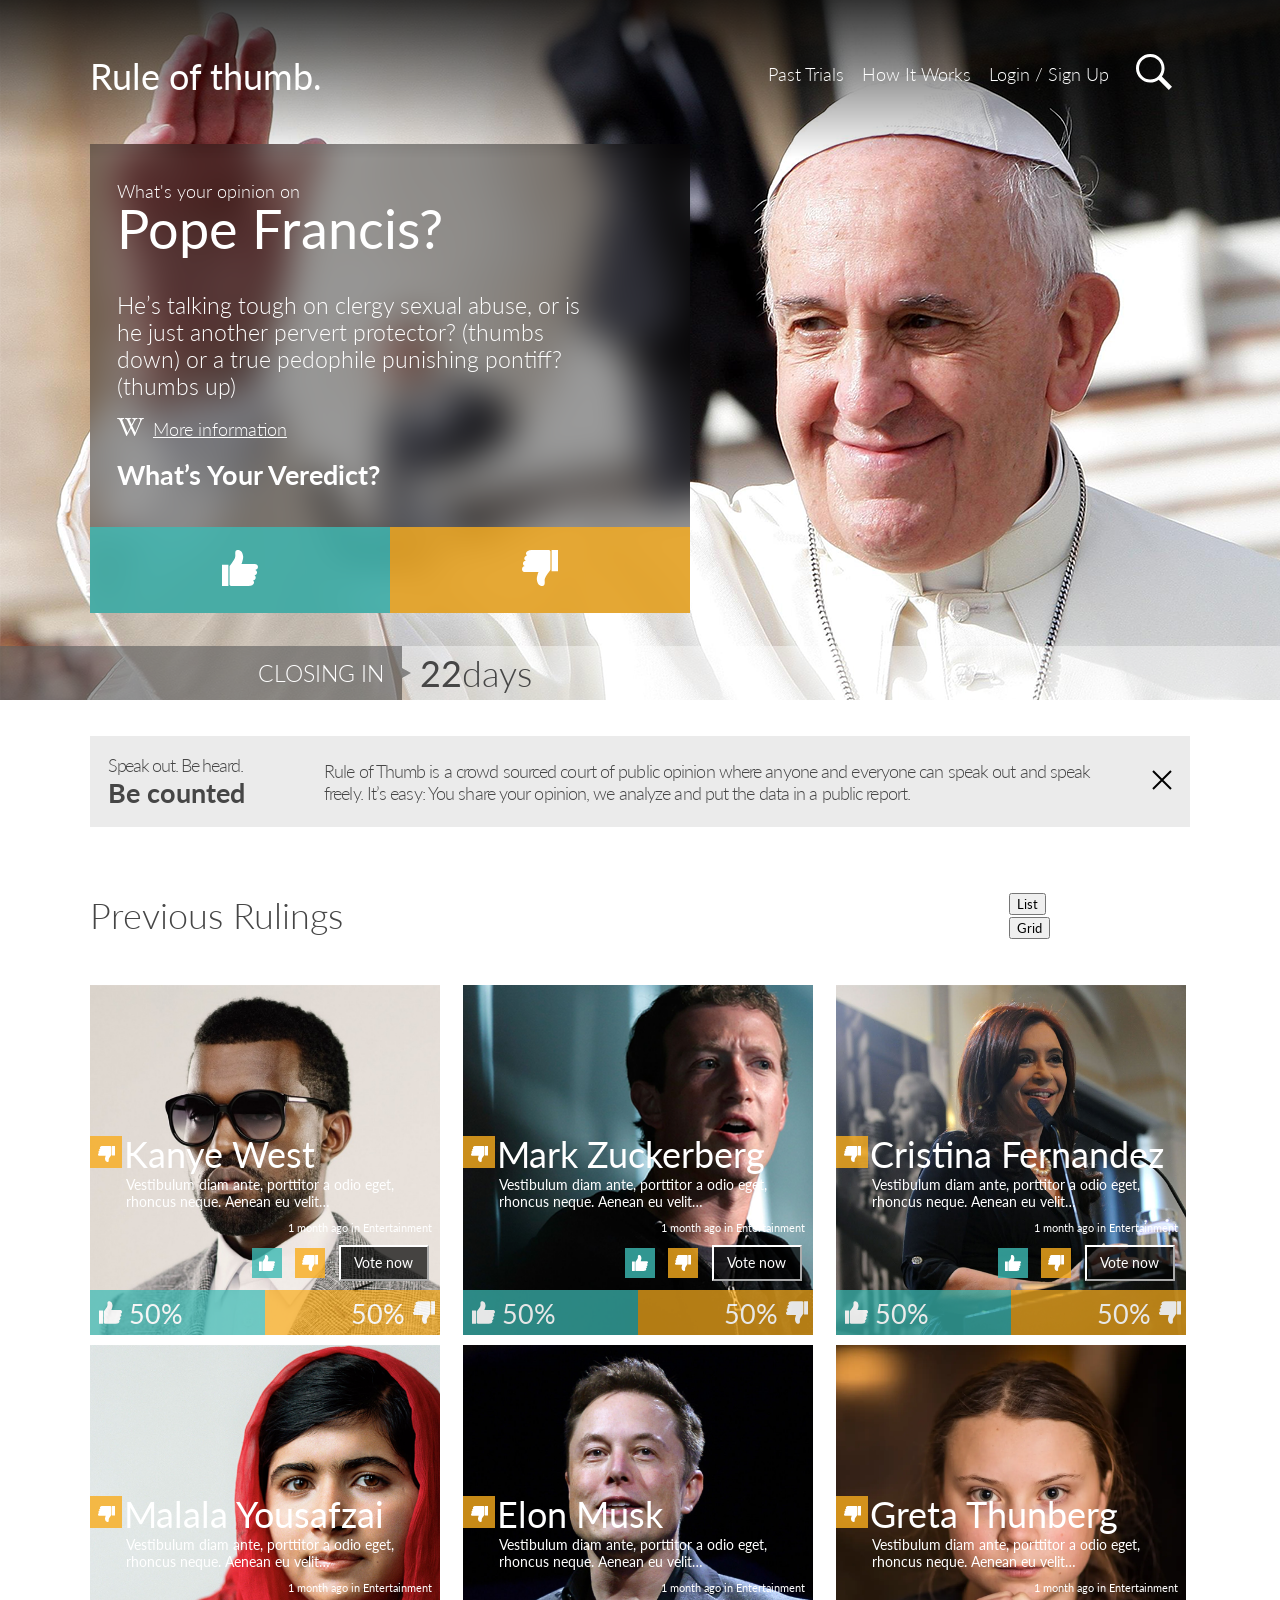
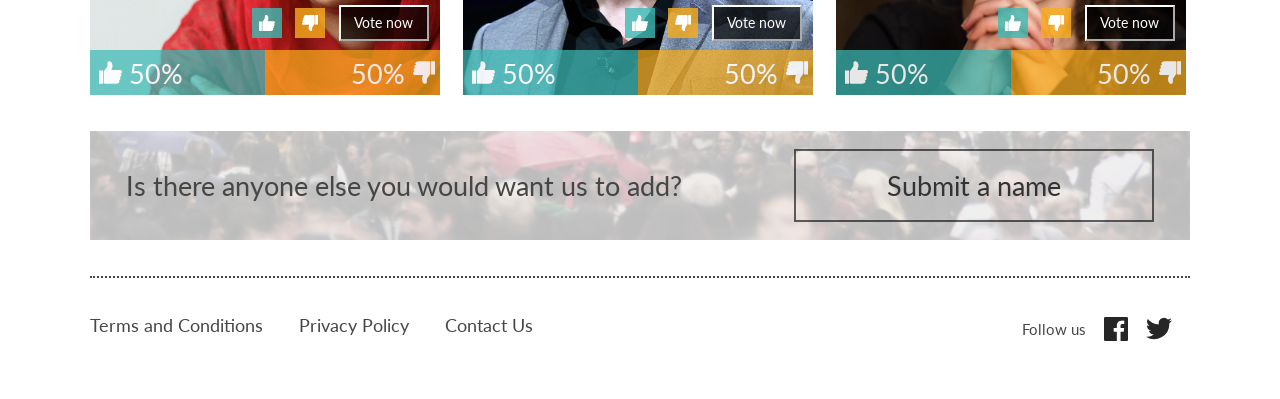
==== index.html @ ed6c1410 "Chore: implemented list and grid view switch with js. Still missing styling in buttons and list view" ====
<!DOCTYPE html>
<html lang="en">
<head>
    <meta charset="UTF-8">
    <meta name="viewport" content="width=device-width, initial-scale=1.0">
    <meta http-equiv="X-UA-Compatible" content="ie=edge">
    <title>Rule of Thumb</title>
    <link href="https://fonts.googleapis.com/css?family=Lato:300,400,700&display=swap" rel="stylesheet">
    <link href="css/main.css" rel="stylesheet">
    <link rel="stylesheet" href="css/mobile.css" media="(max-width: 767px)">
    <link rel="stylesheet" href="css/tablet.css" media="(min-width: 768px)">
    <link rel="stylesheet" href="css/desktop.css" media="(min-width: 1100px)">
    <link rel="stylesheet" href="css/tablet-list-view.css" media="(min-width: 768px)">
    <script src="https://code.jquery.com/jquery-3.2.1.min.js"></script>
</head>
<body>
    <nav class="nav" role="navigation">
        <div class="max-centered">
            <h1 class="nav__logo">Rule of thumb.</h1>
            <button class="nav__hamburger icon-button" alt="Open Menu">
                <svg width="25" height="20" xmlns="http://www.w3.org/2000/svg"><path d="M0 0h25v4H0V0zm0 8h25v4H0V8zm0 8h25v4H0v-4z" fill="#FFF" fill-rule="nonzero"/></svg>
            </button>
            <ul class="nav__links">
                <li>
                    <a href="#">Past Trials</a>
                </li>
                <li>
                    <a href="#">How It Works</a>
                </li>
                <li>
                    <a href="#">Login / Sign Up</a>
                </li>
                <li>
                    <form action="javascript:void(0)">
                        <input class="nav__search-input" aria-label="search" type="text">
                        <button class="nav__search icon-button" alt="Search" type="submit">
                            <img src="assets/img/search.svg" alt="search">
                        </button>
                    </form>
                </li>
            </ul>
        </div>
    </nav>
    <header class="hero">
        <img
        class="hero__background"
        srcset="assets/img/pope-francis.png 750w, assets/img/pope-francis.@2x.png 1440w"
        sizes="(min-width: 750px) 1440px, 100vw"
        src="assets/img/pope-francis.png"
        alt="Pope Francis">
        <div class="max-centered">
            <div class="hero__featured-card">
                <div class="featured-card__glass-background"></div>
                <div class="featured-card__content">
                    <p class="featured-card__hairline">What's your opinion on</p>
                    <h2 class="featured-card__title">Pope Francis?</h2>
                    <p class="featured-card__desc">
                        He’s talking tough on clergy sexual abuse, or is he just another pervert protector? (thumbs down) or a true pedophile punishing pontiff? (thumbs up)
                    </p>
                    <p class="featured-card__more-info">
                        <a href="http://wikipedia.com">
                            <svg class="featured-card__more-info-icon" preserveAspectRatio xmlns="http://www.w3.org/2000/svg" viewBox="0 0 27 18"><path d="M27 .303c0 .1-.032.2-.09.28a.255.255 0 01-.2.125 2.46 2.46 0 00-1.453.602 5.676 5.676 0 00-1.166 1.952l-6.127 14.533c-.04.135-.152.203-.337.203a.374.374 0 01-.337-.203l-3.436-7.564-3.952 7.564a.374.374 0 01-.337.203.34.34 0 01-.349-.203L3.196 3.262a5.052 5.052 0 00-1.19-1.89A3.161 3.161 0 00.267.708.23.23 0 01.086.6.378.378 0 010 .355C0 .118.064 0 .192 0 .73 0 1.29.025 1.876.075c.544.053 1.056.078 1.536.078.49 0 1.067-.026 1.732-.078C5.839.025 6.456 0 6.994 0c.128 0 .192.118.192.355 0 .235-.04.352-.119.352a2.308 2.308 0 00-1.268.43c-.297.22-.47.581-.463.963.015.263.08.521.192.757l4.975 11.826 2.824-5.614-2.631-5.807A7.637 7.637 0 009.53 1.257a2.274 2.274 0 00-1.382-.55A.208.208 0 017.986.6a.4.4 0 01-.078-.245c0-.237.054-.355.168-.355.494-.002.987.023 1.477.075.46.054.92.08 1.382.078.48 0 .988-.026 1.525-.078C13.013.025 13.558 0 14.094 0c.128 0 .192.118.192.355 0 .235-.038.352-.119.352-1.073.078-1.61.399-1.61.963.047.414.174.814.373 1.175l1.74 3.72 1.732-3.403c.209-.37.333-.786.36-1.215 0-.775-.536-1.188-1.61-1.24-.097 0-.144-.117-.144-.352a.44.44 0 01.071-.24c.05-.077.098-.115.145-.115.385 0 .857.025 1.418.075.536.053.978.078 1.322.078a13.6 13.6 0 001.093-.065A16.806 16.806 0 0120.584 0c.095 0 .142.1.142.303 0 .27-.088.405-.263.405-.54.036-1.061.224-1.508.544a6.937 6.937 0 00-1.423 2.01l-2.308 4.492 3.125 6.702 4.614-11.294c.149-.36.23-.745.24-1.137 0-.828-.537-1.267-1.61-1.317-.097 0-.145-.118-.145-.353 0-.237.071-.355.216-.355.392 0 .857.025 1.394.075.496.053.914.078 1.25.078.409-.003.818-.03 1.224-.078.483-.05.915-.075 1.3-.075.111 0 .168.1.168.303z" fill="#FFF" fill-rule="nonzero"/></svg>More information
                        </a>
                    </p>
                    <p class="featured-card__cta">
                        What’s Your Veredict?
                    </p>
                    <div class="featured-card__buttons">
                        <button class="icon-button" aria-label="thumbs up">
                            <img src="assets/img/thumbs-up.svg" alt="thumbs up" />
                        </button>
                        <button class="icon-button" aria-label="thumbs down">
                            <img src="assets/img/thumbs-down.svg" alt="thumbs down" />
                        </button>
                    </div>
                </div>
            </div>
        </div>
        <div class="hero__closing-gauge">
            <div class="closing-gauge__left">
                <span class="closing-gauge__title">closing in</span>
            </div>
            <div class="closing-gauge__right">
                <span class="closing-gauge__number">22</span>
                <span class="closing-gauge__desc">days</span>
            </div>
        </div>
    </header>
    <div class="max-centered">
        <aside class="banner banner-top" role="doc-tip" aria-label="Speak Out">
            <div class="banner__left">
                <span class="banner__hairline">Speak out. Be heard.</span>
                <span class="banner__title">Be counted</span>
            </div>
            <div class="banner__right">
                <p class="banner__text">
                    Rule of Thumb is a crowd sourced court of public opinion where anyone and everyone can speak out and speak freely. It’s easy: You share your opinion, we analyze and put the data in a public report.
                </p>
            </div>
            <button class="icon-button" aria-label="close">
                <svg width="20" height="20" xmlns="http://www.w3.org/2000/svg"><g stroke="#000" stroke-width="2" fill="none" fill-rule="evenodd"><path d="M1 19L19 1M1 1l18 18"/></g></svg>
            </button>
        </aside>

        <main role="main">
            <!-- Start: Implementation -->
            <section class="previous-rulings">
                <!-- Title and custom select menu-->
                <div class="previous-rulings__header">
                    <h2 class="previous-rulings--title">Previous Rulings</h2>
                    <div class="custom-select">
                        <ul>
                            <li >
                                <button class="list-button" onclick="listView()">List</button>
                            </li>
                            <li>
                                <button class="grid-button" onclick="gridView()">Grid</button>
                            </li>
                        </ul>
                    </div>
                </div>
                <!-- Cards container -->
                <div class="grid-view">
                    <section class="previous-rulings-main-container">
                        <!-- Cards -->
                        <!-- Kanye West -->
                        <div id="Kanye" class="previous-rulings__voting-card">
                            <div class="voting-card__background"></div>
                            <!-- text and buttons content -->
                            <div class="voting-card__content">
                                <div class="voting-card__title">
                                    <div class="icon-button" aria-label="thumbs down">
                                        <img src="assets/img/thumbs-down.svg" alt="thumbs down" />
                                    </div>
                                    <div>
                                        <h3>Kanye West</h3>
                                    </div>
                                </div>
                                <p class="voting-card__desc">
                                    Vestibulum diam ante, porttitor a odio eget, rhoncus neque. Aenean eu velit…
                                </p>
                                <p class="voting-card__time-info">
                                    1 month ago in Entertainment
                                </p>
                                <!-- Voting buttons -->
                                <div class="voting-card__buttons">
                                    <button class="icon-button" aria-label="thumbs up">
                                        <img src="assets/img/thumbs-up.svg" alt="thumbs up" />
                                    </button>
                                    <button class="icon-button" aria-label="thumbs down">
                                        <img src="assets/img/thumbs-down.svg" alt="thumbs down" />
                                    </button>
                                    <button class="vote-button" aria-label="Vote now">
                                        Vote now
                                    </button>
                                </div>
                            </div>
                            <!-- Gauge bar -->
                            <div class="gauge-bar">
                                <div class="gauge-bar-left" aria-label="thumbs up">
                                    <img src="assets/img/thumbs-up.svg" alt="thumbs up" />
                                    <h4>50%</h4>
                                </div>
                                <div class="gauge-bar-right" aria-label="thumbs down">
                                    <h4>50%</h4>
                                    <img src="assets/img/thumbs-down.svg" alt="thumbs down" />
                                </div>
                            </div>
                        </div>
                        <!-- Mark Zuckerberg -->
                        <div id="Mark" class="previous-rulings__voting-card">
                        <div class="voting-card__background"></div>
                        <!-- text and buttons content -->
                        <div class="voting-card__content">
                            <div class="voting-card__title">
                                <div class="icon-button" aria-label="thumbs down">
                                    <img src="assets/img/thumbs-down.svg" alt="thumbs down" />
                                    </div>
                                    <div>
                                        <h3>Mark Zuckerberg</h3>
                                    </div>
                                </div>
                                <p class="voting-card__desc">
                                    Vestibulum diam ante, porttitor a odio eget, rhoncus neque. Aenean eu velit…
                                </p>
                                <p class="voting-card__time-info">
                                    1 month ago in Entertainment
                                </p>
                                <!-- Voting buttons -->
                                <div class="voting-card__buttons">
                                    <button class="icon-button" aria-label="thumbs up">
                                        <img src="assets/img/thumbs-up.svg" alt="thumbs up" />
                                    </button>
                                    <button class="icon-button" aria-label="thumbs down">
                                        <img src="assets/img/thumbs-down.svg" alt="thumbs down" />
                                    </button>
                                    <button class="vote-button" aria-label="Vote now">
                                        Vote now
                                    </button>
                                </div>
                            </div>
                            <!-- Gauge bar -->
                            <div class="gauge-bar">
                                <div class="gauge-bar-left" aria-label="thumbs up">
                                    <img src="assets/img/thumbs-up.svg" alt="thumbs up" />
                                    <h4>50%</h4>
                                </div>
                                <div class="gauge-bar-right" aria-label="thumbs down">
                                    <h4>50%</h4>
                                    <img src="assets/img/thumbs-down.svg" alt="thumbs down" />
                                </div>
                            </div>
                        </div>
                        <!-- Cristina Fernandez -->
                        <div id="Cristina" class="previous-rulings__voting-card">
                            <div class="voting-card__background"></div>
                            <!-- text and buttons content -->
                            <div class="voting-card__content">
                                <div class="voting-card__title">
                                    <div class="icon-button" aria-label="thumbs down">
                                        <img src="assets/img/thumbs-down.svg" alt="thumbs down" />
                                    </div>
                                    <div>
                                        <h3>Cristina Fernandez</h3>
                                    </div>
                                </div>
                                <p class="voting-card__desc">
                                    Vestibulum diam ante, porttitor a odio eget, rhoncus neque. Aenean eu velit…
                                </p>
                                <p class="voting-card__time-info">
                                    1 month ago in Entertainment
                                </p>
                                <!-- Voting buttons -->
                                <div class="voting-card__buttons">
                                    <button class="icon-button" aria-label="thumbs up">
                                        <img src="assets/img/thumbs-up.svg" alt="thumbs up" />
                                    </button>
                                    <button class="icon-button" aria-label="thumbs down">
                                        <img src="assets/img/thumbs-down.svg" alt="thumbs down" />
                                    </button>
                                    <button class="vote-button" aria-label="Vote now">
                                        Vote now
                                    </button>
                                </div>
                            </div>
                            <!-- Gauge bar -->
                            <div class="gauge-bar">
                                <div class="gauge-bar-left" aria-label="thumbs up">
                                    <img src="assets/img/thumbs-up.svg" alt="thumbs up" />
                                    <h4>50%</h4>
                                </div>
                                <div class="gauge-bar-right" aria-label="thumbs down">
                                    <h4>50%</h4>
                                    <img src="assets/img/thumbs-down.svg" alt="thumbs down" />
                                </div>
                            </div>
                        </div>
                        <!-- Malala Yousafzai -->
                        <div id="Malala" class="previous-rulings__voting-card">
                            <div class="voting-card__background"></div>
                            <!-- text and buttons content -->
                            <div class="voting-card__content">
                                <div class="voting-card__title">
                                    <div class="icon-button" aria-label="thumbs down">
                                        <img src="assets/img/thumbs-down.svg" alt="thumbs down" />
                                    </div>
                                    <div>
                                        <h3>Malala Yousafzai</h3>
                                    </div>
                                </div>
                                <p class="voting-card__desc">
                                    Vestibulum diam ante, porttitor a odio eget, rhoncus neque. Aenean eu velit…
                                </p>
                                <p class="voting-card__time-info">
                                    1 month ago in Entertainment
                                </p>
                                <!-- Voting buttons -->
                                <div class="voting-card__buttons">
                                    <button class="icon-button" aria-label="thumbs up">
                                        <img src="assets/img/thumbs-up.svg" alt="thumbs up" />
                                    </button>
                                    <button class="icon-button" aria-label="thumbs down">
                                        <img src="assets/img/thumbs-down.svg" alt="thumbs down" />
                                    </button>
                                    <button class="vote-button" aria-label="Vote now">
                                        Vote now
                                    </button>
                                </div>
                            </div>
                            <!-- Gauge bar -->
                            <div class="gauge-bar">
                                <div class="gauge-bar-left" aria-label="thumbs up">
                                    <img src="assets/img/thumbs-up.svg" alt="thumbs up" />
                                    <h4>50%</h4>
                                </div>
                                <div class="gauge-bar-right" aria-label="thumbs down">
                                    <h4>50%</h4>
                                    <img src="assets/img/thumbs-down.svg" alt="thumbs down" />
                                </div>
                            </div>
                        </div>
                        <!-- Elon Musk -->
                        <div id="Elon" class="previous-rulings__voting-card">
                            <div class="voting-card__background"></div>
                            <!-- text and buttons content -->
                            <div class="voting-card__content">
                                <div class="voting-card__title">
                                    <div class="icon-button" aria-label="thumbs down">
                                        <img src="assets/img/thumbs-down.svg" alt="thumbs down" />
                                    </div>
                                    <div>
                                        <h3>Elon Musk</h3>
                                    </div>
                                </div>
                                <p class="voting-card__desc">
                                    Vestibulum diam ante, porttitor a odio eget, rhoncus neque. Aenean eu velit…
                                </p>
                                <p class="voting-card__time-info">
                                    1 month ago in Entertainment
                                </p>
                                <!-- Voting buttons -->
                                <div class="voting-card__buttons">
                                    <button class="icon-button" aria-label="thumbs up">
                                        <img src="assets/img/thumbs-up.svg" alt="thumbs up" />
                                    </button>
                                    <button class="icon-button" aria-label="thumbs down">
                                        <img src="assets/img/thumbs-down.svg" alt="thumbs down" />
                                    </button>
                                    <button class="vote-button" aria-label="Vote now">
                                        Vote now
                                    </button>
                                </div>
                            </div>
                            <!-- Gauge bar -->
                            <div class="gauge-bar">
                                <div class="gauge-bar-left" aria-label="thumbs up">
                                    <img src="assets/img/thumbs-up.svg" alt="thumbs up" />
                                    <h4>50%</h4>
                                </div>
                                <div class="gauge-bar-right" aria-label="thumbs down">
                                    <h4>50%</h4>
                                    <img src="assets/img/thumbs-down.svg" alt="thumbs down" />
                            </div>
                        </div>
                        </div>
                        <!-- Greta Thunberg -->
                        <div id="Greta" class="previous-rulings__voting-card">
                        <div class="voting-card__background"></div>
                            <!-- text and buttons content -->
                            <div class="voting-card__content">
                                <div class="voting-card__title">
                                    <div class="icon-button" aria-label="thumbs down">
                                        <img src="assets/img/thumbs-down.svg" alt="thumbs down" />
                                    </div>
                                    <div>
                                        <h3>Greta Thunberg</h3>
                                    </div>
                                </div>
                                <p class="voting-card__desc">
                                    Vestibulum diam ante, porttitor a odio eget, rhoncus neque. Aenean eu velit…
                                </p>
                                <p class="voting-card__time-info">
                                    1 month ago in Entertainment
                                </p>
                                <!-- Voting buttons -->
                                <div class="voting-card__buttons">
                                    <button class="icon-button" aria-label="thumbs up">
                                        <img src="assets/img/thumbs-up.svg" alt="thumbs up" />
                                    </button>
                                    <button class="icon-button" aria-label="thumbs down">
                                        <img src="assets/img/thumbs-down.svg" alt="thumbs down" />
                                    </button>
                                    <button class="vote-button" aria-label="Vote now">
                                        Vote now
                                    </button>
                                </div>
                            </div>
                            <!-- Gauge bar -->
                            <div class="gauge-bar">
                                <div class="gauge-bar-left" aria-label="thumbs up">
                                    <img src="assets/img/thumbs-up.svg" alt="thumbs up" />
                                    <h4>50%</h4>
                                </div>
                                <div class="gauge-bar-right" aria-label="thumbs down">
                                    <h4>50%</h4>
                                    <img src="assets/img/thumbs-down.svg" alt="thumbs down" />
                                </div>
                            </div>
                        </div>
                    </section>
                </div>
                <div class="list-view">
                    <section class="previous-rulings-main-container">
                        <!-- Cards -->
                        <!-- Kanye West -->
                        <div id="Kanye_list" class="previous-rulings__voting-card">
                            <div class="voting-card__background"></div>
                            <!-- text and buttons content -->
                            <div class="voting-card__content">
                                <div class="icon-button" aria-label="thumbs down">
                                    <img src="assets/img/thumbs-down.svg" alt="thumbs down" />
                                </div>
                                <div class="voting-card__title">
                                    <h3>Kanye West</h3>
                                    <p class="voting-card__desc">
                                        Vestibulum diam ante, porttitor a odio eget, rhoncus neque. Aenean eu velit…
                                    </p>
                                </div>
                                <!-- Voting buttons -->
                                <div class="voting-card__buttons">
                                    <p class="voting-card__time-info">
                                        1 month ago in Entertainment
                                    </p>
                                    <button class="icon-button" aria-label="thumbs up">
                                        <img src="assets/img/thumbs-up.svg" alt="thumbs up" />
                                    </button>
                                    <button class="icon-button" aria-label="thumbs down">
                                        <img src="assets/img/thumbs-down.svg" alt="thumbs down" />
                                    </button>
                                    <button class="vote-button" aria-label="Vote now">
                                        Vote now
                                    </button>
                                </div>
                            </div>
                            <!-- Gauge bar -->
                            <div class="gauge-bar">
                                <div class="gauge-bar-left" aria-label="thumbs up">
                                    <img src="assets/img/thumbs-up.svg" alt="thumbs up" />
                                    <h4>50%</h4>
                                </div>
                                <div class="gauge-bar-right" aria-label="thumbs down">
                                    <h4>50%</h4>
                                    <img src="assets/img/thumbs-down.svg" alt="thumbs down" />
                                </div>
                            </div>
                        </div>
                        <!-- Mark Zuckerberg -->
                        <div id="Mark_list" class="previous-rulings__voting-card">
                            <div class="voting-card__background"></div>
                            <!-- text and buttons content -->
                            <div class="voting-card__content">
                                <div class="icon-button" aria-label="thumbs down">
                                    <img src="assets/img/thumbs-down.svg" alt="thumbs down" />
                                </div>
                                <div class="voting-card__title">
                                    <div>
                                        <h3>Mark Zuckerberg</h3>
                                    </div>
                                </div>
                                <p class="voting-card__desc">
                                    Vestibulum diam ante, porttitor a odio eget, rhoncus neque. Aenean eu velit…
                                </p>
                                <p class="voting-card__time-info">
                                    1 month ago in Entertainment
                                </p>
                                <!-- Voting buttons -->
                                <div class="voting-card__buttons">
                                    <button class="icon-button" aria-label="thumbs up">
                                        <img src="assets/img/thumbs-up.svg" alt="thumbs up" />
                                    </button>
                                    <button class="icon-button" aria-label="thumbs down">
                                        <img src="assets/img/thumbs-down.svg" alt="thumbs down" />
                                    </button>
                                    <button class="vote-button" aria-label="Vote now">
                                        Vote now
                                    </button>
                                </div>
                            </div>
                            <!-- Gauge bar -->
                            <div class="gauge-bar">
                                <div class="gauge-bar-left" aria-label="thumbs up">
                                    <img src="assets/img/thumbs-up.svg" alt="thumbs up" />
                                    <h4>50%</h4>
                                </div>
                                <div class="gauge-bar-right" aria-label="thumbs down">
                                    <h4>50%</h4>
                                    <img src="assets/img/thumbs-down.svg" alt="thumbs down" />
                                </div>
                            </div>
                        </div>
                        <!-- Cristina Fernandez -->
                        <div id="Cristina_list" class="previous-rulings__voting-card">
                            <div class="voting-card__background"></div>
                            <!-- text and buttons content -->
                            <div class="voting-card__content">
                                <div class="icon-button" aria-label="thumbs down">
                                    <img src="assets/img/thumbs-down.svg" alt="thumbs down" />
                                </div>
                                <div class="voting-card__title">
                                    <div>
                                        <h3>Cristina Fernandez</h3>
                                    </div>
                                </div>
                                <p class="voting-card__desc">
                                    Vestibulum diam ante, porttitor a odio eget, rhoncus neque. Aenean eu velit…
                                </p>
                                <p class="voting-card__time-info">
                                    1 month ago in Entertainment
                                </p>
                                <!-- Voting buttons -->
                                <div class="voting-card__buttons">
                                    <button class="icon-button" aria-label="thumbs up">
                                        <img src="assets/img/thumbs-up.svg" alt="thumbs up" />
                                    </button>
                                    <button class="icon-button" aria-label="thumbs down">
                                        <img src="assets/img/thumbs-down.svg" alt="thumbs down" />
                                    </button>
                                    <button class="vote-button" aria-label="Vote now">
                                        Vote now
                                    </button>
                                </div>
                            </div>
                            <!-- Gauge bar -->
                            <div class="gauge-bar">
                                <div class="gauge-bar-left" aria-label="thumbs up">
                                    <img src="assets/img/thumbs-up.svg" alt="thumbs up" />
                                    <h4>50%</h4>
                                </div>
                                <div class="gauge-bar-right" aria-label="thumbs down">
                                    <h4>50%</h4>
                                    <img src="assets/img/thumbs-down.svg" alt="thumbs down" />
                                </div>
                            </div>
                        </div>
                        <!-- Malala Yousafzai -->
                        <div id="Malala_list" class="previous-rulings__voting-card">
                            <div class="voting-card__background"></div>
                            <!-- text and buttons content -->
                            <div class="voting-card__content">
                                <div class="icon-button" aria-label="thumbs down">
                                    <img src="assets/img/thumbs-down.svg" alt="thumbs down" />
                                </div>
                                <div class="voting-card__title">
                                    <div>
                                        <h3>Malala Yousafzai</h3>
                                    </div>
                                </div>
                                <p class="voting-card__desc">
                                    Vestibulum diam ante, porttitor a odio eget, rhoncus neque. Aenean eu velit…
                                </p>
                                <p class="voting-card__time-info">
                                    1 month ago in Entertainment
                                </p>
                                <!-- Voting buttons -->
                                <div class="voting-card__buttons">
                                    <button class="icon-button" aria-label="thumbs up">
                                        <img src="assets/img/thumbs-up.svg" alt="thumbs up" />
                                    </button>
                                    <button class="icon-button" aria-label="thumbs down">
                                        <img src="assets/img/thumbs-down.svg" alt="thumbs down" />
                                    </button>
                                    <button class="vote-button" aria-label="Vote now">
                                        Vote now
                                    </button>
                                </div>
                            </div>
                            <!-- Gauge bar -->
                            <div class="gauge-bar">
                                <div class="gauge-bar-left" aria-label="thumbs up">
                                    <img src="assets/img/thumbs-up.svg" alt="thumbs up" />
                                    <h4>50%</h4>
                                </div>
                                <div class="gauge-bar-right" aria-label="thumbs down">
                                    <h4>50%</h4>
                                    <img src="assets/img/thumbs-down.svg" alt="thumbs down" />
                                </div>
                            </div>
                        </div>
                        <!-- Elon Musk -->
                        <div id="Elon_list" class="previous-rulings__voting-card">
                            <div class="voting-card__background"></div>
                            <!-- text and buttons content -->
                            <div class="voting-card__content">
                                <div class="icon-button" aria-label="thumbs down">
                                    <img src="assets/img/thumbs-down.svg" alt="thumbs down" />
                                </div>
                                <div class="voting-card__title">
                                    <div>
                                        <h3>Elon Musk</h3>
                                    </div>
                                </div>
                                <p class="voting-card__desc">
                                    Vestibulum diam ante, porttitor a odio eget, rhoncus neque. Aenean eu velit…
                                </p>
                                <p class="voting-card__time-info">
                                    1 month ago in Entertainment
                                </p>
                                <!-- Voting buttons -->
                                <div class="voting-card__buttons">
                                    <button class="icon-button" aria-label="thumbs up">
                                        <img src="assets/img/thumbs-up.svg" alt="thumbs up" />
                                    </button>
                                    <button class="icon-button" aria-label="thumbs down">
                                        <img src="assets/img/thumbs-down.svg" alt="thumbs down" />
                                    </button>
                                    <button class="vote-button" aria-label="Vote now">
                                        Vote now
                                    </button>
                                </div>
                            </div>
                            <!-- Gauge bar -->
                            <div class="gauge-bar">
                                <div class="gauge-bar-left" aria-label="thumbs up">
                                    <img src="assets/img/thumbs-up.svg" alt="thumbs up" />
                                    <h4>50%</h4>
                                </div>
                                <div class="gauge-bar-right" aria-label="thumbs down">
                                    <h4>50%</h4>
                                    <img src="assets/img/thumbs-down.svg" alt="thumbs down" />
                                </div>
                            </div>
                        </div>
                        <!-- Greta Thunberg -->
                        <div id="Greta_list" class="previous-rulings__voting-card">
                            <div class="voting-card__background"></div>
                            <!-- text and buttons content -->
                            <div class="voting-card__content">
                                <div class="icon-button" aria-label="thumbs down">
                                    <img src="assets/img/thumbs-down.svg" alt="thumbs down" />
                                </div>
                                <div class="voting-card__title">
                                    <div>
                                        <h3>Greta Thunberg</h3>
                                    </div>
                                </div>
                                <p class="voting-card__desc">
                                    Vestibulum diam ante, porttitor a odio eget, rhoncus neque. Aenean eu velit…
                                </p>
                                <p class="voting-card__time-info">
                                    1 month ago in Entertainment
                                </p>
                                <!-- Voting buttons -->
                                <div class="voting-card__buttons">
                                    <button class="icon-button" aria-label="thumbs up">
                                        <img src="assets/img/thumbs-up.svg" alt="thumbs up" />
                                    </button>
                                    <button class="icon-button" aria-label="thumbs down">
                                        <img src="assets/img/thumbs-down.svg" alt="thumbs down" />
                                    </button>
                                    <button class="vote-button" aria-label="Vote now">
                                        Vote now
                                    </button>
                                </div>
                            </div>
                            <!-- Gauge bar -->
                            <div class="gauge-bar">
                                <div class="gauge-bar-left" aria-label="thumbs up">
                                    <img src="assets/img/thumbs-up.svg" alt="thumbs up" />
                                    <h4>50%</h4>
                                </div>
                                <div class="gauge-bar-right" aria-label="thumbs down">
                                    <h4>50%</h4>
                                    <img src="assets/img/thumbs-down.svg" alt="thumbs down" />
                                </div>
                            </div>
                        </div>
                    </section>
                </div>
            </section>
            <!-- End: Implementation -->
        </main>
        <aside class="banner banner-bottom" role="doc-tip" aria-label="Submit a name">
            <img
            srcset="assets/img/bg-people.png 750w, assets/img/bg-people.@2x.png 1440w"
            sizes="(min-width: 750px) 1440px, 100vw"
                class="banner__background" src="assets/img/bg-people.png"
                alt=""
                role="none">
                <div class="banner__left">
                    <h2 class="banner__heading">Is there anyone else you would want us to add?</h2>
                </div>
                <div class="banner__right">
                    <button class="banner__cta">
                        Submit a name
                    </button>
                </div>
            </aside>
            <hr role="separator">
            <footer class="footer">
                <div class="footer__links">
                    <ul>
                        <li>
                            <a href="#">Terms and Conditions</a>
                        </li>
                        <li>
                            <a href="#">Privacy Policy</a>
                        </li>
                        <li>
                            <a href="#">Contact Us</a>
                        </li>
                    </ul>
                </div>
                <div class="footer__social">
                    <span>Follow us</span>
                    <ul>
                        <li>
                            <a href="#">
                                <svg width="24" height="24" xmlns="http://www.w3.org/2000/svg"><path d="M24 1.325v21.35c0 .732-.593 1.325-1.325 1.325H16.56v-9.294h3.12l.467-3.622H16.56V8.771c0-1.048.292-1.763 1.796-1.763h1.918v-3.24a25.663 25.663 0 00-2.795-.143c-2.766 0-4.659 1.688-4.659 4.788v2.671H9.691v3.622h3.128V24H1.325A1.325 1.325 0 010 22.676V1.325A1.325 1.325 0 011.325 0h21.35A1.325 1.325 0 0124 1.325z" fill="#262626" fill-rule="nonzero"/></svg>
                            </a>
                        </li>
                        <li>
                            <a href="#">
                                <svg width="26" height="23" xmlns="http://www.w3.org/2000/svg"><path d="M23.329 6.204c.01.23.01.458.01.687A15.182 15.182 0 01-.008 19.688c.421.05.845.075 1.27.073a10.7 10.7 0 006.627-2.289 5.335 5.335 0 01-4.984-3.704c.798.151 1.62.12 2.404-.094a5.346 5.346 0 01-4.276-5.233v-.073a5.396 5.396 0 002.413.666 5.357 5.357 0 01-1.654-7.127A15.15 15.15 0 0012.79 7.484a5.898 5.898 0 01-.135-1.217 5.336 5.336 0 019.228-3.652 10.612 10.612 0 003.392-1.29 5.368 5.368 0 01-2.351 2.955 10.811 10.811 0 003.07-.843 10.868 10.868 0 01-2.664 2.767z" fill="#262626" fill-rule="nonzero"/></svg>
                            </a>
                        </li>
                    </ul>
                </div>
            </footer>
        </div>
        <script type="text/javascript" src="/js/main.js"></script>
    </body>
</html>
---- css/main.css ----
:root {
    --color-green-positive: 60, 187, 180;
    --color-yellow-negative: 249, 173, 29;
    --color-dark-background: rgba(0, 0, 0, .4);
    --color-darker-background: rgba(0, 0, 0, .6);
    --color-darker-gray: rgba(51, 51, 51, 1);
    --color-dark-gray: rgba(70, 70, 70, 1);
    --color-light-gray: rgba(235, 235, 235, 1);
    --color-light-background: rgba(255, 255, 255, .4);
    --color-lighter-background: rgba(255, 255, 255, .8);
    --color-white: rgba(255, 255, 255, 1);
}

html, body {
    width: 100%;
    margin: 0;
    background-color: var(--color-white);
    font-family: 'Lato', sans-serif;
    font-size: 12px;
    font-weight: 400;
}

body {
    position: relative;
}

a, a:visited {
    color: var(--color-white);
}

button {
    font-family: 'Lato', sans-serif;
}

ul {
    padding: 0;
    margin: 0;
    list-style: none;
}

hr[role="separator"] {
    border: 0 none;
    border-bottom: 2px dotted var(--color-dark-gray);
    margin: 1.5rem 1rem;
}

.nav {
    position: fixed;
    z-index: 2;
    top: 0;
    display: flex;
    width: calc(100vw - 2rem);
    min-height: 10rem;
    justify-content: space-between;
    padding: 0 1rem;
    background: linear-gradient(
        to bottom,
        rgba(0, 0, 0, .8) 0%,
        rgba(0, 0, 0, 0) 80%
    );
}

.icon-button {
    padding: 0;
    border: 0;
    background-color: transparent;
}

.icon-button[aria-label="thumbs up"] {
    background-color: rgba(var(--color-green-positive), .8);
}

.icon-button[aria-label="thumbs up"]:hover {
    background-color: rgba(var(--color-green-positive), 1);
}

.icon-button[aria-label="thumbs down"] {
    background-color: rgba(var(--color-yellow-negative), .8);
}

.icon-button[aria-label="thumbs down"]:hover {
    background-color: rgba(var(--color-yellow-negative), 1);
}

.icon-button > img {
    width: 100%;
    height: 100%;
}

.nav__logo {
    margin: 2.5rem 0 0;
    color: var(--color-white);
    font-size: 2rem;
    font-weight: 400;
    line-height: 2.5rem;
}

.nav__hamburger {
    position: relative;
    top: 2rem;
    right: 1rem;
    width: 25px;
    height: 20px;
}

.nav__links {
    position: fixed;
    top: 0;
    right: 0;
    left: 0;
    display: flex;
    width: 100vw;
    height: calc(100vh - 4rem);
    flex-direction: column;
    padding: 4rem 0 2rem;
    background-color: var(--color-darker-background);
    transform: translateX(100vw);
}

.nav__links li {
    width: 100%;
    margin: 3rem 0;
    font-size: 2rem;
    text-align: center;
}

.nav__links a {
    color: var(--color-white);
    text-decoration: none;
}

.nav__hamburger:focus + .nav__links,
.nav__links:focus-within {
    transform: translateX(0);
}

.nav__links li:last-child {
    order: -1;
}

.nav__search {
    width: 24px;
    height: 24px;
    margin-left: .5rem;
}

.nav__search-input {
    width: 25vw;
    border: 0;
    border-bottom: 2px solid var(--color-white);
    background-color: transparent;
    border-radius: 0;
    color: var(--color-white);
    font-family: 'Lato', sans-serif;
    font-size: 1.5rem;
    transition: width .2s ease-in;
}

.nav__search-input:focus {
    width: 60vw;
    outline: 0 none;
}

.hero {
    position: relative;
    overflow: hidden;
    height: 80vw;
    min-height: 35rem;
    max-height: 38rem;
    margin-bottom: 2rem;
}

.hero__background {
    position: absolute;
    left: -35vw;
    width: 160vw;
    height: 100%;
    object-fit: cover;
}

.hero__featured-card {
    position: relative;
    top: 5.5rem;
    left: 1rem;
    overflow: hidden;
    width: 55vw;
    max-height: 25rem;
}

.hero__closing-gauge {
    position: absolute;
    bottom: 0;
    display: flex;
    width: 100%;
    height: 3rem;
    background-color: var(--color-light-background);
}

.featured-card__glass-background {
    position: absolute;
    top: -20%;
    left: -20%;
    width: 140%;
    height: 140%;
    background:
        center no-repeat linear-gradient(
            var(--color-dark-background),
            var(--color-dark-background)
        ),
        -25vw 0/160vw no-repeat url('../assets/img/pope-francis.png');
    filter: blur(1rem);
}

.featured-card__content {
    position: relative;
    padding: 1rem;
    color: var(--color-white);
}

.featured-card__hairline {
    margin: 0;
    font-weight: 300;
    white-space: nowrap;
}

.featured-card__title {
    margin: 0;
    font-size: 3rem;
    font-weight: 400;
    line-height: 1;
}

.featured-card__desc {
    display: -webkit-box;
    overflow: hidden;
    max-height: 10.5rem;
    margin: 1rem 0;
    -webkit-box-orient: vertical;
    font-size: 1.25rem;
    font-weight: 300;
    -webkit-line-clamp: 6;
    text-overflow: ellipsis;
}

.featured-card__cta {
    font-weight: 700;
}

.featured-card__buttons {
    display: flex;
    justify-content: space-between;
    margin: 0 -1rem -1rem;
}

.featured-card__buttons > .icon-button {
    width: 50%;
    height: 2.75rem;
}

.featured-card__buttons > .icon-button > img {
    max-width: 1.25rem;
}

.closing-gauge__left {
    position: relative;
    display: flex;
    width: 30%;
    align-items: center;
    justify-content: flex-end;
    padding: 0 .25rem 0 0;
    background-color: var(--color-dark-background);
    color: var(--color-white);
    font-weight: 300;
    text-transform: uppercase;
}

.closing-gauge__left:after {
    position: absolute;
    right: -.5rem;
    display: block;
    width: 0;
    height: 0;
    border-top: 0.25rem solid transparent;
    border-bottom: 0.25rem solid transparent;
    border-left: 0.5rem solid var(--color-dark-background);
    content: ' ';
}

.closing-gauge__right {
    display: flex;
    align-items: center;
    justify-content: flex-end;
    padding: 0 0 0 .75rem;
}

.closing-gauge__number {
    color: var(--color-dark-gray);
    font-size: 1.5rem;
    font-weight: 400;
}

.closing-gauge__desc {
    color: var(--color-dark-gray);
    font-size: 1.5rem;
    font-weight: 300;
}

.banner {
    position: relative;
    display: flex;
    overflow: hidden;
    align-items: center;
    justify-content: space-between;
    padding: 1rem;
    margin: 1rem;
    background-color: var(--color-light-gray);
}

.banner__background {
    position: absolute;
    top: 0;
    left: 0;
    width: 100%;
    object-fit: cover;
    opacity: .2;
    pointer-events: none;
}

.banner-top .banner__left {
    flex-basis: 40%;
    padding-right: 1rem;
}

.banner-top .banner__left > .banner__hairline {
    color: var(--color-dark-gray);
    font-size: 1.25rem;
    font-weight: 300;
    letter-spacing: -.07rem;
}

.banner-top .banner__left > .banner__title {
    display: block;
    color: var(--color-dark-gray);
    font-size: 2rem;
    font-weight: 700;
    letter-spacing: -.05rem;
}

.banner-top .banner__right {
    flex-basis: 60%;
}

.banner-top .banner__text {
    margin: 0;
    color: var(--color-dark-gray);
    font-size: 1.25rem;
    font-weight: 300;
    letter-spacing: -.05rem;
}

.banner-bottom {
    flex-direction: column;
    padding: 1rem 3rem;
    margin-top: 2rem;
}

.banner-bottom .banner__heading {
    position: relative;
    margin: 0 0 1rem;
    color: var(--color-dark-gray);
    font-size: 2rem;
    font-weight: 400;
    text-align: center;
}

.banner-bottom .banner__right {
    width: 100%;
}

.banner-bottom .banner__cta {
    position: relative;
    display: block;
    width: 100%;
    padding: 1rem 0;
    border: 2px solid var(--color-darker-background);
    background: transparent;
    color: var(--color-darker-gray);
    font-size: 1.5rem;
}

.footer {
    display: flex;
    align-items: flex-end;
    justify-content: space-between;
    margin: 0 1rem 3rem;
}

.footer__links li {
    padding: .5rem 0;
    font-size: 1.25rem;
}

.footer__links li a {
    color: var(--color-dark-gray);
    text-decoration: none;
}

.footer__links li a:hover {
    color: var(--color-darker-gray);
    text-decoration: underline;
}

.footer__social > span {
    color: var(--color-darker-gray);
    font-size: 1.25rem;
    text-align: right;
}

.footer__social > ul {
    display: flex;
    margin-top: 1rem;
}

.footer__social > ul > li {
    margin-right: 1rem;
}

.featured-card__more-info {
    display: none;
}

.featured-card__more-info-icon {
    width: 1.5rem;
    height: 1rem;
    margin-right: .5rem;
}

.banner-top .icon-button {
    display: none;
}

.max-centered {
    display: contents;
}

@media all and (min-width: 500px) {
    .banner-top .banner__left {
        flex-basis: 30%;
    }

    .banner-top .banner__right {
        flex-basis: 70%;
    }
}

@media all and (min-width: 768px) {
    html, body {
        font-size: 14px;
    }


    .hero {
        max-height: 38rem;
    }

    .hero__background {
        top: -6.5rem;
        left: 0;
        width: 110vw;
        height: auto;
    }

    .featured-card__glass-background {
        background:
            center no-repeat linear-gradient(var(--color-dark-background), var(--color-dark-background)),
            7vw -6.5rem/115vw auto no-repeat url(../assets/img/pope-francis.png);
    }

    .featured-card__content {
        padding: 2rem 1.5rem;
    }

    .featured-card__more-info {
        display: inline-block;
        margin: 0;
        font-weight: 300;
    }

    .featured-card__buttons {
        margin: 0 -1.5rem -2rem;
    }

    .banner-top .banner__left {
        flex-basis: 20%;
    }

    .banner-top .banner__right {
        flex-basis: 80%;
    }

    .banner-bottom {
        flex-direction: row;
        justify-content: space-between;
        padding: 1rem 2rem;
    }

    .banner-bottom .banner__background {
        top: -230%;
    }

    .banner-bottom .banner__right {
        width: auto;
    }

    .banner-bottom .banner__heading {
        margin-bottom: 0;
        font-size: 1.5rem;
    }

    .banner-bottom .banner__cta {
        width: 16rem;
    }

    .footer {
        align-items: flex-start;
    }

    .footer__links ul,
    .footer__social {
        display: flex;
    }

    .footer__links ul li {
        padding: 0;
        margin-right: 2rem;
        font-size: 1rem;
    }

    .footer__social {
        align-items: center;
    }

    .footer__social span {
        margin-right: 1rem;
        color: var(--color-dark-gray);
        font-size: 0.833rem;
    }

    .footer__social > ul {
        margin-top: 3px;
    }
}

@media all and (min-width: 1100px) {
    html, body {
        font-size: 18px;
    }

    .max-centered {
        position: relative;
        display: block;
        width: 100vw;
        max-width: 1100px;
        margin-right: auto;
        margin-left: auto;
    }

    .max-centered > *,
    .max-centered > hr[role="separator"] {
        margin-right: 0;
        margin-left: 0;
    }

    .max-centered main {
        padding: 0;
    }

    .nav {
        min-height: 22vh;
    }

    .nav__logo {
        margin-top: 3rem;
    }

    .nav__hamburger {
        display: none;
    }

    .nav__links {
        position: absolute;
        top: 3rem;
        right: 0;
        left: auto;
        width: 40vw;
        height: auto;
        flex-direction: row;
        align-items: center;
        justify-content: flex-end;
        padding: 0;
        background-color: transparent;
        transform: translateX(0);
    }

    .nav__links li {
        width: fit-content;
        margin: 0 1rem 0 0;
        font-size: 1rem;
        font-weight: 300;
        text-align: right;
    }

    .nav__links li:last-child {
        order: 0;
    }

    .nav__search {
        width: 2rem;
        height: 2rem;
    }

    .nav__search-input {
        display: none;
    }

    .hero {
        min-height: 700px;
    }

    .hero__background {
        top: -2.5rem;
        left: 0;
        width: 100vw;
        height: auto;
    }

    .hero__featured-card {
        left: 0;
        width: 50%;
        min-width: 600px;
        max-height: unset;
        margin-top: 2.5rem;
    }

    .featured-card__glass-background {
        background:
            center no-repeat linear-gradient(var(--color-dark-background), var(--color-dark-background)),
            calc(-50vw + 650px) -6rem/105vw auto no-repeat url(../assets/img/pope-francis.png);
    }

    .featured-card__content {
        padding: 2rem 1.5rem;
    }

    .featured-card__desc {
        max-width: 85%;
        margin: 2rem 0 1rem;
    }

    .featured-card__cta {
        margin: 1rem 0 2rem;
        font-size: 1.5rem;
    }

    .featured-card__buttons {
        margin: 0 -1.5rem -2rem;
        display: flex;
    }

    .featured-card__buttons > .icon-button {
        height: auto;
    }

    .featured-card__buttons > .icon-button > img {
        max-width: 2rem;
        height: 2rem;
        margin: 1.3rem 0;
    }

    .closing-gauge__left {
        padding-right: 1rem;
    }

    .closing-gauge__right {
        padding-left: 1rem;
    }

    .closing-gauge__title {
        font-size: 1.25rem;
    }

    .closing-gauge__number,
    .closing-gauge__desc {
        font-size: 2rem;
    }

    .closing-gauge__left:after {
        border-top-width: 0.33rem;
        border-bottom-width: 0.33rem;
    }

    .banner-top .banner__text,
    .banner-top .banner__left > .banner__hairline {
        font-size: 1rem;
    }

    .banner-top .banner__left > .banner__title {
        font-size: 1.5rem;
        letter-spacing: 0;
    }

    .banner-top .icon-button {
        display: block;
        margin-left: 2rem;
    }

    .banner-bottom .banner__cta {
        width: 20rem;
    }

    main h2 {
        font-size: 2.5rem;
    }

    hr[role="separator"] {
        margin: 2rem 0;
    }
}
---- css/mobile.css ----
/* VOTING CARDS SECTION */

main[role="main"] {
    padding: 0 0rem;
    margin-top: 2rem;
    margin-bottom: 2rem;
}

main h2,
main h3,
main h4 {
    color: var(--color-dark-gray);
    font-weight: 300;
}

main h2 {
    padding-left: 1rem;
    font-size: 2rem;
}

main h3 {
    margin: 0;
    font-size: 2.75rem;
    font-weight: 400;
    color: var(--color-white);
}

.custom-select {
    display: none;
}

.previous-rulings-main-container {
    width: 100%;
    min-width: 320px;
    margin-top: 1rem;
    display: flex;
    padding-left: 1rem;
    gap: 10px;
    overflow-x: scroll;
    overscroll-behavior-x: contain;
    scroll-snap-type: x proximity;
}

#Kanye {
    position: relative;
    scroll-snap-align: center;
    width: 70%;
    min-width: 320px;
    max-width: 100px;
    height: 300px;
    padding: 0;
    background:
        1vw 0/85vw no-repeat url('../assets/img/kanye@2x.png');
    background-position: center;
    background-position-y: 0%;
}

#Mark {
    position: relative;
    scroll-snap-align: center;
    width: 70%;
    min-width: 320px;
    max-width: 100px;
    height: 300px;
    padding: 0;
    background:
        1vw 0/85vw no-repeat url('../assets/img/mark@2x.png');
    background-position: center;
    background-position-y: 0%;
}

#Cristina {
    position: relative;
    scroll-snap-align: center;
    width: 70%;
    min-width: 320px;
    max-width: 100px;
    height: 300px;
    padding: 0;
    background:
        1vw 0/85vw no-repeat url('../assets/img/cristina@2x.png');
    background-position: center;
    background-position-y: 0%;
}

#Malala {
    position: relative;
    scroll-snap-align: center;
    width: 70%;
    min-width: 320px;
    max-width: 100px;
    height: 300px;
    padding: 0;
    background:
        1vw 0/85vw no-repeat url('../assets/img/malala@2x.png');
    background-position: center;
    background-position-y: 0%;
}

#Elon {
    position: relative;
    scroll-snap-align: center;
    width: 70%;
    min-width: 320px;
    max-width: 100px;
    height: 300px;
    padding: 0;
    background:
        1vw 0/85vw no-repeat url('../assets/img/elon@2x.png');
    background-position: center;
    background-position-y: 0%;
}

#Greta {
    position: relative;
    scroll-snap-align: center;
    width: 70%;
    min-width: 320px;
    max-width: 100px;
    height: 300px;
    padding: 0;
    background:
        1vw 0/85vw no-repeat url('../assets/img/greta@2x.png');
    background-position: center;
    background-position-y: 0%;
}

.voting-card__content {
    padding-top: 8.2rem;
}
.voting-card__title {
    display: flex;|
}

.voting-card__title > .icon-button {
    width: 10%;
    height: 2.75rem;
    margin-top: 0.2rem;
    margin-left: 0.05rem;
}

.voting-card__title > .icon-button > img {
    width: 1.5rem;
    margin-top: 0.1rem;
    margin-left: 0.5rem;
    margin-right: 0.5rem;
}

.voting-card__desc {
    display: -webkit-box;
    overflow: hidden;
    max-height: 10.5rem;
    margin: 1rem 0;
    -webkit-box-orient: vertical;
    font-size: 1.11rem;
    font-weight: 400;
    -webkit-line-clamp: 6;
    text-overflow: ellipsis;
    color: var(--color-white);
    margin-left: 3rem;
}

.voting-card__time-info {
    margin-left: 11rem;
    color: var(--color-white);
    font-weight: 400;
}

.voting-card__buttons {
    display: flex;
    margin: 0.5rem -8rem 0.5rem;
    padding-left: 17rem;
    align-items: center;
}

.voting-card__buttons > .icon-button {
    width: 11%;
    height: 2.75rem;
    margin-right: 0.75rem;
}

.voting-card__buttons > .icon-button > img {
    max-width: 1.5rem;
}

.vote-button {
    background-color: rgba(0,0,0,0.7);
    color: var(--color-white);
    border-color: var(--color-white);
    width: 8rem;
    height: 3.5rem;
    font-size: 1.3rem;
    text-align: center;
    vertical-align: middle;
    padding: 0;
}

.gauge-bar {
    display: flex;
    margin: auto;
    margin-left: 0.10rem;
    opacity: 0.9;
}

.gauge-bar-left {
    width: 50%;
    height: 2.6rem;
    display: flex;
}

.gauge-bar-left img {
    max-width: 1.25rem;
    margin: 0.5rem 0rem 0.5rem 0.5rem;
}

.gauge-bar-left h4 {
    margin: 0.4rem;
    color: var(--color-white);
    font-size: 1.5rem;
    text-align: center;
    vertical-align: middle;
    padding: 0px;
    font-weight: 400;

}

.gauge-bar-right {
    width: 50%;
    height: 2.6rem;
    display: flex;
}

.gauge-bar-right h4 {
    margin: 0.4rem;
    color: var(--color-white);
    font-size: 1.5rem;
    padding: 0px;
    font-weight: 400;
    margin-left: 7.9rem;
}

.gauge-bar-right img {
    max-width: 1.25rem;
    margin: 0.5rem 0.5rem 0.5rem 0rem;
}

.gauge-bar-left[aria-label="thumbs up"] {
    background-color: rgba(var(--color-green-positive), .8);
}

.gauge-bar-right[aria-label="thumbs down"] {
    background-color: rgba(var(--color-yellow-negative), .8);
}
---- css/tablet.css ----
/* VOTING CARDS SECTION */

main[role="main"] {
    padding: 1rem 1rem 1rem 1rem;
    margin-top: 1rem;
    margin-bottom: 2rem;
}

main h2,
main h3,
main h4 {
    color: var(--color-dark-gray);
    font-weight: 300;
}

main h2 {
    font-size: 2rem;
}

main h3 {
    margin: 0;
    font-size: 2.1rem;
    font-weight: 400;
    color: var(--color-white);
}

.previous-rulings__header {
    display: flex;
    gap: 28.5rem;
    align-items: center;
}

main p {
    font-size: 0.9rem;
}


/* Dropdown */

select {
    border: 2px solid black;
    height: 2rem;
    width: 10rem;
    padding: 0em 0em 0em 4em;
}


/* Dropdown */



.previous-rulings-main-container {
    width: auto;
    min-width: 350px;
    margin-top: 0rem;
    display: grid;
    grid-template-columns: 50% 50%;
    padding-left: 0rem;
    gap: 1.1rem;
}

#Kanye {
    position: relative;
    width: 70%;
    min-width: 350px;
    max-width: 100px;
    height: 350px;
    padding: 0;
    background:
        1vw 0/30vw no-repeat url('../assets/img/kanye@2x.png');
    background-position: center;
    background-size: 25em;
    background-position-y: 0%;
}

#Mark {
    position: relative;
    width: 70%;
    min-width: 350px;
    max-width: 100px;
    height: 350px;
    padding: 0;
    background:
        1vw 0/30vw no-repeat url('../assets/img/mark@2x.png');
    background-position: center;
    background-size: 25em;
    background-position-y: 50%;
}

#Cristina {
    position: relative;
    width: 70%;
    min-width: 350px;
    max-width: 100px;
    height: 350px;
    padding: 0;
    background:
        1vw 0/30vw no-repeat url('../assets/img/cristina@2x.png');
    background-position: center;
    background-size: 25em;
    background-position-y: 0%;
}

#Malala {
    position: relative;
    width: 70%;
    min-width: 350px;
    max-width: 100px;
    height: 350px;
    padding: 0;
    background:
        0vw 0/30vw no-repeat url('../assets/img/malala@2x.png');
    background-position: center;
    background-size: 25em;
    background-position-y: 0%;
}

#Elon {
    position: relative;
    width: 70%;
    min-width: 350px;
    max-width: 100px;
    height: 350px;
    padding: 0;
    background:
        1vw 0/30vw no-repeat url('../assets/img/elon@2x.png');
    background-position: center;
    background-size: 25em;
    background-position-y: 0%;
}

#Greta {
    position: relative;
    width: 70%;
    min-width: 350px;
    max-width: 100px;
    height: 350px;
    padding: 0;
    background:
        1vw 0/30vw no-repeat url('../assets/img/greta@2x.png');
    background-position: center;
    background-size: 25em;
    background-position-y: 0%;
}

.voting-card__content {
    padding-top: 11.8rem;
}
.voting-card__title {
    display: flex;|
}

.voting-card__title > .icon-button {
    width: 8%;
    height: 1.9rem;
    margin-top: 0.2rem;
    margin-left: 0.02rem;
    margin-right: 0.3rem;
}

.voting-card__title > .icon-button > img {
    width: 1rem;
    margin-top: 0.1rem;
    margin-left: 0.45rem;
}

.voting-card__desc {
    display: -webkit-box;
    overflow: hidden;
    max-height: 10.5rem;
    margin: 0rem 0;
    -webkit-box-orient: vertical;
    font-size: 0.9rem;
    font-weight: 400;
    -webkit-line-clamp: 6;
    text-overflow: ellipsis;
    color: var(--color-white);
    margin-left: 2.4rem;
}

.voting-card__time-info {
    margin-left: 11rem;
    color: var(--color-white);
    font-weight: 400;
}

.voting-card__buttons {
    display: flex;
    margin: 0.5rem -8rem 0.5rem;
    padding-left: 19rem;
    align-items: center;
}

.voting-card__buttons > .icon-button {
    width: 10%;
    height: 1.9rem;
    margin-right: 0.75rem;
}

.voting-card__buttons > .icon-button > img {
    max-width: 1rem;
}

.vote-button {
    background-color: rgba(0,0,0,0.7);
    color: var(--color-white);
    border-color: var(--color-white);
    width: 6rem;
    height: 2.5rem;
    font-size: 1rem;
    text-align: center;
    vertical-align: middle;
    padding: 0;
}

.gauge-bar {
    display: flex;
    margin: auto;
    opacity: 0.9;
    margin-top: 0.7rem;
}

.gauge-bar-left {
    width: 50%;
    height: 2.5rem;
    display: flex;
}

.gauge-bar-left img {
    max-width: 1.25rem;
    margin: 0.5rem 0rem 0.5rem 0.5rem;
}

.gauge-bar-left h4 {
    margin: 0.4rem;
    color: var(--color-white);
    font-size: 1.5rem;
    text-align: center;
    vertical-align: middle;
    padding: 0px;
    font-weight: 400;

}

.gauge-bar-right {
    width: 50%;
    height: 2.5rem;
    display: flex;
}

.gauge-bar-right h4 {
    margin: 0.4rem;
    color: var(--color-white);
    font-size: 1.5rem;
    padding: 0px;
    font-weight: 400;
    margin-left: 4.8rem;
}

.gauge-bar-right img {
    max-width: 1.25rem;
    margin: 0.5rem 0rem 0.5rem 0rem;
}

.gauge-bar-left[aria-label="thumbs up"] {
    background-color: rgba(var(--color-green-positive), .8);
}

.gauge-bar-right[aria-label="thumbs down"] {
    background-color: rgba(var(--color-yellow-negative), .8);
}
---- css/desktop.css ----
/* VOTING CARDS SECTION */

main[role="main"] {
    padding: 0 0rem;
    margin-top: 2rem;
    margin-bottom: 2rem;
}

main h2,
main h3,
main h4 {
    color: var(--color-dark-gray);
    font-weight: 300;
}

main h2 {
    font-size: 2rem;
}

main h3 {
    margin: 0;
    font-size: 2rem;
    font-weight: 400;
    color: var(--color-white);
}

.previous-rulings__header {
    display: flex;
    gap: 37rem;
    align-items: center;
}

main p {
    font-size: 0.6rem;
}


/* Dropdown */

select {
    border: 2px solid black;
    height: 2rem;
    width: 10rem;
    padding: 0em 0em 0em 4em;
    background: white;
}


/* Dropdown */



.previous-rulings-main-container {
    width: auto;
    min-width: 350px;
    margin-top: 1rem;
    display: grid;
    grid-template-columns: 33% 33% 33%;
    padding-left: rem;
    gap: 10px;
}

#Kanye {
    position: relative;
    width: 70%;
    min-width: 350px;
    max-width: 100px;
    height: 350px;
    padding: 0;
    background:
        1vw 0/30vw no-repeat url('../assets/img/kanye@2x.png');
    background-position: center;
    background-size: 20em;
    background-position-y: 0%;
}

#Mark {
    position: relative;
    width: 70%;
    min-width: 350px;
    max-width: 100px;
    height: 350px;
    padding: 0;
    background:
        1vw 0/30vw no-repeat url('../assets/img/mark@2x.png');
    background-position: center;
    background-size: 20em;
    background-position-y: 0%;
}

#Cristina {
    position: relative;
    width: 70%;
    min-width: 350px;
    max-width: 100px;
    height: 350px;
    padding: 0;
    background:
        1vw 0/30vw no-repeat url('../assets/img/cristina@2x.png');
    background-position: center;
    background-size: 20em;
    background-position-y: 0%;
}

#Malala {
    position: relative;
    width: 70%;
    min-width: 350px;
    max-width: 100px;
    height: 350px;
    padding: 0;
    background:
        0vw 0/30vw no-repeat url('../assets/img/malala@2x.png');
    background-position: center;
    background-size: 20em;
    background-position-y: 0%;
}

#Elon {
    position: relative;
    width: 70%;
    min-width: 350px;
    max-width: 100px;
    height: 350px;
    padding: 0;
    background:
        1vw 0/30vw no-repeat url('../assets/img/elon@2x.png');
    background-position: center;
    background-size: 20em;
    background-position-y: 0%;
}

#Greta {
    position: relative;
    width: 70%;
    min-width: 350px;
    max-width: 100px;
    height: 350px;
    padding: 0;
    background:
        1vw 0/30vw no-repeat url('../assets/img/greta@2x.png');
    background-position: center;
    background-size: 20em;
    background-position-y: 0%;
}

.voting-card__content {
    padding-top: 8.2rem;
}
.voting-card__title {
    display: flex;|
}

.voting-card__title > .icon-button {
    width: 9%;
    height: 1.8rem;
    margin-top: 0.2rem;
    margin-left: 0.02rem;
    margin-right: 0.1rem;
}

.voting-card__title > .icon-button > img {
    width: 0.9rem;
    margin-top: 0.1rem;
    margin-left: 0.45rem;
}

.voting-card__desc {
    display: -webkit-box;
    overflow: hidden;
    max-height: 10.5rem;
    margin: 0rem 0;
    -webkit-box-orient: vertical;
    font-size: 0.8rem;
    font-weight: 400;
    -webkit-line-clamp: 6;
    text-overflow: ellipsis;
    color: var(--color-white);
    margin-left: 2rem;
}

.voting-card__time-info {
    margin-left: 11rem;
    color: var(--color-white);
    font-weight: 400;
}

.voting-card__buttons {
    display: flex;
    margin: 0.5rem -8rem 0.5rem;
    padding-left: 17rem;
    align-items: center;
}

.voting-card__buttons > .icon-button {
    width: 9%;
    height: 1.7rem;
    margin-right: 0.75rem;
}

.voting-card__buttons > .icon-button > img {
    max-width: 0.9rem;
}

.vote-button {
    background-color: rgba(0,0,0,0.7);
    color: var(--color-white);
    border-color: var(--color-white);
    width: 5rem;
    height: 2rem;
    font-size: 0.8rem;
    text-align: center;
    vertical-align: middle;
    padding: 0;
}

.gauge-bar {
    display: flex;
    margin: auto;
    opacity: 0.9;
}

.gauge-bar-left {
    width: 50%;
    height: 2.5rem;
    display: flex;
}

.gauge-bar-left img {
    max-width: 1.25rem;
    margin: 0.5rem 0rem 0.5rem 0.5rem;
}

.gauge-bar-left h4 {
    margin: 0.4rem;
    color: var(--color-white);
    font-size: 1.5rem;
    text-align: center;
    vertical-align: middle;
    padding: 0px;
    font-weight: 400;

}

.gauge-bar-right {
    width: 50%;
    height: 2.5rem;
    display: flex;
}

.gauge-bar-right h4 {
    margin: 0.4rem;
    color: var(--color-white);
    font-size: 1.5rem;
    padding: 0px;
    font-weight: 400;
    margin-left: 4.8rem;
}

.gauge-bar-right img {
    max-width: 1.25rem;
    margin: 0.5rem 0rem 0.5rem 0rem;
}

.gauge-bar-left[aria-label="thumbs up"] {
    background-color: rgba(var(--color-green-positive), .8);
}

.gauge-bar-right[aria-label="thumbs down"] {
    background-color: rgba(var(--color-yellow-negative), .8);
}
---- css/tablet-list-view.css ----
.list-view {
    display: none;
}

.list-view .previous-rulings-main-container {
    width: auto;
    margin-top: 0rem;
    display: block;
    padding-left: 0rem;
}

.list-view .previous-rulings__voting-card {
    margin-bottom: 1rem;
}

#Kanye_list {
    position: relative;
    width: auto;
    min-width: 350px;
    max-width: auto;
    height: 180px;
    padding: 0;
    background:
        1vw 0/30vw no-repeat url('../assets/img/kanye@2x.png');
    background-position: left;
    background-size: 12em;
    background-position-y: 40%;
    border: 1px solid red;
}

#Mark_list {
    position: relative;
    width: auto;
    min-width: 350px;
    max-width: auto;
    height: 180px;
    padding: 0;
    background:
        1vw 0/30vw no-repeat url('../assets/img/mark@2x.png');
    background-position: left;
    background-size: 12em;
    background-position-y: 40%;
    border: 1px solid red;
}

#Cristina_list {
    position: relative;
    width: auto;
    min-width: 350px;
    max-width: auto;
    height: 180px;
    padding: 0;
    background:
        1vw 0/30vw no-repeat url('../assets/img/cristina@2x.png');
    background-position: left;
    background-size: 12em;
    background-position-y: 40%;
    border: 1px solid red;
}

#Malala_list {
    position: relative;
    width: auto;
    min-width: 350px;
    max-width: auto;
    height: 180px;
    padding: 0;
    background:
        0vw 0/30vw no-repeat url('../assets/img/malala@2x.png');
    background-position: left;
    background-size: 12em;
    background-position-y: 40%;
    border: 1px solid red;
}

#Elon_list {
    position: relative;
    width: auto;
    min-width: 350px;
    max-width: auto;
    height: 180px;
    padding: 0;
    background:
        1vw 0/30vw no-repeat url('../assets/img/elon@2x.png');
    background-position: left;
    background-size: 12em;
    background-position-y: 40%;
    border: 1px solid red;
}

#Greta_list {
    position: relative;
    width: auto;
    min-width: 350px;
    max-width: auto;
    height: 180px;
    padding: 0;
    background:
        1vw 0/30vw no-repeat url('../assets/img/greta@2x.png');
    background-position: left;
    background-size: 12em;
    background-position-y: 40%;
    border: 1px solid red;
}

.list-view .voting-card__content {
    padding-top: 0rem;
    display: flex;
}


.voting-card__content > .icon-button {
    width: 8%;
    height: 1.9rem;
    margin-top: 0rem;
    margin-left: 0.02rem;
    margin-right: 0.3rem;
}

.voting-card__content > .icon-button > img {
    width: 1rem;
    margin-top: 0.1rem;
    margin-left: 0.45rem;
}

.list-view .voting-card__title {
    display: box;
}

.list-view .voting-card__desc {
    display: -webkit-box;
    overflow: hidden;
    max-height: 10.5rem;
    margin: 0rem 0;
    -webkit-box-orient: vertical;
    font-size: 0.9rem;
    font-weight: 400;
    -webkit-line-clamp: 6;
    text-overflow: ellipsis;
    color: var(--color-white);
    margin-left: 2.4rem;
}

.list-view .voting-card__time-info {
    margin-left: 11rem;
    color: var(--color-white);
    font-weight: 400;
}

.list-view .voting-card__buttons {
    display: flex;
    margin: 0.5rem -8rem 0.5rem;
    padding-left: 19rem;
    align-items: center;
}

.list-view .voting-card__buttons > .icon-button {
    width: 10%;
    height: 1.9rem;
    margin-right: 0.75rem;
}

.list-view .voting-card__buttons > .icon-button > img {
    max-width: 1rem;
}

.list-view .vote-button {
    background-color: rgba(0,0,0,0.7);
    color: var(--color-white);
    border-color: var(--color-white);
    width: 6rem;
    height: 2.5rem;
    font-size: 1rem;
    text-align: center;
    vertical-align: middle;
    padding: 0;
}

.list-view .gauge-bar {
    margin-top: 2.7rem;
    display: flex;
    opacity: 0.9;
}

.list-view .gauge-bar-left {
    width: 50%;
    height: 2.5rem;
    display: flex;
}

.list-view .gauge-bar-left img {
    max-width: 1.25rem;
    margin: 0.5rem 0rem 0.5rem 0.5rem;
}

.list-view .gauge-bar-left h4 {
    margin: 0.4rem;
    color: var(--color-white);
    font-size: 1.5rem;
    text-align: center;
    vertical-align: middle;
    padding: 0px;
    font-weight: 400;

}

.list-view .gauge-bar-right {
    width: 50%;
    height: 2.5rem;
    display: flex;
    gap: 2
}

.list-view .gauge-bar-right h4 {
    margin: 0.4rem;
    color: var(--color-white);
    font-size: 1.5rem;
    padding: 0px;
    font-weight: 400;
    margin-left: 7.2rem;
}

.list-view .gauge-bar-right img {
    max-width: 1.25rem;
    margin: 0rem 0rem 0rem 0rem;
}

.list-view .gauge-bar-left[aria-label="thumbs up"] {
    background-color: rgba(var(--color-green-positive), .8);
}

.list-view .gauge-bar-right[aria-label="thumbs down"] {
    background-color: rgba(var(--color-yellow-negative), .8);
}
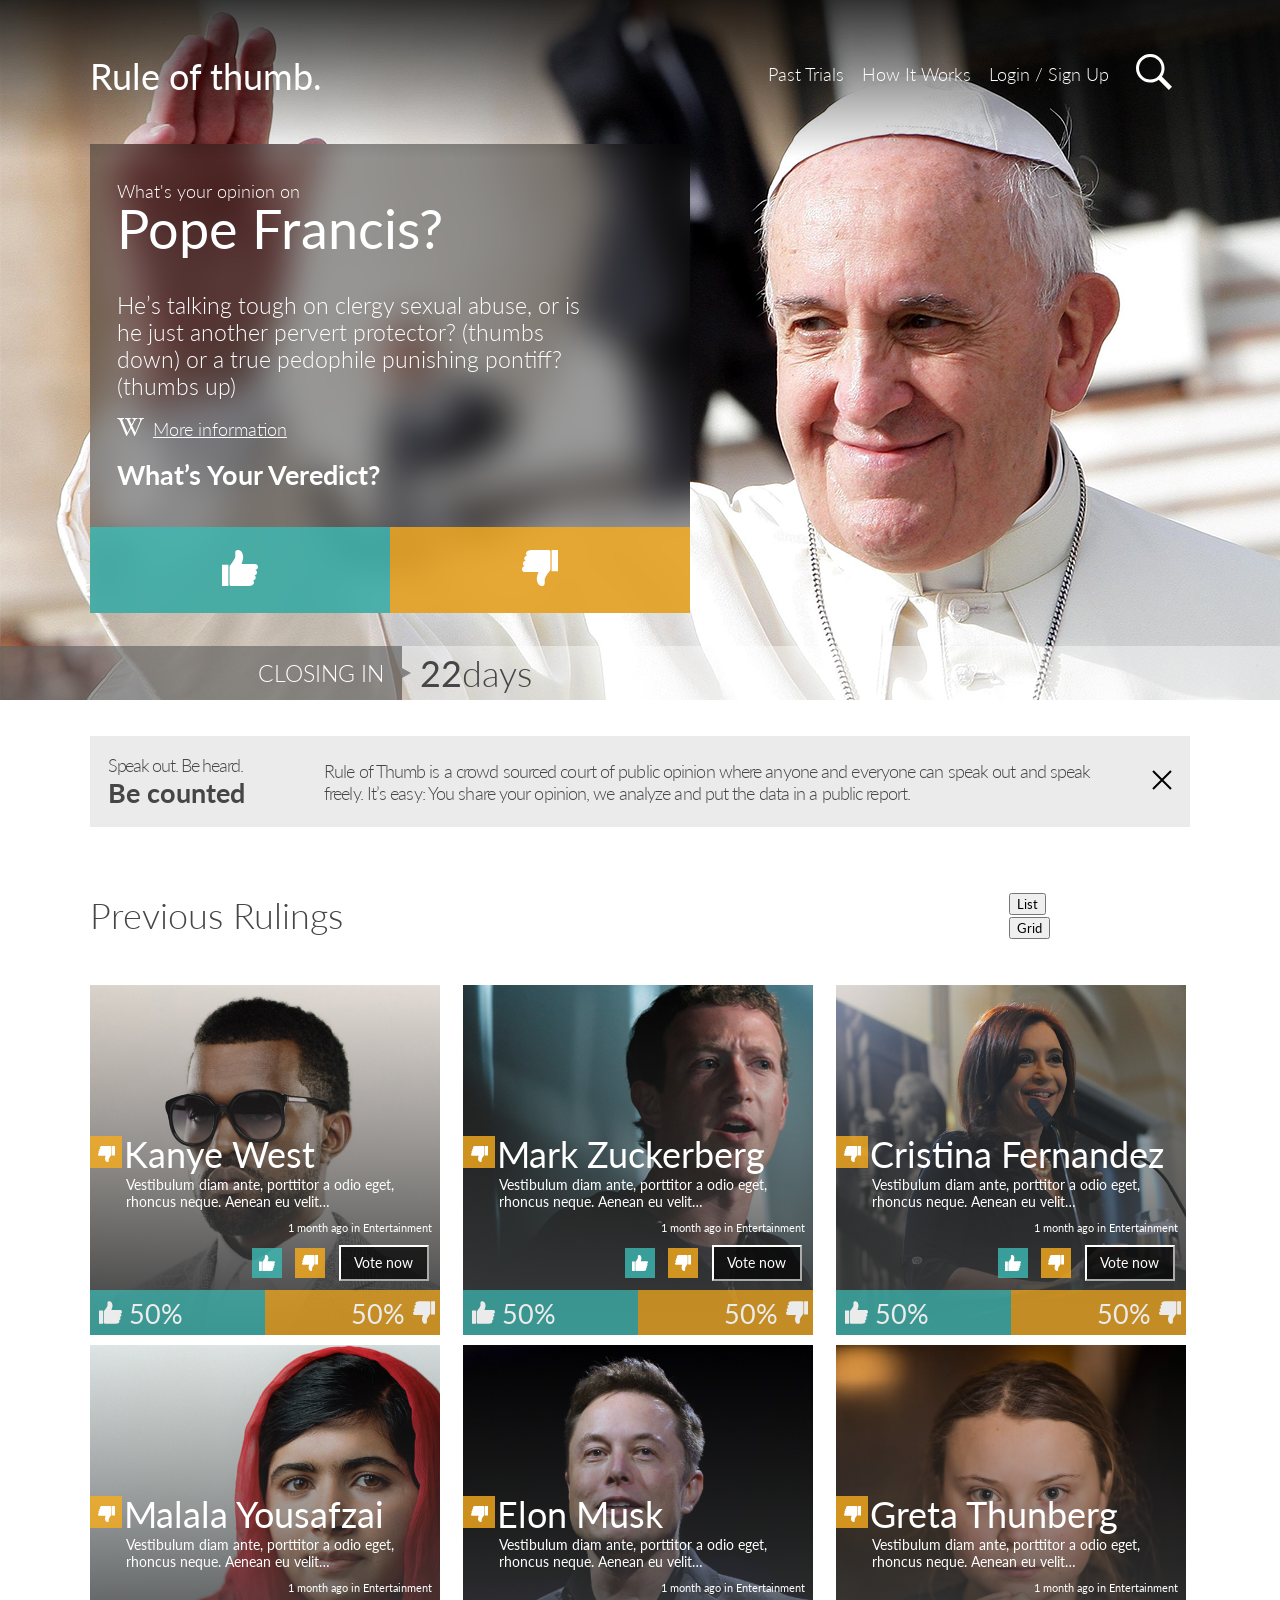
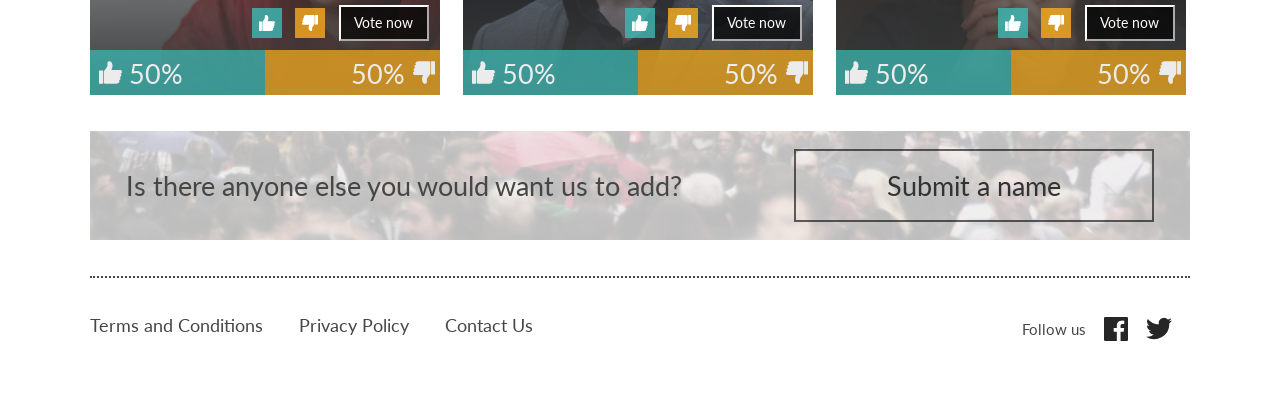
==== commit 5a02475b: "Chore: styles applied to list view for desktop and tablet breakpoints" ====
--- a/index.html
+++ b/index.html
@@ -11,6 +11,7 @@
     <link rel="stylesheet" href="css/tablet.css" media="(min-width: 768px)">
     <link rel="stylesheet" href="css/desktop.css" media="(min-width: 1100px)">
     <link rel="stylesheet" href="css/tablet-list-view.css" media="(min-width: 768px)">
+    <link rel="stylesheet" href="css/desktop-list-view.css" media="(min-width: 1100px)">
     <script src="https://code.jquery.com/jquery-3.2.1.min.js"></script>
 </head>
 <body>
@@ -390,265 +391,279 @@
                     </section>
                 </div>
                 <div class="list-view">
-                    <section class="previous-rulings-main-container">
+                    <section class="list-previous-rulings-main-container">
                         <!-- Cards -->
                         <!-- Kanye West -->
-                        <div id="Kanye_list" class="previous-rulings__voting-card">
-                            <div class="voting-card__background"></div>
-                            <!-- text and buttons content -->
-                            <div class="voting-card__content">
-                                <div class="icon-button" aria-label="thumbs down">
-                                    <img src="assets/img/thumbs-down.svg" alt="thumbs down" />
-                                </div>
-                                <div class="voting-card__title">
+                        <div id="Kanye_list" class="list-previous-rulings__voting-card">
+                            <div class="voting-card__background"></div>
+                            <!-- text and buttons content -->
+                            <div class="list-voting-card__content">
+                                <!-- Single icon -->
+                                <div class="list-icon-button" aria-label="thumbs down">
+                                    <img src="assets/img/thumbs-down.svg" alt="thumbs down" />
+                                </div>
+                                <!-- Title and description -->
+                                <div class="list-voting-card__title">
                                     <h3>Kanye West</h3>
-                                    <p class="voting-card__desc">
+                                    <p class="list-voting-card__desc">
                                         Vestibulum diam ante, porttitor a odio eget, rhoncus neque. Aenean eu velit…
                                     </p>
                                 </div>
                                 <!-- Voting buttons -->
-                                <div class="voting-card__buttons">
-                                    <p class="voting-card__time-info">
+                                <div class="list-voting-card__time-buttons">
+                                    <p class="list-voting-card__time-info">
                                         1 month ago in Entertainment
                                     </p>
-                                    <button class="icon-button" aria-label="thumbs up">
-                                        <img src="assets/img/thumbs-up.svg" alt="thumbs up" />
-                                    </button>
-                                    <button class="icon-button" aria-label="thumbs down">
-                                        <img src="assets/img/thumbs-down.svg" alt="thumbs down" />
-                                    </button>
-                                    <button class="vote-button" aria-label="Vote now">
-                                        Vote now
-                                    </button>
-                                </div>
-                            </div>
-                            <!-- Gauge bar -->
-                            <div class="gauge-bar">
-                                <div class="gauge-bar-left" aria-label="thumbs up">
-                                    <img src="assets/img/thumbs-up.svg" alt="thumbs up" />
-                                    <h4>50%</h4>
-                                </div>
-                                <div class="gauge-bar-right" aria-label="thumbs down">
+                                    <div class="list-voting-card__buttons">
+                                        <button class="list-icon-button" aria-label="thumbs up">
+                                            <img src="assets/img/thumbs-up.svg" alt="thumbs up" />
+                                        </button>
+                                        <button class="list-icon-button" aria-label="thumbs down">
+                                            <img src="assets/img/thumbs-down.svg" alt="thumbs down" />
+                                        </button>
+                                        <button class="list-vote-button" aria-label="Vote now">
+                                            Vote now
+                                        </button>
+                                    </div>
+                                </div>
+                            </div>
+                            <!-- Gauge bar -->
+                            <div class="list-gauge-bar">
+                                <div class="list-gauge-bar-left" aria-label="thumbs up">
+                                    <img src="assets/img/thumbs-up.svg" alt="thumbs up" />
+                                    <h4>50%</h4>
+                                </div>
+                                <div class="list-gauge-bar-right" aria-label="thumbs down">
                                     <h4>50%</h4>
                                     <img src="assets/img/thumbs-down.svg" alt="thumbs down" />
                                 </div>
                             </div>
                         </div>
                         <!-- Mark Zuckerberg -->
-                        <div id="Mark_list" class="previous-rulings__voting-card">
-                            <div class="voting-card__background"></div>
-                            <!-- text and buttons content -->
-                            <div class="voting-card__content">
-                                <div class="icon-button" aria-label="thumbs down">
-                                    <img src="assets/img/thumbs-down.svg" alt="thumbs down" />
-                                </div>
-                                <div class="voting-card__title">
-                                    <div>
-                                        <h3>Mark Zuckerberg</h3>
-                                    </div>
-                                </div>
-                                <p class="voting-card__desc">
-                                    Vestibulum diam ante, porttitor a odio eget, rhoncus neque. Aenean eu velit…
-                                </p>
-                                <p class="voting-card__time-info">
-                                    1 month ago in Entertainment
-                                </p>
-                                <!-- Voting buttons -->
-                                <div class="voting-card__buttons">
-                                    <button class="icon-button" aria-label="thumbs up">
-                                        <img src="assets/img/thumbs-up.svg" alt="thumbs up" />
-                                    </button>
-                                    <button class="icon-button" aria-label="thumbs down">
-                                        <img src="assets/img/thumbs-down.svg" alt="thumbs down" />
-                                    </button>
-                                    <button class="vote-button" aria-label="Vote now">
-                                        Vote now
-                                    </button>
-                                </div>
-                            </div>
-                            <!-- Gauge bar -->
-                            <div class="gauge-bar">
-                                <div class="gauge-bar-left" aria-label="thumbs up">
-                                    <img src="assets/img/thumbs-up.svg" alt="thumbs up" />
-                                    <h4>50%</h4>
-                                </div>
-                                <div class="gauge-bar-right" aria-label="thumbs down">
+                        <div id="Mark_list" class="list-previous-rulings__voting-card">
+                            <div class="voting-card__background"></div>
+                            <!-- text and buttons content -->
+                            <div class="list-voting-card__content">
+                                <!-- Single icon -->
+                                <div class="list-icon-button" aria-label="thumbs down">
+                                    <img src="assets/img/thumbs-down.svg" alt="thumbs down" />
+                                </div>
+                                <!-- Title and description -->
+                                <div class="list-voting-card__title">
+                                    <h3>Mark Zuckerberg</h3>
+                                    <p class="list-voting-card__desc">
+                                        Vestibulum diam ante, porttitor a odio eget, rhoncus neque. Aenean eu velit…
+                                    </p>
+                                </div>
+                                <!-- Voting buttons -->
+                                <div class="list-voting-card__time-buttons">
+                                    <p class="list-voting-card__time-info">
+                                        1 month ago in Entertainment
+                                    </p>
+                                    <div class="list-voting-card__buttons">
+                                        <button class="list-icon-button" aria-label="thumbs up">
+                                            <img src="assets/img/thumbs-up.svg" alt="thumbs up" />
+                                        </button>
+                                        <button class="list-icon-button" aria-label="thumbs down">
+                                            <img src="assets/img/thumbs-down.svg" alt="thumbs down" />
+                                        </button>
+                                        <button class="list-vote-button" aria-label="Vote now">
+                                            Vote now
+                                        </button>
+                                    </div>
+                                </div>
+                            </div>
+                            <!-- Gauge bar -->
+                            <div class="list-gauge-bar">
+                                <div class="list-gauge-bar-left" aria-label="thumbs up">
+                                    <img src="assets/img/thumbs-up.svg" alt="thumbs up" />
+                                    <h4>50%</h4>
+                                </div>
+                                <div class="list-gauge-bar-right" aria-label="thumbs down">
                                     <h4>50%</h4>
                                     <img src="assets/img/thumbs-down.svg" alt="thumbs down" />
                                 </div>
                             </div>
                         </div>
                         <!-- Cristina Fernandez -->
-                        <div id="Cristina_list" class="previous-rulings__voting-card">
-                            <div class="voting-card__background"></div>
-                            <!-- text and buttons content -->
-                            <div class="voting-card__content">
-                                <div class="icon-button" aria-label="thumbs down">
-                                    <img src="assets/img/thumbs-down.svg" alt="thumbs down" />
-                                </div>
-                                <div class="voting-card__title">
-                                    <div>
-                                        <h3>Cristina Fernandez</h3>
-                                    </div>
-                                </div>
-                                <p class="voting-card__desc">
-                                    Vestibulum diam ante, porttitor a odio eget, rhoncus neque. Aenean eu velit…
-                                </p>
-                                <p class="voting-card__time-info">
-                                    1 month ago in Entertainment
-                                </p>
-                                <!-- Voting buttons -->
-                                <div class="voting-card__buttons">
-                                    <button class="icon-button" aria-label="thumbs up">
-                                        <img src="assets/img/thumbs-up.svg" alt="thumbs up" />
-                                    </button>
-                                    <button class="icon-button" aria-label="thumbs down">
-                                        <img src="assets/img/thumbs-down.svg" alt="thumbs down" />
-                                    </button>
-                                    <button class="vote-button" aria-label="Vote now">
-                                        Vote now
-                                    </button>
-                                </div>
-                            </div>
-                            <!-- Gauge bar -->
-                            <div class="gauge-bar">
-                                <div class="gauge-bar-left" aria-label="thumbs up">
-                                    <img src="assets/img/thumbs-up.svg" alt="thumbs up" />
-                                    <h4>50%</h4>
-                                </div>
-                                <div class="gauge-bar-right" aria-label="thumbs down">
+                        <div id="Cristina_list" class="list-previous-rulings__voting-card">
+                            <div class="voting-card__background"></div>
+                            <!-- text and buttons content -->
+                            <div class="list-voting-card__content">
+                                <!-- Single icon -->
+                                <div class="list-icon-button" aria-label="thumbs down">
+                                    <img src="assets/img/thumbs-down.svg" alt="thumbs down" />
+                                </div>
+                                <!-- Title and description -->
+                                <div class="list-voting-card__title">
+                                    <h3>Cristina Fernández</h3>
+                                    <p class="list-voting-card__desc">
+                                        Vestibulum diam ante, porttitor a odio eget, rhoncus neque. Aenean eu velit…
+                                    </p>
+                                </div>
+                                <!-- Voting buttons -->
+                                <div class="list-voting-card__time-buttons">
+                                    <p class="list-voting-card__time-info">
+                                        1 month ago in Entertainment
+                                    </p>
+                                    <div class="list-voting-card__buttons">
+                                        <button class="list-icon-button" aria-label="thumbs up">
+                                            <img src="assets/img/thumbs-up.svg" alt="thumbs up" />
+                                        </button>
+                                        <button class="list-icon-button" aria-label="thumbs down">
+                                            <img src="assets/img/thumbs-down.svg" alt="thumbs down" />
+                                        </button>
+                                        <button class="list-vote-button" aria-label="Vote now">
+                                            Vote now
+                                        </button>
+                                    </div>
+                                </div>
+                            </div>
+                            <!-- Gauge bar -->
+                            <div class="list-gauge-bar">
+                                <div class="list-gauge-bar-left" aria-label="thumbs up">
+                                    <img src="assets/img/thumbs-up.svg" alt="thumbs up" />
+                                    <h4>50%</h4>
+                                </div>
+                                <div class="list-gauge-bar-right" aria-label="thumbs down">
                                     <h4>50%</h4>
                                     <img src="assets/img/thumbs-down.svg" alt="thumbs down" />
                                 </div>
                             </div>
                         </div>
                         <!-- Malala Yousafzai -->
-                        <div id="Malala_list" class="previous-rulings__voting-card">
-                            <div class="voting-card__background"></div>
-                            <!-- text and buttons content -->
-                            <div class="voting-card__content">
-                                <div class="icon-button" aria-label="thumbs down">
-                                    <img src="assets/img/thumbs-down.svg" alt="thumbs down" />
-                                </div>
-                                <div class="voting-card__title">
-                                    <div>
-                                        <h3>Malala Yousafzai</h3>
-                                    </div>
-                                </div>
-                                <p class="voting-card__desc">
-                                    Vestibulum diam ante, porttitor a odio eget, rhoncus neque. Aenean eu velit…
-                                </p>
-                                <p class="voting-card__time-info">
-                                    1 month ago in Entertainment
-                                </p>
-                                <!-- Voting buttons -->
-                                <div class="voting-card__buttons">
-                                    <button class="icon-button" aria-label="thumbs up">
-                                        <img src="assets/img/thumbs-up.svg" alt="thumbs up" />
-                                    </button>
-                                    <button class="icon-button" aria-label="thumbs down">
-                                        <img src="assets/img/thumbs-down.svg" alt="thumbs down" />
-                                    </button>
-                                    <button class="vote-button" aria-label="Vote now">
-                                        Vote now
-                                    </button>
-                                </div>
-                            </div>
-                            <!-- Gauge bar -->
-                            <div class="gauge-bar">
-                                <div class="gauge-bar-left" aria-label="thumbs up">
-                                    <img src="assets/img/thumbs-up.svg" alt="thumbs up" />
-                                    <h4>50%</h4>
-                                </div>
-                                <div class="gauge-bar-right" aria-label="thumbs down">
+                        <div id="Malala_list" class="list-previous-rulings__voting-card">
+                            <div class="voting-card__background"></div>
+                            <!-- text and buttons content -->
+                            <div class="list-voting-card__content">
+                                <!-- Single icon -->
+                                <div class="list-icon-button" aria-label="thumbs down">
+                                    <img src="assets/img/thumbs-down.svg" alt="thumbs down" />
+                                </div>
+                                <!-- Title and description -->
+                                <div class="list-voting-card__title">
+                                    <h3>Malala Yousafzai</h3>
+                                    <p class="list-voting-card__desc">
+                                        Vestibulum diam ante, porttitor a odio eget, rhoncus neque. Aenean eu velit…
+                                    </p>
+                                </div>
+                                <!-- Voting buttons -->
+                                <div class="list-voting-card__time-buttons">
+                                    <p class="list-voting-card__time-info">
+                                        1 month ago in Entertainment
+                                    </p>
+                                    <div class="list-voting-card__buttons">
+                                        <button class="list-icon-button" aria-label="thumbs up">
+                                            <img src="assets/img/thumbs-up.svg" alt="thumbs up" />
+                                        </button>
+                                        <button class="list-icon-button" aria-label="thumbs down">
+                                            <img src="assets/img/thumbs-down.svg" alt="thumbs down" />
+                                        </button>
+                                        <button class="list-vote-button" aria-label="Vote now">
+                                            Vote now
+                                        </button>
+                                    </div>
+                                </div>
+                            </div>
+                            <!-- Gauge bar -->
+                            <div class="list-gauge-bar">
+                                <div class="list-gauge-bar-left" aria-label="thumbs up">
+                                    <img src="assets/img/thumbs-up.svg" alt="thumbs up" />
+                                    <h4>50%</h4>
+                                </div>
+                                <div class="list-gauge-bar-right" aria-label="thumbs down">
                                     <h4>50%</h4>
                                     <img src="assets/img/thumbs-down.svg" alt="thumbs down" />
                                 </div>
                             </div>
                         </div>
                         <!-- Elon Musk -->
-                        <div id="Elon_list" class="previous-rulings__voting-card">
-                            <div class="voting-card__background"></div>
-                            <!-- text and buttons content -->
-                            <div class="voting-card__content">
-                                <div class="icon-button" aria-label="thumbs down">
-                                    <img src="assets/img/thumbs-down.svg" alt="thumbs down" />
-                                </div>
-                                <div class="voting-card__title">
-                                    <div>
-                                        <h3>Elon Musk</h3>
-                                    </div>
-                                </div>
-                                <p class="voting-card__desc">
-                                    Vestibulum diam ante, porttitor a odio eget, rhoncus neque. Aenean eu velit…
-                                </p>
-                                <p class="voting-card__time-info">
-                                    1 month ago in Entertainment
-                                </p>
-                                <!-- Voting buttons -->
-                                <div class="voting-card__buttons">
-                                    <button class="icon-button" aria-label="thumbs up">
-                                        <img src="assets/img/thumbs-up.svg" alt="thumbs up" />
-                                    </button>
-                                    <button class="icon-button" aria-label="thumbs down">
-                                        <img src="assets/img/thumbs-down.svg" alt="thumbs down" />
-                                    </button>
-                                    <button class="vote-button" aria-label="Vote now">
-                                        Vote now
-                                    </button>
-                                </div>
-                            </div>
-                            <!-- Gauge bar -->
-                            <div class="gauge-bar">
-                                <div class="gauge-bar-left" aria-label="thumbs up">
-                                    <img src="assets/img/thumbs-up.svg" alt="thumbs up" />
-                                    <h4>50%</h4>
-                                </div>
-                                <div class="gauge-bar-right" aria-label="thumbs down">
+                        <div id="Elon_list" class="list-previous-rulings__voting-card">
+                            <div class="voting-card__background"></div>
+                            <!-- text and buttons content -->
+                            <div class="list-voting-card__content">
+                                <!-- Single icon -->
+                                <div class="list-icon-button" aria-label="thumbs down">
+                                    <img src="assets/img/thumbs-down.svg" alt="thumbs down" />
+                                </div>
+                                <!-- Title and description -->
+                                <div class="list-voting-card__title">
+                                    <h3>Elon Musk</h3>
+                                    <p class="list-voting-card__desc">
+                                        Vestibulum diam ante, porttitor a odio eget, rhoncus neque. Aenean eu velit…
+                                    </p>
+                                </div>
+                                <!-- Voting buttons -->
+                                <div class="list-voting-card__time-buttons">
+                                    <p class="list-voting-card__time-info">
+                                        1 month ago in Entertainment
+                                    </p>
+                                    <div class="list-voting-card__buttons">
+                                        <button class="list-icon-button" aria-label="thumbs up">
+                                            <img src="assets/img/thumbs-up.svg" alt="thumbs up" />
+                                        </button>
+                                        <button class="list-icon-button" aria-label="thumbs down">
+                                            <img src="assets/img/thumbs-down.svg" alt="thumbs down" />
+                                        </button>
+                                        <button class="list-vote-button" aria-label="Vote now">
+                                            Vote now
+                                        </button>
+                                    </div>
+                                </div>
+                            </div>
+                            <!-- Gauge bar -->
+                            <div class="list-gauge-bar">
+                                <div class="list-gauge-bar-left" aria-label="thumbs up">
+                                    <img src="assets/img/thumbs-up.svg" alt="thumbs up" />
+                                    <h4>50%</h4>
+                                </div>
+                                <div class="list-gauge-bar-right" aria-label="thumbs down">
                                     <h4>50%</h4>
                                     <img src="assets/img/thumbs-down.svg" alt="thumbs down" />
                                 </div>
                             </div>
                         </div>
                         <!-- Greta Thunberg -->
-                        <div id="Greta_list" class="previous-rulings__voting-card">
-                            <div class="voting-card__background"></div>
-                            <!-- text and buttons content -->
-                            <div class="voting-card__content">
-                                <div class="icon-button" aria-label="thumbs down">
-                                    <img src="assets/img/thumbs-down.svg" alt="thumbs down" />
-                                </div>
-                                <div class="voting-card__title">
-                                    <div>
-                                        <h3>Greta Thunberg</h3>
-                                    </div>
-                                </div>
-                                <p class="voting-card__desc">
-                                    Vestibulum diam ante, porttitor a odio eget, rhoncus neque. Aenean eu velit…
-                                </p>
-                                <p class="voting-card__time-info">
-                                    1 month ago in Entertainment
-                                </p>
-                                <!-- Voting buttons -->
-                                <div class="voting-card__buttons">
-                                    <button class="icon-button" aria-label="thumbs up">
-                                        <img src="assets/img/thumbs-up.svg" alt="thumbs up" />
-                                    </button>
-                                    <button class="icon-button" aria-label="thumbs down">
-                                        <img src="assets/img/thumbs-down.svg" alt="thumbs down" />
-                                    </button>
-                                    <button class="vote-button" aria-label="Vote now">
-                                        Vote now
-                                    </button>
-                                </div>
-                            </div>
-                            <!-- Gauge bar -->
-                            <div class="gauge-bar">
-                                <div class="gauge-bar-left" aria-label="thumbs up">
-                                    <img src="assets/img/thumbs-up.svg" alt="thumbs up" />
-                                    <h4>50%</h4>
-                                </div>
-                                <div class="gauge-bar-right" aria-label="thumbs down">
+                        <div id="Greta_list" class="list-previous-rulings__voting-card">
+                            <div class="voting-card__background"></div>
+                            <!-- text and buttons content -->
+                            <div class="list-voting-card__content">
+                                <!-- Single icon -->
+                                <div class="list-icon-button" aria-label="thumbs down">
+                                    <img src="assets/img/thumbs-down.svg" alt="thumbs down" />
+                                </div>
+                                <!-- Title and description -->
+                                <div class="list-voting-card__title">
+                                    <h3>Greta Thunberg</h3>
+                                    <p class="list-voting-card__desc">
+                                        Vestibulum diam ante, porttitor a odio eget, rhoncus neque. Aenean eu velit…
+                                    </p>
+                                </div>
+                                <!-- Voting buttons -->
+                                <div class="list-voting-card__time-buttons">
+                                    <p class="list-voting-card__time-info">
+                                        1 month ago in Entertainment
+                                    </p>
+                                    <div class="list-voting-card__buttons">
+                                        <button class="list-icon-button" aria-label="thumbs up">
+                                            <img src="assets/img/thumbs-up.svg" alt="thumbs up" />
+                                        </button>
+                                        <button class="list-icon-button" aria-label="thumbs down">
+                                            <img src="assets/img/thumbs-down.svg" alt="thumbs down" />
+                                        </button>
+                                        <button class="list-vote-button" aria-label="Vote now">
+                                            Vote now
+                                        </button>
+                                    </div>
+                                </div>
+                            </div>
+                            <!-- Gauge bar -->
+                            <div class="list-gauge-bar">
+                                <div class="list-gauge-bar-left" aria-label="thumbs up">
+                                    <img src="assets/img/thumbs-up.svg" alt="thumbs up" />
+                                    <h4>50%</h4>
+                                </div>
+                                <div class="list-gauge-bar-right" aria-label="thumbs down">
                                     <h4>50%</h4>
                                     <img src="assets/img/thumbs-down.svg" alt="thumbs down" />
                                 </div>
--- a/css/mobile.css
+++ b/css/mobile.css
@@ -1,5 +1,9 @@
 
 /* VOTING CARDS SECTION */
+
+.list-view {
+    display: none;
+}
 
 main[role="main"] {
     padding: 0 0rem;
@@ -51,7 +55,9 @@
     height: 300px;
     padding: 0;
     background:
-        1vw 0/85vw no-repeat url('../assets/img/kanye@2x.png');
+        linear-gradient(transparent 0%, transparent 0%, transparent 0%, #3a3b3c 100%),
+        1vw 0/85vw
+        no-repeat url('../assets/img/kanye@2x.png');
     background-position: center;
     background-position-y: 0%;
 }
@@ -65,6 +71,7 @@
     height: 300px;
     padding: 0;
     background:
+        linear-gradient(transparent 0%, transparent 0%, transparent 0%, #3a3b3c 100%),
         1vw 0/85vw no-repeat url('../assets/img/mark@2x.png');
     background-position: center;
     background-position-y: 0%;
@@ -79,6 +86,7 @@
     height: 300px;
     padding: 0;
     background:
+        linear-gradient(transparent 0%, transparent 0%, transparent 0%, #3a3b3c 100%),
         1vw 0/85vw no-repeat url('../assets/img/cristina@2x.png');
     background-position: center;
     background-position-y: 0%;
@@ -93,6 +101,7 @@
     height: 300px;
     padding: 0;
     background:
+        linear-gradient(transparent 0%, transparent 0%, transparent 0%, #3a3b3c 100%),
         1vw 0/85vw no-repeat url('../assets/img/malala@2x.png');
     background-position: center;
     background-position-y: 0%;
@@ -107,6 +116,7 @@
     height: 300px;
     padding: 0;
     background:
+        linear-gradient(transparent 0%, transparent 0%, transparent 0%, #3a3b3c 100%),
         1vw 0/85vw no-repeat url('../assets/img/elon@2x.png');
     background-position: center;
     background-position-y: 0%;
@@ -121,9 +131,10 @@
     height: 300px;
     padding: 0;
     background:
+        linear-gradient(transparent 0%, transparent 0%, transparent 0%, #3a3b3c 100%),
         1vw 0/85vw no-repeat url('../assets/img/greta@2x.png');
     background-position: center;
-    background-position-y: 0%;
+    background-position-y: 25%;
 }
 
 .voting-card__content {
--- a/css/desktop.css
+++ b/css/desktop.css
@@ -69,7 +69,9 @@
     height: 350px;
     padding: 0;
     background:
-        1vw 0/30vw no-repeat url('../assets/img/kanye@2x.png');
+        1vw 0/30vw
+    linear-gradient(transparent 0%, transparent 0%, transparent 0%, #3a3b3c 100%),
+    no-repeat url('../assets/img/kanye@2x.png');
     background-position: center;
     background-size: 20em;
     background-position-y: 0%;
@@ -83,7 +85,9 @@
     height: 350px;
     padding: 0;
     background:
-        1vw 0/30vw no-repeat url('../assets/img/mark@2x.png');
+        1vw 0/30vw
+    linear-gradient(transparent 0%, transparent 0%, transparent 0%, #3a3b3c 100%),
+    no-repeat url('../assets/img/mark@2x.png');
     background-position: center;
     background-size: 20em;
     background-position-y: 0%;
@@ -97,7 +101,9 @@
     height: 350px;
     padding: 0;
     background:
-        1vw 0/30vw no-repeat url('../assets/img/cristina@2x.png');
+        1vw 0/30vw
+    linear-gradient(transparent 0%, transparent 0%, transparent 0%, #3a3b3c 100%),
+    no-repeat url('../assets/img/cristina@2x.png');
     background-position: center;
     background-size: 20em;
     background-position-y: 0%;
@@ -111,7 +117,9 @@
     height: 350px;
     padding: 0;
     background:
-        0vw 0/30vw no-repeat url('../assets/img/malala@2x.png');
+        0vw 0/30vw
+    linear-gradient(transparent 0%, transparent 0%, transparent 0%, #3a3b3c 100%),
+    no-repeat url('../assets/img/malala@2x.png');
     background-position: center;
     background-size: 20em;
     background-position-y: 0%;
@@ -125,7 +133,9 @@
     height: 350px;
     padding: 0;
     background:
-        1vw 0/30vw no-repeat url('../assets/img/elon@2x.png');
+        1vw 0/30vw
+    linear-gradient(transparent 0%, transparent 0%, transparent 0%, #3a3b3c 100%),
+    no-repeat url('../assets/img/elon@2x.png');
     background-position: center;
     background-size: 20em;
     background-position-y: 0%;
@@ -139,7 +149,9 @@
     height: 350px;
     padding: 0;
     background:
-        1vw 0/30vw no-repeat url('../assets/img/greta@2x.png');
+        1vw 0/30vw
+    linear-gradient(transparent 0%, transparent 0%, transparent 0%, #3a3b3c 100%),
+    no-repeat url('../assets/img/greta@2x.png');
     background-position: center;
     background-size: 20em;
     background-position-y: 0%;
--- a/css/desktop-list-view.css
+++ b/css/desktop-list-view.css
@@ -0,0 +1,267 @@
+.list-view{
+    display: none;
+}
+
+.list-previous-rulings-main-container {
+    width: auto;
+    margin-top: 0rem;
+    display: block;
+    padding-left: 0rem;
+}
+
+.list-previous-rulings__voting-card {
+    margin-bottom: 1rem;
+}
+
+#Kanye_list {
+    position: relative;
+    width: auto;
+    min-width: 350px;
+    max-width: auto;
+    height: 180px;
+    padding: 0;
+    background:
+        1vw 0/30vw
+        no-repeat url('../assets/img/kanye_rectangle.png');
+    background-position: left;
+    background-size: 100%;
+    background-position-y: 40%;
+}
+
+
+#Mark_list {
+    position: relative;
+    width: auto;
+    min-width: 350px;
+    max-width: auto;
+    height: 180px;
+    padding: 0;
+    background:
+        1vw 0/30vw
+    no-repeat url('../assets/img/mark_rectangle.png');
+    background-position: left;
+    background-size: 100%;
+    background-position-y: 40%;
+}
+
+#Cristina_list {
+    position: relative;
+    width: auto;
+    min-width: 350px;
+    max-width: auto;
+    height: 180px;
+    padding: 0;
+    background:
+        1vw 0/30vw
+    no-repeat url('../assets/img/cristina_rectangle.png');
+    background-position: left;
+    background-size: 100%;
+    background-position-y: 40%;
+}
+
+#Malala_list {
+    position: relative;
+    width: auto;
+    min-width: 350px;
+    max-width: auto;
+    height: 180px;
+    padding: 0;
+    background:
+        1vw 0/30vw
+    no-repeat url('../assets/img/malala_rectangle.png');
+    background-position: left;
+    background-size: 100%;
+    background-position-y: 40%;
+}
+
+#Elon_list {
+    position: relative;
+    width: auto;
+    min-width: 350px;
+    max-width: auto;
+    height: 180px;
+    padding: 0;
+    background:
+        1vw 0/30vw
+    no-repeat url('../assets/img/elon_rectangle.png');
+    background-position: left;
+    background-size: 100%;
+    background-position-y: 40%;
+}
+
+#Greta_list {
+    position: relative;
+    width: auto;
+    min-width: 350px;
+    max-width: auto;
+    height: 180px;
+    padding: 0;
+    background:
+        1vw 0/30vw
+    no-repeat url('../assets/img/greta_rectangle.png');
+    background-position: left;
+    background-size: 100%;
+    background-position-y: 40%;
+}
+
+.list-voting-card__content {
+    display: flex;
+
+}
+
+    /* Single icon */
+.list-voting-card__content > .list-icon-button {
+    width: 3%;
+    height: 1.9rem;
+    margin-top: 0rem;
+    margin-left: 0.02rem;
+    margin-right: 3.5rem;
+}
+
+.list-voting-card__content > .list-icon-button > img {
+    width: 1rem;
+    margin-top: 0.4rem;
+    margin-left: 0.45rem;
+}
+
+    /* Title and description */
+
+.list-voting-card__title h3 {
+    margin-left: 7rem;
+    margin-top: 0.4rem;
+    font-size: 2.1rem;
+    font-weight: 400;
+    color: var(--color-white);
+}
+
+.list-voting-card__desc {
+    display: -webkit-box;
+    overflow: hidden;
+    max-height: 10.5rem;
+    -webkit-box-orient: vertical;
+    font-size: 0.9rem;
+    font-weight: 400;
+    -webkit-line-clamp: 6;
+    text-overflow: ellipsis;
+    color: var(--color-white);
+    margin-left: 7rem;
+}
+
+
+/* Time info and voting buttons */
+
+.list-voting-card__time-buttons {
+    display: flex;
+    flex-direction: column;
+    margin-left: 5rem;
+}
+
+.list-voting-card__time-info {
+    color: var(--color-white);
+    font-weight: 400;
+    font-size: 0.8rem;
+    text-align: right;
+}
+
+.list-voting-card__buttons {
+    display: flex;
+    align-items: center;
+}
+
+.list-voting-card__buttons > .list-icon-button {
+    width: 19%;
+    height: 2rem;
+    margin-right: 0.75rem;
+}
+
+.list-voting-card__buttons > .list-icon-button > img {
+    max-width: 2rem;
+    margin-top: 0.2rem;
+}
+
+.list-vote-button {
+    background-color: rgba(0,0,0,0.7);
+    color: var(--color-white);
+    border-color: var(--color-white);
+    width: 8rem;
+    height: 2.5rem;
+    font-size: 1rem;
+    text-align: center;
+    vertical-align: middle;
+    padding: 0;
+}
+
+
+/* Gauge bar */
+.list-gauge-bar {
+    margin-top: 1.7rem;
+    display: flex;
+    opacity: 0.9;
+}
+
+.list-gauge-bar-left {
+    width: 50%;
+    height: 2.5rem;
+    display: flex;
+}
+
+.list-gauge-bar-left img {
+    max-width: 1.25rem;
+    margin: 0.5rem 0rem 0.5rem 0.5rem;
+}
+
+.list-gauge-bar-left h4 {
+    margin: 0.4rem;
+    color: var(--color-white);
+    font-size: 1.5rem;
+    text-align: left;
+    vertical-align: middle;
+    padding: 0px;
+    font-weight: 400;
+
+}
+
+.list-gauge-bar-right {
+    width: 50%;
+    height: 2.5rem;
+    display: flex;
+    gap: 2;
+    float: right;
+}
+
+.list-gauge-bar-right h4 {
+    margin: 0.4rem;
+    color: var(--color-white);
+    font-size: 1.5rem;
+    padding: 0px;
+    font-weight: 400;
+    margin-left: 25rem;
+}
+
+.list-gauge-bar-right img {
+    max-width: 1.25rem;
+}
+
+.list-gauge-bar-left[aria-label="thumbs up"] {
+    background-color: rgba(var(--color-green-positive), .8);
+}
+
+.list-gauge-bar-right[aria-label="thumbs down"] {
+    background-color: rgba(var(--color-yellow-negative), .8);
+}
+
+.list-icon-button[aria-label="thumbs up"] {
+    background-color: rgba(var(--color-green-positive), .8);
+}
+
+.list-icon-button[aria-label="thumbs up"]:hover {
+    background-color: rgba(var(--color-green-positive), 1);
+}
+
+.list-icon-button[aria-label="thumbs down"] {
+    background-color: rgba(var(--color-yellow-negative), .8);
+}
+
+.list-icon-button[aria-label="thumbs down"]:hover {
+    background-color: rgba(var(--color-yellow-negative), 1);
+}
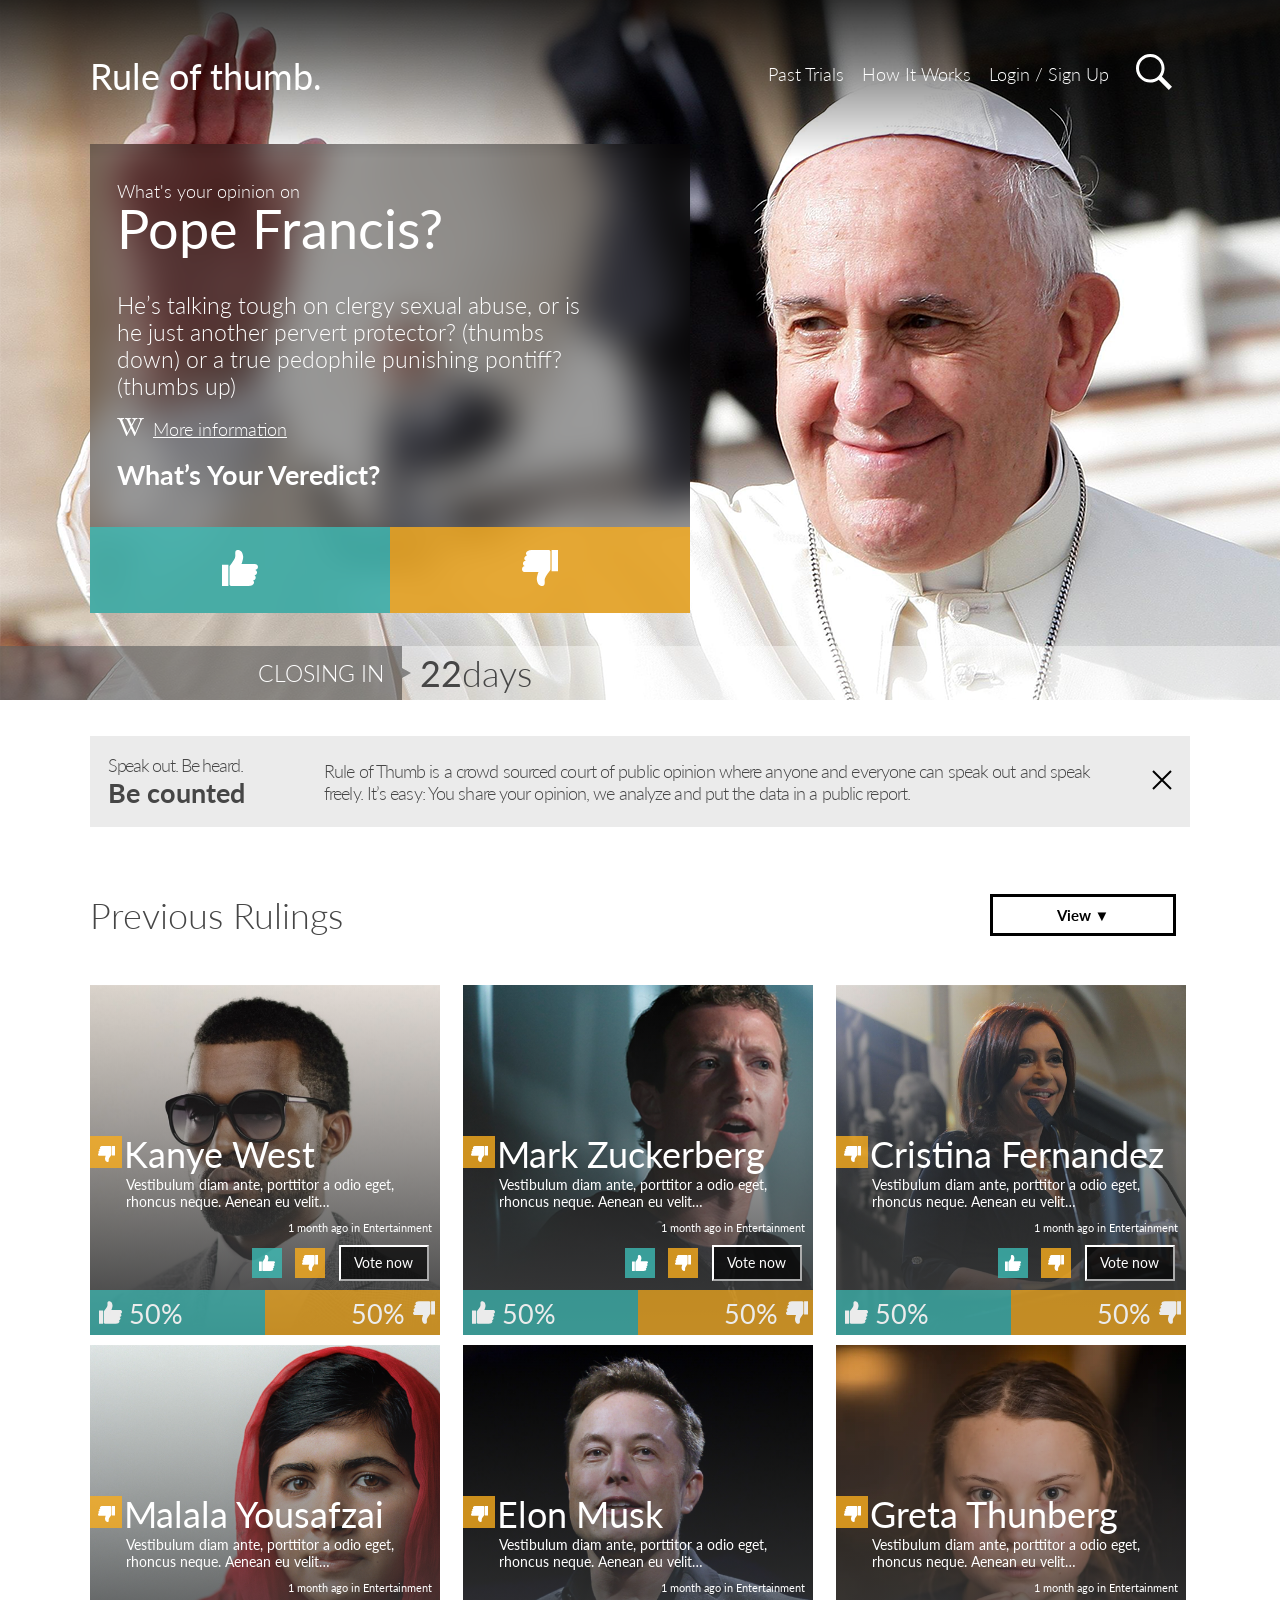
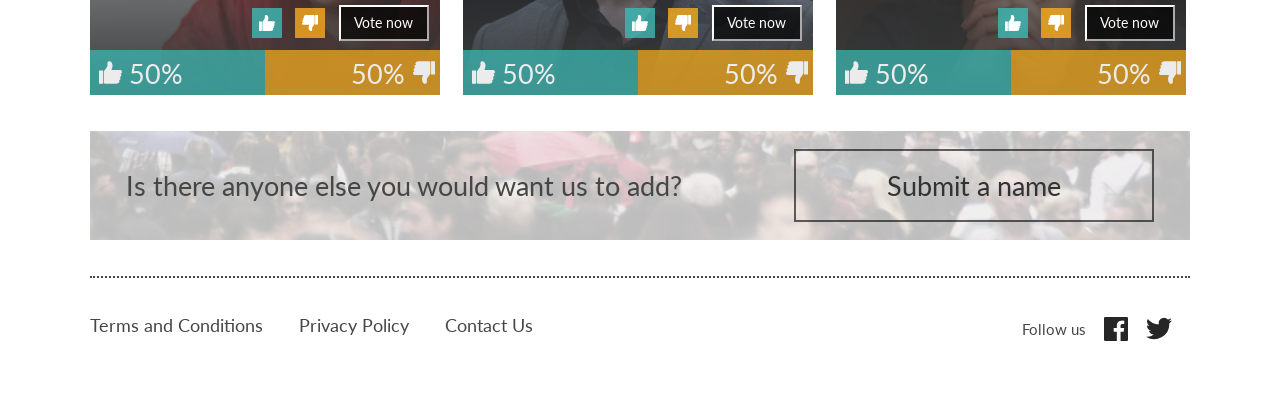
==== commit 80643b27: "Chore: implemented interaction when voting for characters for grid view mobile tablet and desktop" ====
--- a/index.html
+++ b/index.html
@@ -8,11 +8,10 @@
     <link href="https://fonts.googleapis.com/css?family=Lato:300,400,700&display=swap" rel="stylesheet">
     <link href="css/main.css" rel="stylesheet">
     <link rel="stylesheet" href="css/mobile.css" media="(max-width: 767px)">
-    <link rel="stylesheet" href="css/tablet.css" media="(min-width: 768px)">
-    <link rel="stylesheet" href="css/desktop.css" media="(min-width: 1100px)">
+    <link rel="stylesheet" href="css/tablet-grid-view.css" media="(min-width: 768px)">
+    <link rel="stylesheet" href="css/desktop-grid-view.css" media="(min-width: 1100px)">
     <link rel="stylesheet" href="css/tablet-list-view.css" media="(min-width: 768px)">
     <link rel="stylesheet" href="css/desktop-list-view.css" media="(min-width: 1100px)">
-    <script src="https://code.jquery.com/jquery-3.2.1.min.js"></script>
 </head>
 <body>
     <nav class="nav" role="navigation">
@@ -109,23 +108,27 @@
                 <!-- Title and custom select menu-->
                 <div class="previous-rulings__header">
                     <h2 class="previous-rulings--title">Previous Rulings</h2>
-                    <div class="custom-select">
-                        <ul>
-                            <li >
+                    <di class="custom-select">
+                        <div class="view-button">
+                            <h5>View &#9660;</h5>
+                        </div>
+
+                        <ul class="view-selection">
+                            <li>
                                 <button class="list-button" onclick="listView()">List</button>
                             </li>
                             <li>
                                 <button class="grid-button" onclick="gridView()">Grid</button>
                             </li>
                         </ul>
-                    </div>
+                    </di>
                 </div>
                 <!-- Cards container -->
                 <div class="grid-view">
                     <section class="previous-rulings-main-container">
                         <!-- Cards -->
                         <!-- Kanye West -->
-                        <div id="Kanye" class="previous-rulings__voting-card">
+                        <div id="kanye" class="previous-rulings__voting-card">
                             <div class="voting-card__background"></div>
                             <!-- text and buttons content -->
                             <div class="voting-card__content">
@@ -140,19 +143,25 @@
                                 <p class="voting-card__desc">
                                     Vestibulum diam ante, porttitor a odio eget, rhoncus neque. Aenean eu velit…
                                 </p>
-                                <p class="voting-card__time-info">
+                                <p id="kanye-voting-card__time-info" class="voting-card__time-info">
                                     1 month ago in Entertainment
                                 </p>
+                                <p id="kanye-thanks-for-your-vote" class="voting-card__time-info" style="display: none;">
+                                    Thanks for your vote!
+                                </p>
                                 <!-- Voting buttons -->
                                 <div class="voting-card__buttons">
-                                    <button class="icon-button" aria-label="thumbs up">
+                                    <button id="up-kanye" onclick="preVote(this.id)" class="icon-button" aria-label="thumbs up" >
                                         <img src="assets/img/thumbs-up.svg" alt="thumbs up" />
                                     </button>
-                                    <button class="icon-button" aria-label="thumbs down">
-                                        <img src="assets/img/thumbs-down.svg" alt="thumbs down" />
-                                    </button>
-                                    <button class="vote-button" aria-label="Vote now">
+                                    <button id="do-kanye" onclick="preVote(this.id)" class="icon-button" aria-label="thumbs down">
+                                        <img src="assets/img/thumbs-down.svg" alt="thumbs down" />
+                                    </button>
+                                    <button id="kanye-vote" onclick="vote(this.id)" class="vote-button" aria-label="Vote now" type="button" disabled>
                                         Vote now
+                                    </button>
+                                    <button id="kanye-vote-again" onclick="voteAgain(this.id)" style="display: none; margin-left: 7rem;" class="vote-button" aria-label="Vote now">
+                                        Vote again
                                     </button>
                                 </div>
                             </div>
@@ -169,51 +178,7 @@
                             </div>
                         </div>
                         <!-- Mark Zuckerberg -->
-                        <div id="Mark" class="previous-rulings__voting-card">
-                        <div class="voting-card__background"></div>
-                        <!-- text and buttons content -->
-                        <div class="voting-card__content">
-                            <div class="voting-card__title">
-                                <div class="icon-button" aria-label="thumbs down">
-                                    <img src="assets/img/thumbs-down.svg" alt="thumbs down" />
-                                    </div>
-                                    <div>
-                                        <h3>Mark Zuckerberg</h3>
-                                    </div>
-                                </div>
-                                <p class="voting-card__desc">
-                                    Vestibulum diam ante, porttitor a odio eget, rhoncus neque. Aenean eu velit…
-                                </p>
-                                <p class="voting-card__time-info">
-                                    1 month ago in Entertainment
-                                </p>
-                                <!-- Voting buttons -->
-                                <div class="voting-card__buttons">
-                                    <button class="icon-button" aria-label="thumbs up">
-                                        <img src="assets/img/thumbs-up.svg" alt="thumbs up" />
-                                    </button>
-                                    <button class="icon-button" aria-label="thumbs down">
-                                        <img src="assets/img/thumbs-down.svg" alt="thumbs down" />
-                                    </button>
-                                    <button class="vote-button" aria-label="Vote now">
-                                        Vote now
-                                    </button>
-                                </div>
-                            </div>
-                            <!-- Gauge bar -->
-                            <div class="gauge-bar">
-                                <div class="gauge-bar-left" aria-label="thumbs up">
-                                    <img src="assets/img/thumbs-up.svg" alt="thumbs up" />
-                                    <h4>50%</h4>
-                                </div>
-                                <div class="gauge-bar-right" aria-label="thumbs down">
-                                    <h4>50%</h4>
-                                    <img src="assets/img/thumbs-down.svg" alt="thumbs down" />
-                                </div>
-                            </div>
-                        </div>
-                        <!-- Cristina Fernandez -->
-                        <div id="Cristina" class="previous-rulings__voting-card">
+                        <div id="mark" class="previous-rulings__voting-card">
                             <div class="voting-card__background"></div>
                             <!-- text and buttons content -->
                             <div class="voting-card__content">
@@ -222,25 +187,33 @@
                                         <img src="assets/img/thumbs-down.svg" alt="thumbs down" />
                                     </div>
                                     <div>
-                                        <h3>Cristina Fernandez</h3>
+                                        <h3>Mark Zuckerberg</h3>
                                     </div>
                                 </div>
                                 <p class="voting-card__desc">
                                     Vestibulum diam ante, porttitor a odio eget, rhoncus neque. Aenean eu velit…
                                 </p>
-                                <p class="voting-card__time-info">
+                                <p id="mark-voting-card__time-info" class="voting-card__time-info">
                                     1 month ago in Entertainment
                                 </p>
+                                <p id="mark-thanks-for-your-vote" class="voting-card__time-info" style="display: none;">
+                                    Thanks for your vote!
+                                </p>
                                 <!-- Voting buttons -->
                                 <div class="voting-card__buttons">
-                                    <button class="icon-button" aria-label="thumbs up">
+                                    <button id="up-mark" onclick="preVote(this.id)" class="icon-button" aria-label="thumbs up">
                                         <img src="assets/img/thumbs-up.svg" alt="thumbs up" />
                                     </button>
-                                    <button class="icon-button" aria-label="thumbs down">
-                                        <img src="assets/img/thumbs-down.svg" alt="thumbs down" />
-                                    </button>
-                                    <button class="vote-button" aria-label="Vote now">
+                                    <button id="do-mark" onclick="preVote(this.id)" class="icon-button" aria-label="thumbs down">
+                                        <img src="assets/img/thumbs-down.svg" alt="thumbs down" />
+                                    </button>
+                                    <button id="mark-vote" onclick="vote(this.id)" class="vote-button" aria-label="Vote now" type="button"
+                                        disabled>
                                         Vote now
+                                    </button>
+                                    <button id="mark-vote-again" onclick="voteAgain(this.id)" style="display: none; margin-left: 7rem;"
+                                        class="vote-button" aria-label="Vote now">
+                                        Vote again
                                     </button>
                                 </div>
                             </div>
@@ -256,8 +229,8 @@
                                 </div>
                             </div>
                         </div>
-                        <!-- Malala Yousafzai -->
-                        <div id="Malala" class="previous-rulings__voting-card">
+                        <!-- Cristina Fernandez -->
+                        <div id="cristina" class="previous-rulings__voting-card">
                             <div class="voting-card__background"></div>
                             <!-- text and buttons content -->
                             <div class="voting-card__content">
@@ -266,25 +239,33 @@
                                         <img src="assets/img/thumbs-down.svg" alt="thumbs down" />
                                     </div>
                                     <div>
-                                        <h3>Malala Yousafzai</h3>
+                                        <h3>Cristina Fernandez</h3>
                                     </div>
                                 </div>
                                 <p class="voting-card__desc">
                                     Vestibulum diam ante, porttitor a odio eget, rhoncus neque. Aenean eu velit…
                                 </p>
-                                <p class="voting-card__time-info">
+                                <p id="cristina-voting-card__time-info" class="voting-card__time-info">
                                     1 month ago in Entertainment
                                 </p>
+                                <p id="cristina-thanks-for-your-vote" class="voting-card__time-info" style="display: none;">
+                                    Thanks for your vote!
+                                </p>
                                 <!-- Voting buttons -->
                                 <div class="voting-card__buttons">
-                                    <button class="icon-button" aria-label="thumbs up">
+                                    <button id="up-cristina" onclick="preVote(this.id)" class="icon-button" aria-label="thumbs up">
                                         <img src="assets/img/thumbs-up.svg" alt="thumbs up" />
                                     </button>
-                                    <button class="icon-button" aria-label="thumbs down">
-                                        <img src="assets/img/thumbs-down.svg" alt="thumbs down" />
-                                    </button>
-                                    <button class="vote-button" aria-label="Vote now">
+                                    <button id="do-cristina" onclick="preVote(this.id)" class="icon-button" aria-label="thumbs down">
+                                        <img src="assets/img/thumbs-down.svg" alt="thumbs down" />
+                                    </button>
+                                    <button id="cristina-vote" onclick="vote(this.id)" class="vote-button" aria-label="Vote now" type="button"
+                                        disabled>
                                         Vote now
+                                    </button>
+                                    <button id="cristina-vote-again" onclick="voteAgain(this.id)" style="display: none; margin-left: 7rem;"
+                                        class="vote-button" aria-label="Vote now">
+                                        Vote again
                                     </button>
                                 </div>
                             </div>
@@ -300,8 +281,8 @@
                                 </div>
                             </div>
                         </div>
-                        <!-- Elon Musk -->
-                        <div id="Elon" class="previous-rulings__voting-card">
+                        <!-- Malala Yousafzai -->
+                        <div id="malala" class="previous-rulings__voting-card">
                             <div class="voting-card__background"></div>
                             <!-- text and buttons content -->
                             <div class="voting-card__content">
@@ -310,25 +291,33 @@
                                         <img src="assets/img/thumbs-down.svg" alt="thumbs down" />
                                     </div>
                                     <div>
-                                        <h3>Elon Musk</h3>
+                                        <h3>Malala Yousafzai</h3>
                                     </div>
                                 </div>
                                 <p class="voting-card__desc">
                                     Vestibulum diam ante, porttitor a odio eget, rhoncus neque. Aenean eu velit…
                                 </p>
-                                <p class="voting-card__time-info">
+                                <p id="malala-voting-card__time-info" class="voting-card__time-info">
                                     1 month ago in Entertainment
                                 </p>
+                                <p id="malala-thanks-for-your-vote" class="voting-card__time-info" style="display: none;">
+                                    Thanks for your vote!
+                                </p>
                                 <!-- Voting buttons -->
                                 <div class="voting-card__buttons">
-                                    <button class="icon-button" aria-label="thumbs up">
+                                    <button id="up-malala" onclick="preVote(this.id)" class="icon-button" aria-label="thumbs up">
                                         <img src="assets/img/thumbs-up.svg" alt="thumbs up" />
                                     </button>
-                                    <button class="icon-button" aria-label="thumbs down">
-                                        <img src="assets/img/thumbs-down.svg" alt="thumbs down" />
-                                    </button>
-                                    <button class="vote-button" aria-label="Vote now">
+                                    <button id="do-malala" onclick="preVote(this.id)" class="icon-button" aria-label="thumbs down">
+                                        <img src="assets/img/thumbs-down.svg" alt="thumbs down" />
+                                    </button>
+                                    <button id="malala-vote" onclick="vote(this.id)" class="vote-button" aria-label="Vote now" type="button"
+                                        disabled>
                                         Vote now
+                                    </button>
+                                    <button id="malala-vote-again" onclick="voteAgain(this.id)" style="display: none; margin-left: 7rem;"
+                                        class="vote-button" aria-label="Vote now">
+                                        Vote again
                                     </button>
                                 </div>
                             </div>
@@ -341,12 +330,12 @@
                                 <div class="gauge-bar-right" aria-label="thumbs down">
                                     <h4>50%</h4>
                                     <img src="assets/img/thumbs-down.svg" alt="thumbs down" />
-                            </div>
-                        </div>
-                        </div>
-                        <!-- Greta Thunberg -->
-                        <div id="Greta" class="previous-rulings__voting-card">
-                        <div class="voting-card__background"></div>
+                                </div>
+                            </div>
+                        </div>
+                        <!-- Elon Musk -->
+                        <div id="elon" class="previous-rulings__voting-card">
+                            <div class="voting-card__background"></div>
                             <!-- text and buttons content -->
                             <div class="voting-card__content">
                                 <div class="voting-card__title">
@@ -354,25 +343,85 @@
                                         <img src="assets/img/thumbs-down.svg" alt="thumbs down" />
                                     </div>
                                     <div>
-                                        <h3>Greta Thunberg</h3>
+                                        <h3>Elon Musk</h3>
                                     </div>
                                 </div>
                                 <p class="voting-card__desc">
                                     Vestibulum diam ante, porttitor a odio eget, rhoncus neque. Aenean eu velit…
                                 </p>
-                                <p class="voting-card__time-info">
+                                <p id="elon-voting-card__time-info" class="voting-card__time-info">
                                     1 month ago in Entertainment
                                 </p>
+                                <p id="elon-thanks-for-your-vote" class="voting-card__time-info" style="display: none;">
+                                    Thanks for your vote!
+                                </p>
                                 <!-- Voting buttons -->
                                 <div class="voting-card__buttons">
-                                    <button class="icon-button" aria-label="thumbs up">
+                                    <button id="up-elon" onclick="preVote(this.id)" class="icon-button" aria-label="thumbs up">
                                         <img src="assets/img/thumbs-up.svg" alt="thumbs up" />
                                     </button>
-                                    <button class="icon-button" aria-label="thumbs down">
-                                        <img src="assets/img/thumbs-down.svg" alt="thumbs down" />
-                                    </button>
-                                    <button class="vote-button" aria-label="Vote now">
+                                    <button id="do-elon" onclick="preVote(this.id)" class="icon-button" aria-label="thumbs down">
+                                        <img src="assets/img/thumbs-down.svg" alt="thumbs down" />
+                                    </button>
+                                    <button id="elon-vote" onclick="vote(this.id)" class="vote-button" aria-label="Vote now" type="button"
+                                        disabled>
                                         Vote now
+                                    </button>
+                                    <button id="elon-vote-again" onclick="voteAgain(this.id)" style="display: none; margin-left: 7rem;"
+                                        class="vote-button" aria-label="Vote now">
+                                        Vote again
+                                    </button>
+                                </div>
+                            </div>
+                            <!-- Gauge bar -->
+                            <div class="gauge-bar">
+                                <div class="gauge-bar-left" aria-label="thumbs up">
+                                    <img src="assets/img/thumbs-up.svg" alt="thumbs up" />
+                                    <h4>50%</h4>
+                                </div>
+                                <div class="gauge-bar-right" aria-label="thumbs down">
+                                    <h4>50%</h4>
+                                    <img src="assets/img/thumbs-down.svg" alt="thumbs down" />
+                                </div>
+                            </div>
+                        </div>
+                        <!-- Greta Thunberg -->
+                        <div id="greta" class="previous-rulings__voting-card">
+                            <div class="voting-card__background"></div>
+                            <!-- text and buttons content -->
+                            <div class="voting-card__content">
+                                <div class="voting-card__title">
+                                    <div class="icon-button" aria-label="thumbs down">
+                                        <img src="assets/img/thumbs-down.svg" alt="thumbs down" />
+                                    </div>
+                                    <div>
+                                        <h3>Greta Thunberg</h3>
+                                    </div>
+                                </div>
+                                <p class="voting-card__desc">
+                                    Vestibulum diam ante, porttitor a odio eget, rhoncus neque. Aenean eu velit…
+                                </p>
+                                <p id="greta-voting-card__time-info" class="voting-card__time-info">
+                                    1 month ago in Entertainment
+                                </p>
+                                <p id="greta-thanks-for-your-vote" class="voting-card__time-info" style="display: none;">
+                                    Thanks for your vote!
+                                </p>
+                                <!-- Voting buttons -->
+                                <div class="voting-card__buttons">
+                                    <button id="up-greta" onclick="preVote(this.id)" class="icon-button" aria-label="thumbs up">
+                                        <img src="assets/img/thumbs-up.svg" alt="thumbs up" />
+                                    </button>
+                                    <button id="do-greta" onclick="preVote(this.id)" class="icon-button" aria-label="thumbs down">
+                                        <img src="assets/img/thumbs-down.svg" alt="thumbs down" />
+                                    </button>
+                                    <button id="greta-vote" onclick="vote(this.id)" class="vote-button" aria-label="Vote now" type="button"
+                                        disabled>
+                                        Vote now
+                                    </button>
+                                    <button id="greta-vote-again" onclick="voteAgain(this.id)" style="display: none; margin-left: 7rem;"
+                                        class="vote-button" aria-label="Vote now">
+                                        Vote again
                                     </button>
                                 </div>
                             </div>
@@ -394,7 +443,7 @@
                     <section class="list-previous-rulings-main-container">
                         <!-- Cards -->
                         <!-- Kanye West -->
-                        <div id="Kanye_list" class="list-previous-rulings__voting-card">
+                        <div id="kanye_list" class="list-previous-rulings__voting-card">
                             <div class="voting-card__background"></div>
                             <!-- text and buttons content -->
                             <div class="list-voting-card__content">
@@ -440,7 +489,7 @@
                             </div>
                         </div>
                         <!-- Mark Zuckerberg -->
-                        <div id="Mark_list" class="list-previous-rulings__voting-card">
+                        <div id="mark_list" class="list-previous-rulings__voting-card">
                             <div class="voting-card__background"></div>
                             <!-- text and buttons content -->
                             <div class="list-voting-card__content">
@@ -486,7 +535,7 @@
                             </div>
                         </div>
                         <!-- Cristina Fernandez -->
-                        <div id="Cristina_list" class="list-previous-rulings__voting-card">
+                        <div id="cristina_list" class="list-previous-rulings__voting-card">
                             <div class="voting-card__background"></div>
                             <!-- text and buttons content -->
                             <div class="list-voting-card__content">
@@ -532,7 +581,7 @@
                             </div>
                         </div>
                         <!-- Malala Yousafzai -->
-                        <div id="Malala_list" class="list-previous-rulings__voting-card">
+                        <div id="malala_list" class="list-previous-rulings__voting-card">
                             <div class="voting-card__background"></div>
                             <!-- text and buttons content -->
                             <div class="list-voting-card__content">
@@ -578,7 +627,7 @@
                             </div>
                         </div>
                         <!-- Elon Musk -->
-                        <div id="Elon_list" class="list-previous-rulings__voting-card">
+                        <div id="elon_list" class="list-previous-rulings__voting-card">
                             <div class="voting-card__background"></div>
                             <!-- text and buttons content -->
                             <div class="list-voting-card__content">
@@ -624,7 +673,7 @@
                             </div>
                         </div>
                         <!-- Greta Thunberg -->
-                        <div id="Greta_list" class="list-previous-rulings__voting-card">
+                        <div id="greta_list" class="list-previous-rulings__voting-card">
                             <div class="voting-card__background"></div>
                             <!-- text and buttons content -->
                             <div class="list-voting-card__content">
--- a/css/main.css
+++ b/css/main.css
@@ -81,6 +81,8 @@
 .icon-button[aria-label="thumbs down"]:hover {
     background-color: rgba(var(--color-yellow-negative), 1);
 }
+
+
 
 .icon-button > img {
     width: 100%;
@@ -549,6 +551,61 @@
     .footer__social > ul {
         margin-top: 3px;
     }
+
+    /* View selector */
+    .custom-select {
+        position: absolute;
+        border: 3px solid black;
+        width: 10rem;
+        height: 2rem;
+        background-color: white;
+        z-index: 1;
+        margin-left: 42rem;
+    }
+
+    .view-button {
+        width: 10rem;
+        height: 2rem;
+        text-align: center;
+    }
+
+    .view-button h5 {
+        margin-block-start: 0.6em;
+    }
+
+    .view-selection {
+        display: none;
+        background-color: white;
+    }
+
+    .custom-select:hover .view-selection  {
+        display: block;
+        margin-top: -0.5rem;
+        background-color: white;
+    }
+
+    .custom-select:hover .list-button {
+        width: 10rem;
+        height: 2rem;
+        background-color: white;
+        border: 3px solid black;
+    }
+
+    .custom-select:hover .grid-button {
+        width: 10rem;
+        height: 2rem;
+        background-color: white;
+        border: 3px solid black;
+    }
+
+    .list-button:hover .list-button {
+        background-color: gray;
+    }
+
+    .grid-button:hover .grid-button {
+        background-color: gray;
+    }
+
 }
 
 @media all and (min-width: 1100px) {
@@ -725,4 +782,9 @@
     hr[role="separator"] {
         margin: 2rem 0;
     }
-}
+
+    .custom-select {
+        margin-left: 50rem;
+    }
+
+}
--- a/css/mobile.css
+++ b/css/mobile.css
@@ -46,7 +46,7 @@
     scroll-snap-type: x proximity;
 }
 
-#Kanye {
+#kanye {
     position: relative;
     scroll-snap-align: center;
     width: 70%;
@@ -62,7 +62,7 @@
     background-position-y: 0%;
 }
 
-#Mark {
+#mark {
     position: relative;
     scroll-snap-align: center;
     width: 70%;
@@ -77,7 +77,7 @@
     background-position-y: 0%;
 }
 
-#Cristina {
+#cristina {
     position: relative;
     scroll-snap-align: center;
     width: 70%;
@@ -92,7 +92,7 @@
     background-position-y: 0%;
 }
 
-#Malala {
+#malala {
     position: relative;
     scroll-snap-align: center;
     width: 70%;
@@ -107,7 +107,7 @@
     background-position-y: 0%;
 }
 
-#Elon {
+#elon {
     position: relative;
     scroll-snap-align: center;
     width: 70%;
@@ -122,7 +122,7 @@
     background-position-y: 0%;
 }
 
-#Greta {
+#greta {
     position: relative;
     scroll-snap-align: center;
     width: 70%;
@@ -149,6 +149,7 @@
     height: 2.75rem;
     margin-top: 0.2rem;
     margin-left: 0.05rem;
+    background-color: rgba(var(--color-yellow-negative));
 }
 
 .voting-card__title > .icon-button > img {
@@ -198,7 +199,6 @@
 .vote-button {
     background-color: rgba(0,0,0,0.7);
     color: var(--color-white);
-    border-color: var(--color-white);
     width: 8rem;
     height: 3.5rem;
     font-size: 1.3rem;
--- a/css/tablet-grid-view.css
+++ b/css/tablet-grid-view.css
@@ -0,0 +1,286 @@
+
+/* VOTING CARDS SECTION */
+
+main[role="main"] {
+    padding: 1rem 1rem 1rem 1rem;
+    margin-top: 1rem;
+    margin-bottom: 2rem;
+}
+
+main h2,
+main h3,
+main h4 {
+    color: var(--color-dark-gray);
+    font-weight: 300;
+}
+
+main h2 {
+    font-size: 2rem;
+}
+
+main h3 {
+    margin: 0;
+    font-size: 2.1rem;
+    font-weight: 400;
+    color: var(--color-white);
+}
+
+.previous-rulings__header {
+    display: flex;
+    gap: 28.5rem;
+    align-items: center;
+}
+
+main p {
+    font-size: 0.9rem;
+}
+
+
+/* Dropdown */
+
+select {
+    border: 2px solid black;
+    height: 2rem;
+    width: 10rem;
+    padding: 0em 0em 0em 4em;
+    background: white;
+}
+
+
+/* Dropdown */
+
+
+
+.previous-rulings-main-container {
+    width: auto;
+    min-width: 350px;
+    margin-top: 0rem;
+    display: grid;
+    grid-template-columns: 50% 50%;
+    padding-left: 0rem;
+    gap: 1.1rem;
+}
+
+#kanye {
+    position: relative;
+    width: 70%;
+    min-width: 350px;
+    max-width: 100px;
+    height: 350px;
+    padding: 0;
+    background:
+        1vw 0/30vw
+        linear-gradient(transparent 0%, transparent 0%, transparent 0%, #3a3b3c 100%),
+        no-repeat url('../assets/img/kanye@2x.png');
+    background-position: center;
+    background-size: 25em;
+    background-position-y: 0%;
+}
+
+#mark {
+    position: relative;
+    width: 70%;
+    min-width: 350px;
+    max-width: 100px;
+    height: 350px;
+    padding: 0;
+    background:
+        1vw 0/30vw
+        linear-gradient(transparent 0%, transparent 0%, transparent 0%, #3a3b3c 100%),
+        no-repeat url('../assets/img/mark@2x.png');
+    background-position: center;
+    background-size: 25em;
+    background-position-y: 50%;
+}
+
+#cristina {
+    position: relative;
+    width: 70%;
+    min-width: 350px;
+    max-width: 100px;
+    height: 350px;
+    padding: 0;
+    background:
+        1vw 0/30vw
+        linear-gradient(transparent 0%, transparent 0%, transparent 0%, #3a3b3c 100%),
+        no-repeat url('../assets/img/cristina@2x.png');
+    background-position: center;
+    background-size: 25em;
+    background-position-y: 0%;
+}
+
+#malala {
+    position: relative;
+    width: 70%;
+    min-width: 350px;
+    max-width: 100px;
+    height: 350px;
+    padding: 0;
+    background:
+        1vw 0/30vw
+        linear-gradient(transparent 0%, transparent 0%, transparent 0%, #3a3b3c 100%),
+        no-repeat url('../assets/img/malala@2x.png');
+    background-position: center;
+    background-size: 25em;
+    background-position-y: 0%;
+}
+
+#elon {
+    position: relative;
+    width: 70%;
+    min-width: 350px;
+    max-width: 100px;
+    height: 350px;
+    padding: 0;
+    background:
+        1vw 0/30vw
+        linear-gradient(transparent 0%, transparent 0%, transparent 0%, #3a3b3c 100%),
+        no-repeat url('../assets/img/elon@2x.png');
+    background-position: center;
+    background-size: 25em;
+    background-position-y: 0%;
+}
+
+#greta {
+    position: relative;
+    width: 70%;
+    min-width: 350px;
+    max-width: 100px;
+    height: 350px;
+    padding: 0;
+    background:
+        1vw 0/30vw
+        linear-gradient(transparent 0%, transparent 0%, transparent 0%, #3a3b3c 100%),
+        no-repeat url('../assets/img/greta@2x.png');
+    background-position: center;
+    background-size: 25em;
+    background-position-y: 0%;
+}
+
+.voting-card__content {
+    padding-top: 11.8rem;
+}
+.voting-card__title {
+    display: flex;|
+}
+
+.voting-card__title > .icon-button {
+    width: 8%;
+    height: 1.9rem;
+    margin-top: 0.2rem;
+    margin-left: 0.02rem;
+    margin-right: 0.3rem;
+}
+
+.voting-card__title > .icon-button > img {
+    width: 1rem;
+    margin-top: 0.1rem;
+    margin-left: 0.45rem;
+}
+
+.voting-card__desc {
+    display: -webkit-box;
+    overflow: hidden;
+    max-height: 10.5rem;
+    margin: 0rem 0;
+    -webkit-box-orient: vertical;
+    font-size: 0.9rem;
+    font-weight: 400;
+    -webkit-line-clamp: 6;
+    text-overflow: ellipsis;
+    color: var(--color-white);
+    margin-left: 2.4rem;
+}
+
+.voting-card__time-info {
+    margin-left: 11rem;
+    color: var(--color-white);
+    font-weight: 400;
+}
+
+.voting-card__buttons {
+    display: flex;
+    margin: 0.5rem -8rem 0.5rem;
+    padding-left: 19rem;
+    align-items: center;
+}
+
+.voting-card__buttons > .icon-button {
+    width: 10%;
+    height: 1.9rem;
+    margin-right: 0.75rem;
+}
+
+.voting-card__buttons > .icon-button > img {
+    max-width: 1rem;
+}
+
+.vote-button {
+    background-color: rgba(0,0,0,0.7);
+    color: var(--color-white);
+    border-color: var(--color-white);
+    width: 6rem;
+    height: 2.5rem;
+    font-size: 1rem;
+    text-align: center;
+    vertical-align: middle;
+    padding: 0;
+}
+
+.gauge-bar {
+    display: flex;
+    margin: auto;
+    opacity: 0.9;
+    margin-top: 0.7rem;
+}
+
+.gauge-bar-left {
+    width: 50%;
+    height: 2.5rem;
+    display: flex;
+}
+
+.gauge-bar-left img {
+    max-width: 1.25rem;
+    margin: 0.5rem 0rem 0.5rem 0.5rem;
+}
+
+.gauge-bar-left h4 {
+    margin: 0.4rem;
+    color: var(--color-white);
+    font-size: 1.5rem;
+    text-align: center;
+    vertical-align: middle;
+    padding: 0px;
+    font-weight: 400;
+
+}
+
+.gauge-bar-right {
+    width: 50%;
+    height: 2.5rem;
+    display: flex;
+    gap: 2
+}
+
+.gauge-bar-right h4 {
+    margin: 0.4rem;
+    color: var(--color-white);
+    font-size: 1.5rem;
+    padding: 0px;
+    font-weight: 400;
+    margin-left: 7.2rem;
+}
+
+.gauge-bar-right img {
+    max-width: 1.25rem;
+    margin: 0rem 0rem 0rem 0rem;
+}
+
+.gauge-bar-left[aria-label="thumbs up"] {
+    background-color: rgba(var(--color-green-positive), .8);
+}
+
+.gauge-bar-right[aria-label="thumbs down"] {
+    background-color: rgba(var(--color-yellow-negative), .8);
+}
--- a/css/desktop-grid-view.css
+++ b/css/desktop-grid-view.css
@@ -0,0 +1,285 @@
+
+/* VOTING CARDS SECTION */
+
+main[role="main"] {
+    padding: 0 0rem;
+    margin-top: 2rem;
+    margin-bottom: 2rem;
+}
+
+main h2,
+main h3,
+main h4 {
+    color: var(--color-dark-gray);
+    font-weight: 300;
+}
+
+main h2 {
+    font-size: 2rem;
+}
+
+main h3 {
+    margin: 0;
+    font-size: 2rem;
+    font-weight: 400;
+    color: var(--color-white);
+}
+
+.previous-rulings__header {
+    display: flex;
+    gap: 37rem;
+    align-items: center;
+}
+
+main p {
+    font-size: 0.6rem;
+}
+
+
+/* Dropdown */
+
+select {
+    border: 2px solid black;
+    height: 2rem;
+    width: 10rem;
+    padding: 0em 0em 0em 4em;
+    background: white;
+}
+
+
+/* Dropdown */
+
+
+
+.previous-rulings-main-container {
+    width: auto;
+    min-width: 350px;
+    margin-top: 1rem;
+    display: grid;
+    grid-template-columns: 33% 33% 33%;
+    padding-left: rem;
+    gap: 10px;
+}
+
+#kanye {
+    position: relative;
+    width: 70%;
+    min-width: 350px;
+    max-width: 100px;
+    height: 350px;
+    padding: 0;
+    background:
+        1vw 0/30vw
+        linear-gradient(transparent 0%, transparent 0%, transparent 0%, #3a3b3c 100%),
+        no-repeat url('../assets/img/kanye@2x.png');
+    background-position: center;
+    background-size: 20em;
+    background-position-y: 0%;
+}
+
+#mark {
+    position: relative;
+    width: 70%;
+    min-width: 350px;
+    max-width: 100px;
+    height: 350px;
+    padding: 0;
+    background:
+        1vw 0/30vw
+        linear-gradient(transparent 0%, transparent 0%, transparent 0%, #3a3b3c 100%),
+        no-repeat url('../assets/img/mark@2x.png');
+    background-position: center;
+    background-size: 20em;
+    background-position-y: 0%;
+}
+
+#cristina {
+    position: relative;
+    width: 70%;
+    min-width: 350px;
+    max-width: 100px;
+    height: 350px;
+    padding: 0;
+    background:
+        1vw 0/30vw
+        linear-gradient(transparent 0%, transparent 0%, transparent 0%, #3a3b3c 100%),
+        no-repeat url('../assets/img/cristina@2x.png');
+    background-position: center;
+    background-size: 20em;
+    background-position-y: 0%;
+}
+
+#malala {
+    position: relative;
+    width: 70%;
+    min-width: 350px;
+    max-width: 100px;
+    height: 350px;
+    padding: 0;
+    background:
+        0vw 0/30vw
+        linear-gradient(transparent 0%, transparent 0%, transparent 0%, #3a3b3c 100%),
+        no-repeat url('../assets/img/malala@2x.png');
+    background-position: center;
+    background-size: 20em;
+    background-position-y: 0%;
+}
+
+#elon {
+    position: relative;
+    width: 70%;
+    min-width: 350px;
+    max-width: 100px;
+    height: 350px;
+    padding: 0;
+    background:
+        1vw 0/30vw
+        linear-gradient(transparent 0%, transparent 0%, transparent 0%, #3a3b3c 100%),
+        no-repeat url('../assets/img/elon@2x.png');
+    background-position: center;
+    background-size: 20em;
+    background-position-y: 0%;
+}
+
+#greta {
+    position: relative;
+    width: 70%;
+    min-width: 350px;
+    max-width: 100px;
+    height: 350px;
+    padding: 0;
+    background:
+        1vw 0/30vw
+    linear-gradient(transparent 0%, transparent 0%, transparent 0%, #3a3b3c 100%),
+    no-repeat url('../assets/img/greta@2x.png');
+    background-position: center;
+    background-size: 20em;
+    background-position-y: 0%;
+}
+
+.voting-card__content {
+    padding-top: 8.2rem;
+}
+.voting-card__title {
+    display: flex;|
+}
+
+.voting-card__title > .icon-button {
+    width: 9%;
+    height: 1.8rem;
+    margin-top: 0.2rem;
+    margin-left: 0.02rem;
+    margin-right: 0.1rem;
+}
+
+.voting-card__title > .icon-button > img {
+    width: 0.9rem;
+    margin-top: 0.1rem;
+    margin-left: 0.45rem;
+}
+
+.voting-card__desc {
+    display: -webkit-box;
+    overflow: hidden;
+    max-height: 10.5rem;
+    margin: 0rem 0;
+    -webkit-box-orient: vertical;
+    font-size: 0.8rem;
+    font-weight: 400;
+    -webkit-line-clamp: 6;
+    text-overflow: ellipsis;
+    color: var(--color-white);
+    margin-left: 2rem;
+}
+
+.voting-card__time-info {
+    margin-left: 11rem;
+    color: var(--color-white);
+    font-weight: 400;
+}
+
+.voting-card__buttons {
+    display: flex;
+    margin: 0.5rem -8rem 0.5rem;
+    padding-left: 17rem;
+    align-items: center;
+}
+
+.voting-card__buttons > .icon-button {
+    width: 9%;
+    height: 1.7rem;
+    margin-right: 0.75rem;
+}
+
+.voting-card__buttons > .icon-button > img {
+    max-width: 0.9rem;
+}
+
+.vote-button {
+    background-color: rgba(0,0,0,0.7);
+    color: var(--color-white);
+    border-color: var(--color-white);
+    width: 5rem;
+    height: 2rem;
+    font-size: 0.8rem;
+    text-align: center;
+    vertical-align: middle;
+    padding: 0;
+    z-index: 1;
+}
+
+.gauge-bar {
+    display: flex;
+    margin: auto;
+    opacity: 0.9;
+}
+
+.gauge-bar-left {
+    width: 50%;
+    height: 2.5rem;
+    display: flex;
+}
+
+.gauge-bar-left img {
+    max-width: 1.25rem;
+    margin: 0.5rem 0rem 0.5rem 0.5rem;
+}
+
+.gauge-bar-left h4 {
+    margin: 0.4rem;
+    color: var(--color-white);
+    font-size: 1.5rem;
+    text-align: center;
+    vertical-align: middle;
+    padding: 0px;
+    font-weight: 400;
+
+}
+
+.gauge-bar-right {
+    width: 50%;
+    height: 2.5rem;
+    display: flex;
+}
+
+.gauge-bar-right h4 {
+    margin: 0.4rem;
+    color: var(--color-white);
+    font-size: 1.5rem;
+    padding: 0px;
+    font-weight: 400;
+    margin-left: 4.8rem;
+}
+
+.gauge-bar-right img {
+    max-width: 1.25rem;
+    margin: 0.5rem 0rem 0.5rem 0rem;
+}
+
+.gauge-bar-left[aria-label="thumbs up"] {
+    background-color: rgba(var(--color-green-positive), .8);
+}
+
+.gauge-bar-right[aria-label="thumbs down"] {
+    background-color: rgba(var(--color-yellow-negative), .8);
+}
--- a/css/tablet-list-view.css
+++ b/css/tablet-list-view.css
@@ -1,175 +1,190 @@
-
-.list-view {
+.list-view{
     display: none;
 }
 
-.list-view .previous-rulings-main-container {
+.list-previous-rulings-main-container {
     width: auto;
     margin-top: 0rem;
     display: block;
     padding-left: 0rem;
 }
 
-.list-view .previous-rulings__voting-card {
+.list-previous-rulings__voting-card {
     margin-bottom: 1rem;
 }
 
-#Kanye_list {
-    position: relative;
-    width: auto;
-    min-width: 350px;
-    max-width: auto;
-    height: 180px;
-    padding: 0;
-    background:
-        1vw 0/30vw no-repeat url('../assets/img/kanye@2x.png');
-    background-position: left;
-    background-size: 12em;
-    background-position-y: 40%;
-    border: 1px solid red;
-}
-
-#Mark_list {
-    position: relative;
-    width: auto;
-    min-width: 350px;
-    max-width: auto;
-    height: 180px;
-    padding: 0;
-    background:
-        1vw 0/30vw no-repeat url('../assets/img/mark@2x.png');
-    background-position: left;
-    background-size: 12em;
-    background-position-y: 40%;
-    border: 1px solid red;
-}
-
-#Cristina_list {
-    position: relative;
-    width: auto;
-    min-width: 350px;
-    max-width: auto;
-    height: 180px;
-    padding: 0;
-    background:
-        1vw 0/30vw no-repeat url('../assets/img/cristina@2x.png');
-    background-position: left;
-    background-size: 12em;
-    background-position-y: 40%;
-    border: 1px solid red;
-}
-
-#Malala_list {
-    position: relative;
-    width: auto;
-    min-width: 350px;
-    max-width: auto;
-    height: 180px;
-    padding: 0;
-    background:
-        0vw 0/30vw no-repeat url('../assets/img/malala@2x.png');
-    background-position: left;
-    background-size: 12em;
-    background-position-y: 40%;
-    border: 1px solid red;
-}
-
-#Elon_list {
-    position: relative;
-    width: auto;
-    min-width: 350px;
-    max-width: auto;
-    height: 180px;
-    padding: 0;
-    background:
-        1vw 0/30vw no-repeat url('../assets/img/elon@2x.png');
-    background-position: left;
-    background-size: 12em;
-    background-position-y: 40%;
-    border: 1px solid red;
-}
-
-#Greta_list {
-    position: relative;
-    width: auto;
-    min-width: 350px;
-    max-width: auto;
-    height: 180px;
-    padding: 0;
-    background:
-        1vw 0/30vw no-repeat url('../assets/img/greta@2x.png');
-    background-position: left;
-    background-size: 12em;
-    background-position-y: 40%;
-    border: 1px solid red;
-}
-
-.list-view .voting-card__content {
-    padding-top: 0rem;
-    display: flex;
-}
-
-
-.voting-card__content > .icon-button {
-    width: 8%;
+#kanye_list {
+    position: relative;
+    width: auto;
+    min-width: 350px;
+    max-width: auto;
+    height: 120px;
+    padding: 0;
+    background:
+        1vw 0/30vw
+        no-repeat url('../assets/img/kanye_rectangle.png');
+    background-position: left;
+    background-size: 100%;
+    background-position-y: 0%;
+}
+
+
+#mark_list {
+    position: relative;
+    width: auto;
+    min-width: 350px;
+    max-width: auto;
+    height: 120px;
+    padding: 0;
+    background:
+        1vw 0/30vw
+    no-repeat url('../assets/img/mark_rectangle.png');
+    background-position: left;
+    background-size: 100%;
+    background-position-y: 0%;
+}
+
+#cristina_list {
+    position: relative;
+    width: auto;
+    min-width: 350px;
+    max-width: auto;
+    height: 120px;
+    padding: 0;
+    background:
+        1vw 0/30vw
+    no-repeat url('../assets/img/cristina_rectangle.png');
+    background-position: left;
+    background-size: 100%;
+    background-position-y: 0%;
+}
+
+#malala_list {
+    position: relative;
+    width: auto;
+    min-width: 350px;
+    max-width: auto;
+    height: 120px;
+    padding: 0;
+    background:
+        1vw 0/30vw
+    no-repeat url('../assets/img/malala_rectangle.png');
+    background-position: left;
+    background-size: 100%;
+    background-position-y: 0%;
+}
+
+#elon_list {
+    position: relative;
+    width: auto;
+    min-width: 350px;
+    max-width: auto;
+    height: 120px;
+    padding: 0;
+    background:
+        1vw 0/30vw
+    no-repeat url('../assets/img/elon_rectangle.png');
+    background-position: left;
+    background-size: 100%;
+    background-position-y: 0%;
+}
+
+#greta_list {
+    position: relative;
+    width: auto;
+    min-width: 350px;
+    max-width: auto;
+    height: 120px;
+    padding: 0;
+    background:
+        1vw 0/30vw
+    no-repeat url('../assets/img/greta_rectangle.png');
+    background-position: left;
+    background-size: 100%;
+    background-position-y: 0%;
+}
+
+.list-voting-card__content {
+    display: flex;
+
+}
+
+    /* Single icon */
+.list-voting-card__content > .list-icon-button {
+    width: 5%;
     height: 1.9rem;
     margin-top: 0rem;
     margin-left: 0.02rem;
-    margin-right: 0.3rem;
-}
-
-.voting-card__content > .icon-button > img {
+    margin-right: 3.5rem;
+}
+
+.list-voting-card__content > .list-icon-button > img {
     width: 1rem;
-    margin-top: 0.1rem;
+    margin-top: 0.4rem;
     margin-left: 0.45rem;
 }
 
-.list-view .voting-card__title {
-    display: box;
-}
-
-.list-view .voting-card__desc {
+    /* Title and description */
+
+.list-voting-card__title h3 {
+    margin-left: 7rem;
+    margin-top: 0.4rem;
+    font-size: 2rem;
+    font-weight: 400;
+    color: var(--color-white);
+}
+
+.list-voting-card__desc {
     display: -webkit-box;
     overflow: hidden;
     max-height: 10.5rem;
-    margin: 0rem 0;
     -webkit-box-orient: vertical;
     font-size: 0.9rem;
     font-weight: 400;
     -webkit-line-clamp: 6;
     text-overflow: ellipsis;
     color: var(--color-white);
-    margin-left: 2.4rem;
-}
-
-.list-view .voting-card__time-info {
-    margin-left: 11rem;
-    color: var(--color-white);
-    font-weight: 400;
-}
-
-.list-view .voting-card__buttons {
-    display: flex;
-    margin: 0.5rem -8rem 0.5rem;
-    padding-left: 19rem;
+    margin-left: 7rem;
+}
+
+
+/* Time info and voting buttons */
+
+.list-voting-card__time-buttons {
+    display: flex;
+    flex-direction: column;
+    margin-left: 5rem;
+    margin-right: 1rem;
+}
+
+.list-voting-card__time-info {
+    color: var(--color-white);
+    font-weight: 400;
+    font-size: 0.8rem;
+    text-align: right;
+}
+
+.list-voting-card__buttons {
+    display: flex;
     align-items: center;
 }
 
-.list-view .voting-card__buttons > .icon-button {
-    width: 10%;
-    height: 1.9rem;
+.list-voting-card__buttons > .list-icon-button {
+    width: 17%;
+    height: 2rem;
     margin-right: 0.75rem;
 }
 
-.list-view .voting-card__buttons > .icon-button > img {
+.list-voting-card__buttons > .list-icon-button > img {
     max-width: 1rem;
-}
-
-.list-view .vote-button {
+    margin-top: 0.2rem;
+}
+
+.list-vote-button {
     background-color: rgba(0,0,0,0.7);
     color: var(--color-white);
     border-color: var(--color-white);
-    width: 6rem;
+    width: 8rem;
     height: 2.5rem;
     font-size: 1rem;
     text-align: center;
@@ -177,59 +192,77 @@
     padding: 0;
 }
 
-.list-view .gauge-bar {
-    margin-top: 2.7rem;
+
+/* Gauge bar */
+.list-gauge-bar {
+    margin-top: -0.7rem;
     display: flex;
     opacity: 0.9;
 }
 
-.list-view .gauge-bar-left {
+.list-gauge-bar-left {
     width: 50%;
     height: 2.5rem;
     display: flex;
 }
 
-.list-view .gauge-bar-left img {
+.list-gauge-bar-left img {
     max-width: 1.25rem;
     margin: 0.5rem 0rem 0.5rem 0.5rem;
 }
 
-.list-view .gauge-bar-left h4 {
+.list-gauge-bar-left h4 {
     margin: 0.4rem;
     color: var(--color-white);
     font-size: 1.5rem;
-    text-align: center;
+    text-align: left;
     vertical-align: middle;
     padding: 0px;
     font-weight: 400;
 
 }
 
-.list-view .gauge-bar-right {
+.list-gauge-bar-right {
     width: 50%;
     height: 2.5rem;
     display: flex;
-    gap: 2
-}
-
-.list-view .gauge-bar-right h4 {
+    gap: 2;
+    float: right;
+}
+
+.list-gauge-bar-right h4 {
     margin: 0.4rem;
     color: var(--color-white);
     font-size: 1.5rem;
     padding: 0px;
     font-weight: 400;
-    margin-left: 7.2rem;
-}
-
-.list-view .gauge-bar-right img {
+    margin-left: 20.5rem;
+}
+
+.list-gauge-bar-right img {
     max-width: 1.25rem;
-    margin: 0rem 0rem 0rem 0rem;
-}
-
-.list-view .gauge-bar-left[aria-label="thumbs up"] {
+}
+
+.list-gauge-bar-left[aria-label="thumbs up"] {
     background-color: rgba(var(--color-green-positive), .8);
 }
 
-.list-view .gauge-bar-right[aria-label="thumbs down"] {
+.list-gauge-bar-right[aria-label="thumbs down"] {
     background-color: rgba(var(--color-yellow-negative), .8);
+}
+
+.list-icon-button[aria-label="thumbs up"] {
+    background-color: rgba(var(--color-green-positive), .8);
+}
+
+.list-icon-button[aria-label="thumbs up"]:hover {
+    background-color: rgba(var(--color-green-positive), 1);
+}
+
+.list-icon-button[aria-label="thumbs down"] {
+    background-color: rgba(var(--color-yellow-negative), .8);
+}
+
+.list-icon-button[aria-label="thumbs down"]:hover {
+    background-color: rgba(var(--color-yellow-negative), 1);
 }
--- a/css/desktop-list-view.css
+++ b/css/desktop-list-view.css
@@ -13,7 +13,7 @@
     margin-bottom: 1rem;
 }
 
-#Kanye_list {
+#kanye_list {
     position: relative;
     width: auto;
     min-width: 350px;
@@ -29,7 +29,7 @@
 }
 
 
-#Mark_list {
+#mark_list {
     position: relative;
     width: auto;
     min-width: 350px;
@@ -44,7 +44,7 @@
     background-position-y: 40%;
 }
 
-#Cristina_list {
+#cristina_list {
     position: relative;
     width: auto;
     min-width: 350px;
@@ -59,7 +59,7 @@
     background-position-y: 40%;
 }
 
-#Malala_list {
+#malala_list {
     position: relative;
     width: auto;
     min-width: 350px;
@@ -74,7 +74,7 @@
     background-position-y: 40%;
 }
 
-#Elon_list {
+#elon_list {
     position: relative;
     width: auto;
     min-width: 350px;
@@ -89,7 +89,7 @@
     background-position-y: 40%;
 }
 
-#Greta_list {
+#greta_list {
     position: relative;
     width: auto;
     min-width: 350px;
@@ -194,7 +194,7 @@
 
 /* Gauge bar */
 .list-gauge-bar {
-    margin-top: 1.7rem;
+    margin-top: 0.6rem;
     display: flex;
     opacity: 0.9;
 }
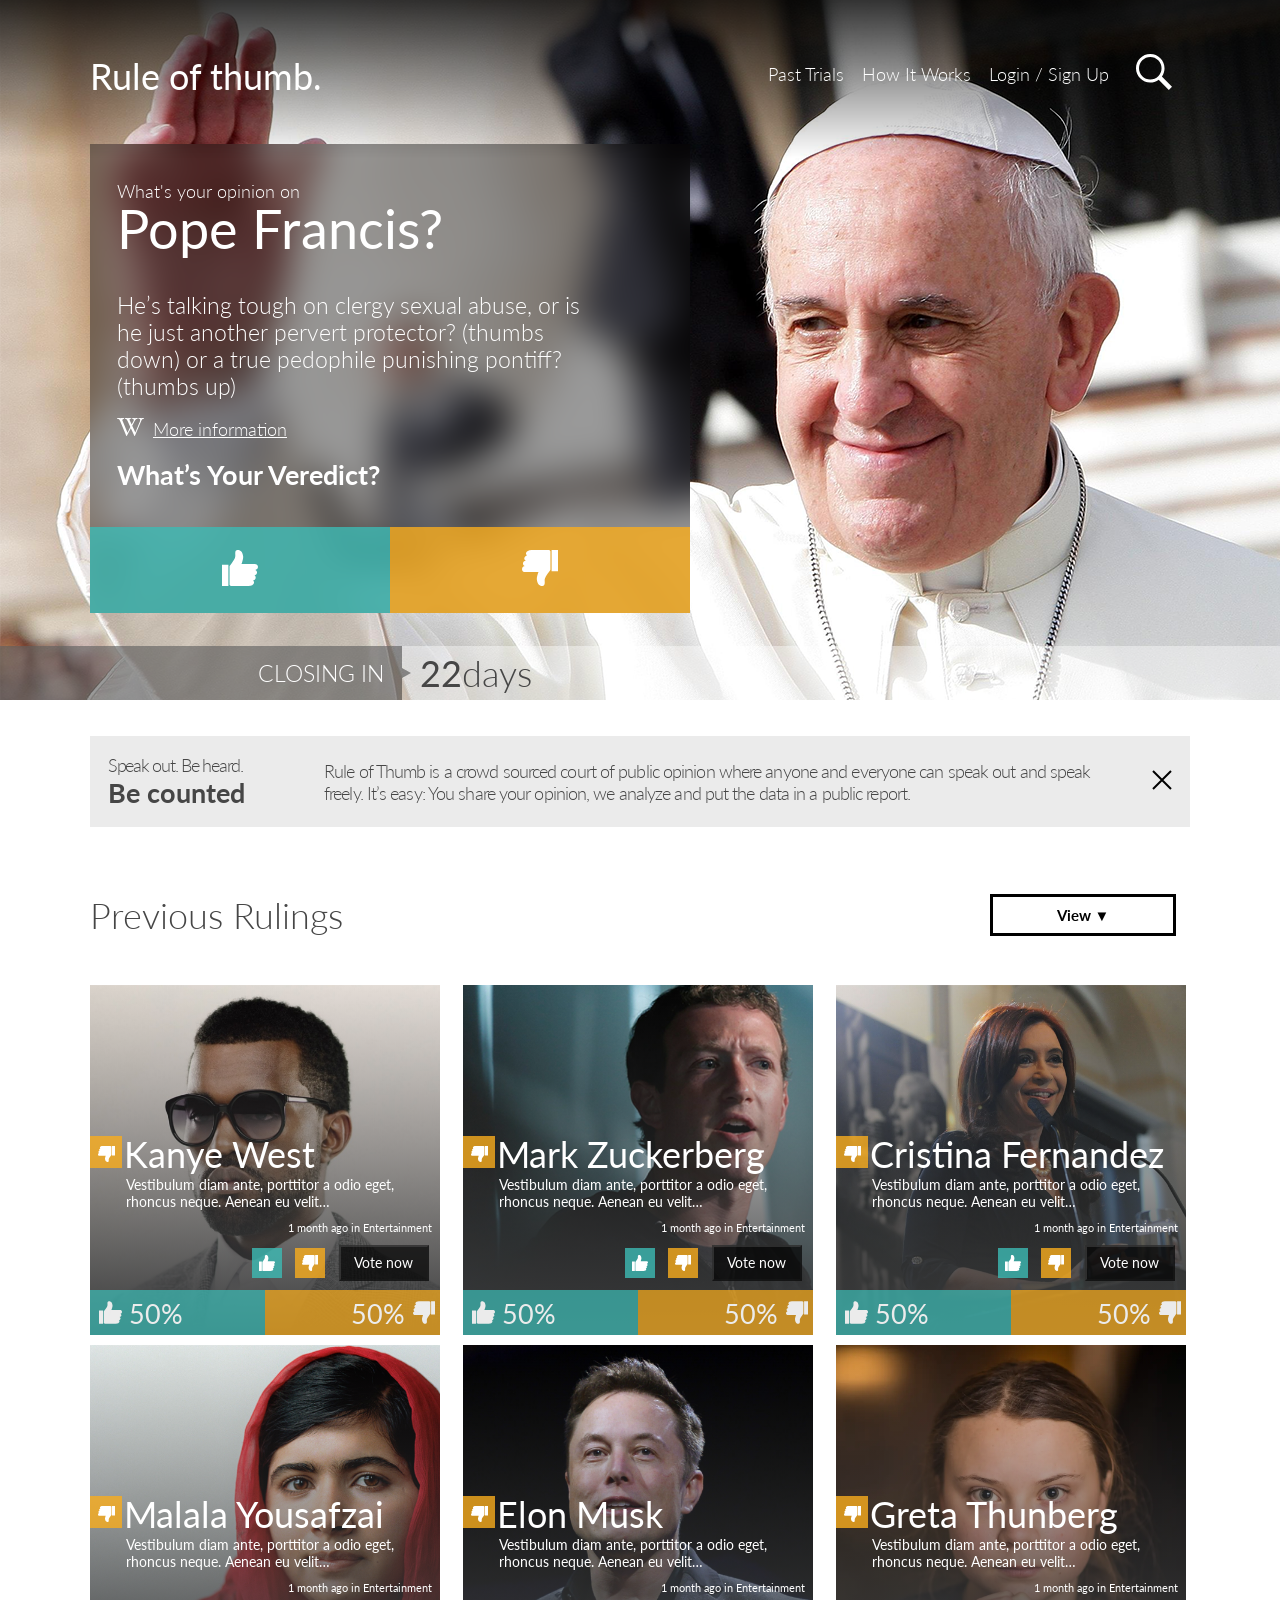
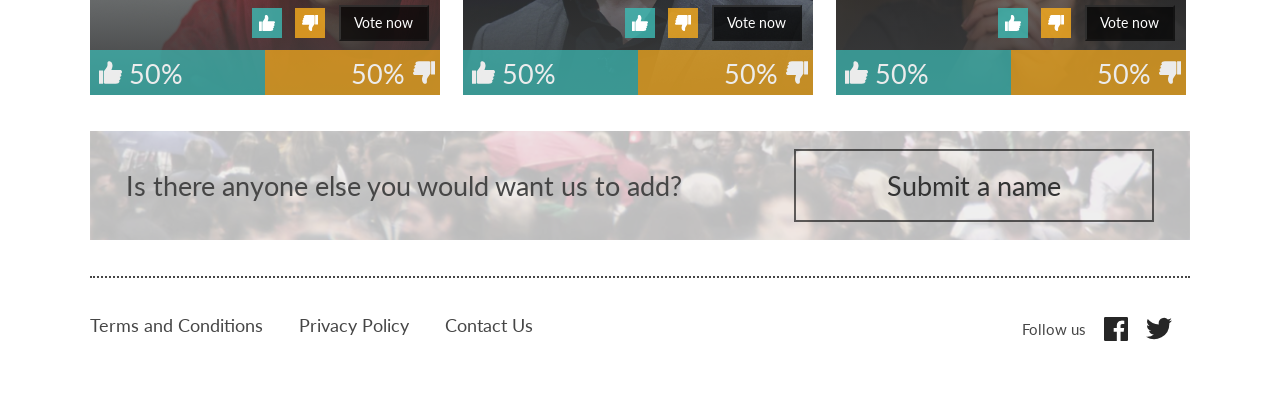
==== commit dd8ea8a2: "Chore: connecting buttons functionalities  between grid and list views" ====
--- a/index.html
+++ b/index.html
@@ -126,7 +126,7 @@
                 <!-- Cards container -->
                 <div class="grid-view">
                     <section class="previous-rulings-main-container">
-                        <!-- Cards -->
+                    <!-- Cards -->
                         <!-- Kanye West -->
                         <div id="kanye" class="previous-rulings__voting-card">
                             <div class="voting-card__background"></div>
@@ -441,7 +441,7 @@
                 </div>
                 <div class="list-view">
                     <section class="list-previous-rulings-main-container">
-                        <!-- Cards -->
+                    <!-- Cards -->
                         <!-- Kanye West -->
                         <div id="kanye_list" class="list-previous-rulings__voting-card">
                             <div class="voting-card__background"></div>
@@ -460,24 +460,31 @@
                                 </div>
                                 <!-- Voting buttons -->
                                 <div class="list-voting-card__time-buttons">
-                                    <p class="list-voting-card__time-info">
+                                    <p id="kanye-voting-card__time-info-list" class="list-voting-card__time-info">
                                         1 month ago in Entertainment
                                     </p>
+                                    <p id="kanye-thanks-for-your-vote-list" class="list-voting-card__time-info" style="display: none;">
+                                        Thanks for your vote!
+                                    </p>
                                     <div class="list-voting-card__buttons">
-                                        <button class="list-icon-button" aria-label="thumbs up">
+                                        <button id="list-up-kanye" onclick="preVoteListView(this.id)" class="list-icon-button" aria-label="thumbs up">
                                             <img src="assets/img/thumbs-up.svg" alt="thumbs up" />
                                         </button>
-                                        <button class="list-icon-button" aria-label="thumbs down">
+                                        <button id="list-do-kanye" onclick="preVoteListView(this.id)" class="list-icon-button" aria-label="thumbs down">
                                             <img src="assets/img/thumbs-down.svg" alt="thumbs down" />
                                         </button>
-                                        <button class="list-vote-button" aria-label="Vote now">
+                                        <button id="kanye-vote-list" onclick="voteListView(this.id)" class="list-vote-button" aria-label="Vote now" type="button" disabled>
                                             Vote now
                                         </button>
-                                    </div>
-                                </div>
-                            </div>
-                            <!-- Gauge bar -->
-                            <div class="list-gauge-bar">
+                                        <button id="kanye-vote-again-list" onclick="voteAgainListView(this.id)" style="display: none; margin-left: 7rem;" class="list-vote-button"
+                                            aria-label="Vote now">
+                                            Vote again
+                                        </button>
+                                    </div>
+                                </div>
+                            </div>
+                            <!-- Gauge bar -->
+                            <div id="kanye-list-gauge-bar" class="list-gauge-bar">
                                 <div class="list-gauge-bar-left" aria-label="thumbs up">
                                     <img src="assets/img/thumbs-up.svg" alt="thumbs up" />
                                     <h4>50%</h4>
@@ -506,18 +513,28 @@
                                 </div>
                                 <!-- Voting buttons -->
                                 <div class="list-voting-card__time-buttons">
-                                    <p class="list-voting-card__time-info">
+                                    <p id="mark-voting-card__time-info-list" class="list-voting-card__time-info">
                                         1 month ago in Entertainment
                                     </p>
+                                    <p id="mark-thanks-for-your-vote-list" class="list-voting-card__time-info" style="display: none;">
+                                        Thanks for your vote!
+                                    </p>
                                     <div class="list-voting-card__buttons">
-                                        <button class="list-icon-button" aria-label="thumbs up">
+                                        <button id="list-up-mark" onclick="preVoteListView(this.id)" class="list-icon-button"
+                                            aria-label="thumbs up">
                                             <img src="assets/img/thumbs-up.svg" alt="thumbs up" />
                                         </button>
-                                        <button class="list-icon-button" aria-label="thumbs down">
+                                        <button id="list-do-mark" onclick="preVoteListView(this.id)" class="list-icon-button"
+                                            aria-label="thumbs down">
                                             <img src="assets/img/thumbs-down.svg" alt="thumbs down" />
                                         </button>
-                                        <button class="list-vote-button" aria-label="Vote now">
+                                        <button id="mark-vote-list" onclick="voteListView(this.id)" class="list-vote-button"
+                                            aria-label="Vote now" type="button" disabled>
                                             Vote now
+                                        </button>
+                                        <button id="mark-vote-again-list" onclick="voteAgainListView(this.id)"
+                                            style="display: none; margin-left: 7rem;" class="list-vote-button" aria-label="Vote now">
+                                            Vote again
                                         </button>
                                     </div>
                                 </div>
@@ -545,25 +562,35 @@
                                 </div>
                                 <!-- Title and description -->
                                 <div class="list-voting-card__title">
-                                    <h3>Cristina Fernández</h3>
+                                    <h3>Cristina Fernandez</h3>
                                     <p class="list-voting-card__desc">
                                         Vestibulum diam ante, porttitor a odio eget, rhoncus neque. Aenean eu velit…
                                     </p>
                                 </div>
                                 <!-- Voting buttons -->
                                 <div class="list-voting-card__time-buttons">
-                                    <p class="list-voting-card__time-info">
+                                    <p id="cristina-voting-card__time-info-list" class="list-voting-card__time-info">
                                         1 month ago in Entertainment
                                     </p>
+                                    <p id="cristina-thanks-for-your-vote-list" class="list-voting-card__time-info" style="display: none;">
+                                        Thanks for your vote!
+                                    </p>
                                     <div class="list-voting-card__buttons">
-                                        <button class="list-icon-button" aria-label="thumbs up">
+                                        <button id="list-up-cristina" onclick="preVoteListView(this.id)" class="list-icon-button"
+                                            aria-label="thumbs up">
                                             <img src="assets/img/thumbs-up.svg" alt="thumbs up" />
                                         </button>
-                                        <button class="list-icon-button" aria-label="thumbs down">
+                                        <button id="list-do-cristina" onclick="preVoteListView(this.id)" class="list-icon-button"
+                                            aria-label="thumbs down">
                                             <img src="assets/img/thumbs-down.svg" alt="thumbs down" />
                                         </button>
-                                        <button class="list-vote-button" aria-label="Vote now">
+                                        <button id="cristina-vote-list" onclick="voteListView(this.id)" class="list-vote-button"
+                                            aria-label="Vote now" type="button" disabled>
                                             Vote now
+                                        </button>
+                                        <button id="cristina-vote-again-list" onclick="voteAgainListView(this.id)"
+                                            style="display: none; margin-left: 7rem;" class="list-vote-button" aria-label="Vote now">
+                                            Vote again
                                         </button>
                                     </div>
                                 </div>
@@ -598,18 +625,28 @@
                                 </div>
                                 <!-- Voting buttons -->
                                 <div class="list-voting-card__time-buttons">
-                                    <p class="list-voting-card__time-info">
+                                    <p id="malala-voting-card__time-info-list" class="list-voting-card__time-info">
                                         1 month ago in Entertainment
                                     </p>
+                                    <p id="malala-thanks-for-your-vote-list" class="list-voting-card__time-info" style="display: none;">
+                                        Thanks for your vote!
+                                    </p>
                                     <div class="list-voting-card__buttons">
-                                        <button class="list-icon-button" aria-label="thumbs up">
+                                        <button id="list-up-malala" onclick="preVoteListView(this.id)" class="list-icon-button"
+                                            aria-label="thumbs up">
                                             <img src="assets/img/thumbs-up.svg" alt="thumbs up" />
                                         </button>
-                                        <button class="list-icon-button" aria-label="thumbs down">
+                                        <button id="list-do-malala" onclick="preVoteListView(this.id)" class="list-icon-button"
+                                            aria-label="thumbs down">
                                             <img src="assets/img/thumbs-down.svg" alt="thumbs down" />
                                         </button>
-                                        <button class="list-vote-button" aria-label="Vote now">
+                                        <button id="malala-vote-list" onclick="voteListView(this.id)" class="list-vote-button"
+                                            aria-label="Vote now" type="button" disabled>
                                             Vote now
+                                        </button>
+                                        <button id="malala-vote-again-list" onclick="voteAgainListView(this.id)"
+                                            style="display: none; margin-left: 7rem;" class="list-vote-button" aria-label="Vote now">
+                                            Vote again
                                         </button>
                                     </div>
                                 </div>
@@ -644,18 +681,28 @@
                                 </div>
                                 <!-- Voting buttons -->
                                 <div class="list-voting-card__time-buttons">
-                                    <p class="list-voting-card__time-info">
+                                    <p id="elon-voting-card__time-info-list" class="list-voting-card__time-info">
                                         1 month ago in Entertainment
                                     </p>
+                                    <p id="elon-thanks-for-your-vote-list" class="list-voting-card__time-info" style="display: none;">
+                                        Thanks for your vote!
+                                    </p>
                                     <div class="list-voting-card__buttons">
-                                        <button class="list-icon-button" aria-label="thumbs up">
+                                        <button id="list-up-elon" onclick="preVoteListView(this.id)" class="list-icon-button"
+                                            aria-label="thumbs up">
                                             <img src="assets/img/thumbs-up.svg" alt="thumbs up" />
                                         </button>
-                                        <button class="list-icon-button" aria-label="thumbs down">
+                                        <button id="list-do-elon" onclick="preVoteListView(this.id)" class="list-icon-button"
+                                            aria-label="thumbs down">
                                             <img src="assets/img/thumbs-down.svg" alt="thumbs down" />
                                         </button>
-                                        <button class="list-vote-button" aria-label="Vote now">
+                                        <button id="elon-vote-list" onclick="voteListView(this.id)" class="list-vote-button"
+                                            aria-label="Vote now" type="button" disabled>
                                             Vote now
+                                        </button>
+                                        <button id="elon-vote-again-list" onclick="voteAgainListView(this.id)"
+                                            style="display: none; margin-left: 7rem;" class="list-vote-button" aria-label="Vote now">
+                                            Vote again
                                         </button>
                                     </div>
                                 </div>
@@ -690,18 +737,28 @@
                                 </div>
                                 <!-- Voting buttons -->
                                 <div class="list-voting-card__time-buttons">
-                                    <p class="list-voting-card__time-info">
+                                    <p id="greta-voting-card__time-info-list" class="list-voting-card__time-info">
                                         1 month ago in Entertainment
                                     </p>
+                                    <p id="greta-thanks-for-your-vote-list" class="list-voting-card__time-info" style="display: none;">
+                                        Thanks for your vote!
+                                    </p>
                                     <div class="list-voting-card__buttons">
-                                        <button class="list-icon-button" aria-label="thumbs up">
+                                        <button id="list-up-greta" onclick="preVoteListView(this.id)" class="list-icon-button"
+                                            aria-label="thumbs up">
                                             <img src="assets/img/thumbs-up.svg" alt="thumbs up" />
                                         </button>
-                                        <button class="list-icon-button" aria-label="thumbs down">
+                                        <button id="list-do-greta" onclick="preVoteListView(this.id)" class="list-icon-button"
+                                            aria-label="thumbs down">
                                             <img src="assets/img/thumbs-down.svg" alt="thumbs down" />
                                         </button>
-                                        <button class="list-vote-button" aria-label="Vote now">
+                                        <button id="greta-vote-list" onclick="voteListView(this.id)" class="list-vote-button"
+                                            aria-label="Vote now" type="button" disabled>
                                             Vote now
+                                        </button>
+                                        <button id="greta-vote-again-list" onclick="voteAgainListView(this.id)"
+                                            style="display: none; margin-left: 7rem;" class="list-vote-button" aria-label="Vote now">
+                                            Vote again
                                         </button>
                                     </div>
                                 </div>
--- a/css/tablet-grid-view.css
+++ b/css/tablet-grid-view.css
@@ -218,7 +218,6 @@
 .vote-button {
     background-color: rgba(0,0,0,0.7);
     color: var(--color-white);
-    border-color: var(--color-white);
     width: 6rem;
     height: 2.5rem;
     font-size: 1rem;
--- a/css/desktop-grid-view.css
+++ b/css/desktop-grid-view.css
@@ -218,7 +218,6 @@
 .vote-button {
     background-color: rgba(0,0,0,0.7);
     color: var(--color-white);
-    border-color: var(--color-white);
     width: 5rem;
     height: 2rem;
     font-size: 0.8rem;
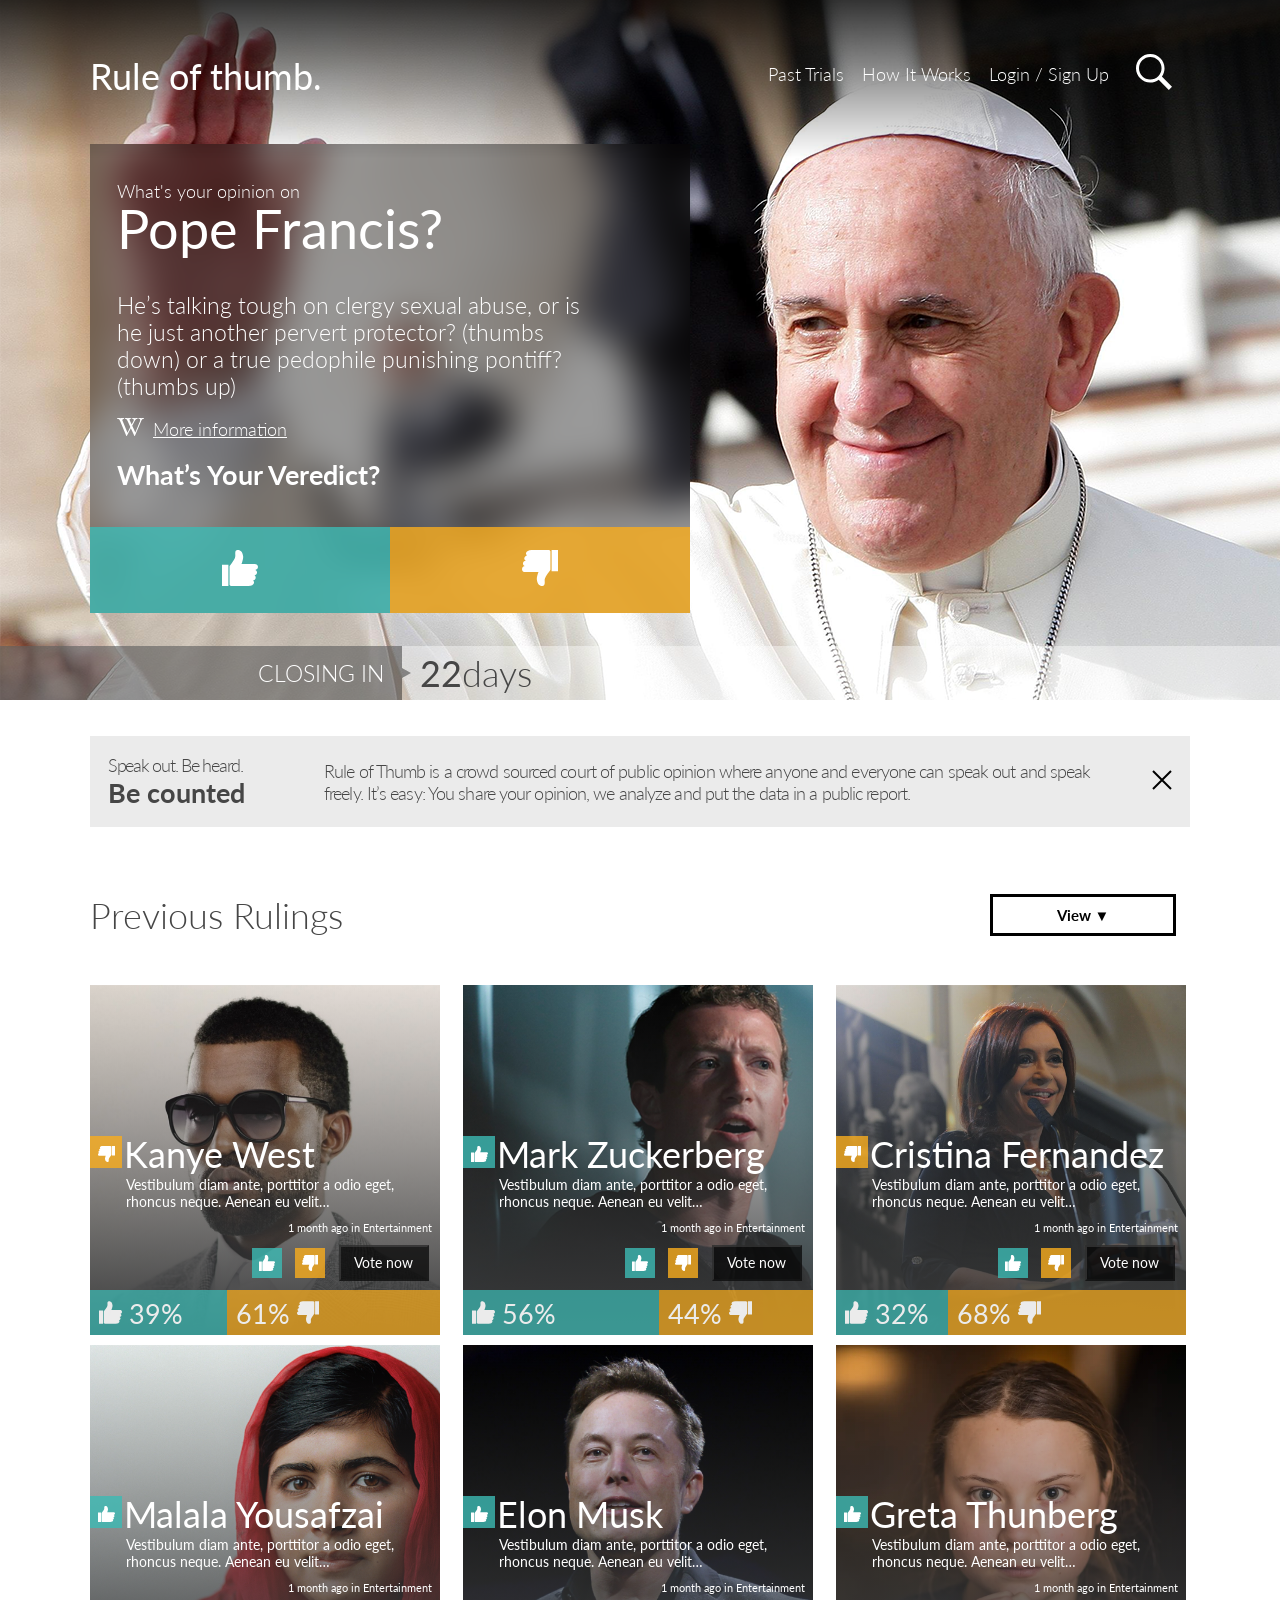
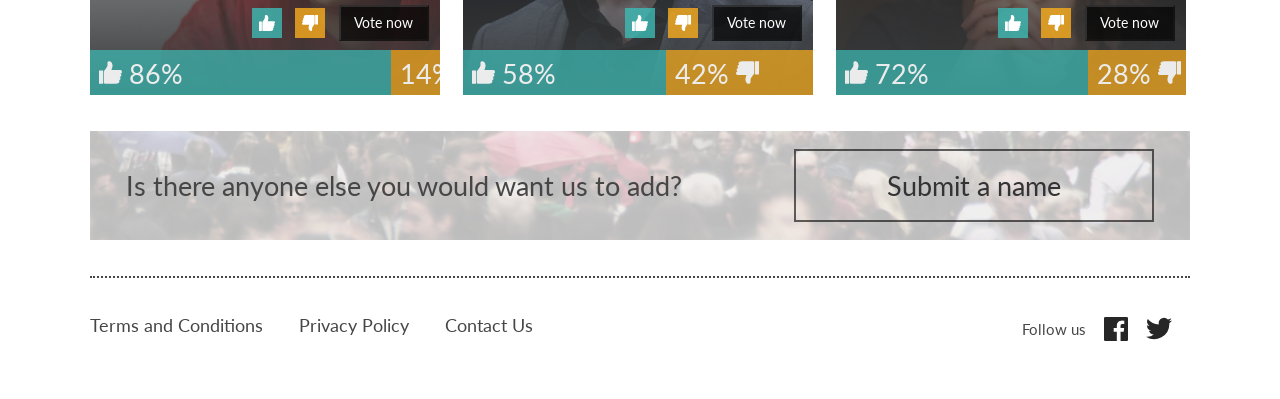
==== commit 2f05f410: "Feature: implemented data persistance with storage session" ====
--- a/index.html
+++ b/index.html
@@ -8,7 +8,7 @@
     <link href="https://fonts.googleapis.com/css?family=Lato:300,400,700&display=swap" rel="stylesheet">
     <link href="css/main.css" rel="stylesheet">
     <link rel="stylesheet" href="css/mobile.css" media="(max-width: 767px)">
-    <link rel="stylesheet" href="css/tablet-grid-view.css" media="(min-width: 768px)">
+    <link rel="stylesheet" href="/css/tablet-grid-view.css" media="(min-width: 768px)">
     <link rel="stylesheet" href="css/desktop-grid-view.css" media="(min-width: 1100px)">
     <link rel="stylesheet" href="css/tablet-list-view.css" media="(min-width: 768px)">
     <link rel="stylesheet" href="css/desktop-list-view.css" media="(min-width: 1100px)">
@@ -133,8 +133,8 @@
                             <!-- text and buttons content -->
                             <div class="voting-card__content">
                                 <div class="voting-card__title">
-                                    <div class="icon-button" aria-label="thumbs down">
-                                        <img src="assets/img/thumbs-down.svg" alt="thumbs down" />
+                                    <div class="icon-button kanye-single-icon" aria-label="thumbs down">
+                                        <img id="kanye-single-img" src="assets/img/thumbs-down.svg" alt="thumbs down" />
                                     </div>
                                     <div>
                                         <h3>Kanye West</h3>
@@ -167,12 +167,12 @@
                             </div>
                             <!-- Gauge bar -->
                             <div class="gauge-bar">
-                                <div class="gauge-bar-left" aria-label="thumbs up">
-                                    <img src="assets/img/thumbs-up.svg" alt="thumbs up" />
-                                    <h4>50%</h4>
-                                </div>
-                                <div class="gauge-bar-right" aria-label="thumbs down">
-                                    <h4>50%</h4>
+                                <div class="gauge-bar-left kanye-gauge-bar-left" aria-label="thumbs up">
+                                    <img src="assets/img/thumbs-up.svg" alt="thumbs up" />
+                                    <h4 class="kanye-left-h4">50%</h4>
+                                </div>
+                                <div class="gauge-bar-right kanye-gauge-bar-right" aria-label="thumbs down">
+                                    <h4 class="kanye-right-h4">50%</h4>
                                     <img src="assets/img/thumbs-down.svg" alt="thumbs down" />
                                 </div>
                             </div>
@@ -183,8 +183,8 @@
                             <!-- text and buttons content -->
                             <div class="voting-card__content">
                                 <div class="voting-card__title">
-                                    <div class="icon-button" aria-label="thumbs down">
-                                        <img src="assets/img/thumbs-down.svg" alt="thumbs down" />
+                                    <div  class="icon-button mark-single-icon" aria-label="thumbs down">
+                                        <img id="mark-single-img" src="assets/img/thumbs-down.svg" alt="thumbs down" />
                                     </div>
                                     <div>
                                         <h3>Mark Zuckerberg</h3>
@@ -219,12 +219,12 @@
                             </div>
                             <!-- Gauge bar -->
                             <div class="gauge-bar">
-                                <div class="gauge-bar-left" aria-label="thumbs up">
-                                    <img src="assets/img/thumbs-up.svg" alt="thumbs up" />
-                                    <h4>50%</h4>
-                                </div>
-                                <div class="gauge-bar-right" aria-label="thumbs down">
-                                    <h4>50%</h4>
+                                <div class="gauge-bar-left mark-gauge-bar-left" aria-label="thumbs up">
+                                    <img src="assets/img/thumbs-up.svg" alt="thumbs up" />
+                                    <h4 class="mark-left-h4">50%</h4>
+                                </div>
+                                <div class="gauge-bar-right mark-gauge-bar-right" aria-label="thumbs down">
+                                    <h4 class="mark-right-h4">50%</h4>
                                     <img src="assets/img/thumbs-down.svg" alt="thumbs down" />
                                 </div>
                             </div>
@@ -235,8 +235,8 @@
                             <!-- text and buttons content -->
                             <div class="voting-card__content">
                                 <div class="voting-card__title">
-                                    <div class="icon-button" aria-label="thumbs down">
-                                        <img src="assets/img/thumbs-down.svg" alt="thumbs down" />
+                                    <div class="icon-button cristina-single-icon" aria-label="thumbs down">
+                                        <img id="cristina-single-img" src="assets/img/thumbs-down.svg" alt="thumbs down" />
                                     </div>
                                     <div>
                                         <h3>Cristina Fernandez</h3>
@@ -271,12 +271,12 @@
                             </div>
                             <!-- Gauge bar -->
                             <div class="gauge-bar">
-                                <div class="gauge-bar-left" aria-label="thumbs up">
-                                    <img src="assets/img/thumbs-up.svg" alt="thumbs up" />
-                                    <h4>50%</h4>
-                                </div>
-                                <div class="gauge-bar-right" aria-label="thumbs down">
-                                    <h4>50%</h4>
+                                <div class="gauge-bar-left cristina-gauge-bar-left" aria-label="thumbs up">
+                                    <img src="assets/img/thumbs-up.svg" alt="thumbs up" />
+                                    <h4 class="cristina-left-h4">50%</h4>
+                                </div>
+                                <div class="gauge-bar-right cristina-gauge-bar-right" aria-label="thumbs down">
+                                    <h4 class="cristina-right-h4">50%</h4>
                                     <img src="assets/img/thumbs-down.svg" alt="thumbs down" />
                                 </div>
                             </div>
@@ -287,8 +287,8 @@
                             <!-- text and buttons content -->
                             <div class="voting-card__content">
                                 <div class="voting-card__title">
-                                    <div class="icon-button" aria-label="thumbs down">
-                                        <img src="assets/img/thumbs-down.svg" alt="thumbs down" />
+                                    <div  class="icon-button malala-single-icon" aria-label="thumbs down">
+                                        <img id="malala-single-img" src="assets/img/thumbs-down.svg" alt="thumbs down" />
                                     </div>
                                     <div>
                                         <h3>Malala Yousafzai</h3>
@@ -323,12 +323,12 @@
                             </div>
                             <!-- Gauge bar -->
                             <div class="gauge-bar">
-                                <div class="gauge-bar-left" aria-label="thumbs up">
-                                    <img src="assets/img/thumbs-up.svg" alt="thumbs up" />
-                                    <h4>50%</h4>
-                                </div>
-                                <div class="gauge-bar-right" aria-label="thumbs down">
-                                    <h4>50%</h4>
+                                <div class="gauge-bar-left malala-gauge-bar-left" aria-label="thumbs up">
+                                    <img src="assets/img/thumbs-up.svg" alt="thumbs up" />
+                                    <h4 class="malala-left-h4">50%</h4>
+                                </div>
+                                <div class="gauge-bar-right malala-gauge-bar-right" aria-label="thumbs down">
+                                    <h4 class="malala-right-h4">50%</h4>
                                     <img src="assets/img/thumbs-down.svg" alt="thumbs down" />
                                 </div>
                             </div>
@@ -339,8 +339,8 @@
                             <!-- text and buttons content -->
                             <div class="voting-card__content">
                                 <div class="voting-card__title">
-                                    <div class="icon-button" aria-label="thumbs down">
-                                        <img src="assets/img/thumbs-down.svg" alt="thumbs down" />
+                                    <div class="icon-button elon-single-icon" aria-label="thumbs down">
+                                        <img id="elon-single-img" src="assets/img/thumbs-down.svg" alt="thumbs down" />
                                     </div>
                                     <div>
                                         <h3>Elon Musk</h3>
@@ -375,12 +375,12 @@
                             </div>
                             <!-- Gauge bar -->
                             <div class="gauge-bar">
-                                <div class="gauge-bar-left" aria-label="thumbs up">
-                                    <img src="assets/img/thumbs-up.svg" alt="thumbs up" />
-                                    <h4>50%</h4>
-                                </div>
-                                <div class="gauge-bar-right" aria-label="thumbs down">
-                                    <h4>50%</h4>
+                                <div class="gauge-bar-left elon-gauge-bar-left" aria-label="thumbs up">
+                                    <img src="assets/img/thumbs-up.svg" alt="thumbs up" />
+                                    <h4 class="elon-left-h4">50%</h4>
+                                </div>
+                                <div class="gauge-bar-right elon-gauge-bar-right" aria-label="thumbs down">
+                                    <h4 class="elon-right-h4">50%</h4>
                                     <img src="assets/img/thumbs-down.svg" alt="thumbs down" />
                                 </div>
                             </div>
@@ -391,8 +391,8 @@
                             <!-- text and buttons content -->
                             <div class="voting-card__content">
                                 <div class="voting-card__title">
-                                    <div class="icon-button" aria-label="thumbs down">
-                                        <img src="assets/img/thumbs-down.svg" alt="thumbs down" />
+                                    <div class="icon-button greta-single-icon" aria-label="thumbs down">
+                                        <img id="greta-single-img"src="assets/img/thumbs-down.svg" alt="thumbs down" />
                                     </div>
                                     <div>
                                         <h3>Greta Thunberg</h3>
@@ -427,12 +427,12 @@
                             </div>
                             <!-- Gauge bar -->
                             <div class="gauge-bar">
-                                <div class="gauge-bar-left" aria-label="thumbs up">
-                                    <img src="assets/img/thumbs-up.svg" alt="thumbs up" />
-                                    <h4>50%</h4>
-                                </div>
-                                <div class="gauge-bar-right" aria-label="thumbs down">
-                                    <h4>50%</h4>
+                                <div class="gauge-bar-left greta-gauge-bar-left" aria-label="thumbs up">
+                                    <img src="assets/img/thumbs-up.svg" alt="thumbs up" />
+                                    <h4 class="greta-left-h4">50%</h4>
+                                </div>
+                                <div class="gauge-bar-right greta-gauge-bar-right" aria-label="thumbs down">
+                                    <h4 class="greta-right-h4">50%</h4>
                                     <img src="assets/img/thumbs-down.svg" alt="thumbs down" />
                                 </div>
                             </div>
@@ -448,8 +448,8 @@
                             <!-- text and buttons content -->
                             <div class="list-voting-card__content">
                                 <!-- Single icon -->
-                                <div class="list-icon-button" aria-label="thumbs down">
-                                    <img src="assets/img/thumbs-down.svg" alt="thumbs down" />
+                                <div class="list-icon-button kanye-single-icon" aria-label="thumbs down">
+                                    <img id="kanye-single-img-list" src="assets/img/thumbs-down.svg" alt="thumbs down" />
                                 </div>
                                 <!-- Title and description -->
                                 <div class="list-voting-card__title">
@@ -473,11 +473,12 @@
                                         <button id="list-do-kanye" onclick="preVoteListView(this.id)" class="list-icon-button" aria-label="thumbs down">
                                             <img src="assets/img/thumbs-down.svg" alt="thumbs down" />
                                         </button>
-                                        <button id="kanye-vote-list" onclick="voteListView(this.id)" class="list-vote-button" aria-label="Vote now" type="button" disabled>
+                                        <button id="kanye-vote-list" onclick="voteListView(this.id)" class="list-vote-button" aria-label="Vote now"
+                                            type="button" disabled>
                                             Vote now
                                         </button>
-                                        <button id="kanye-vote-again-list" onclick="voteAgainListView(this.id)" style="display: none; margin-left: 7rem;" class="list-vote-button"
-                                            aria-label="Vote now">
+                                        <button id="kanye-vote-again-list" onclick="voteAgainListView(this.id)" style="display: none; margin-left: 7rem;"
+                                            class="list-vote-button" aria-label="Vote now">
                                             Vote again
                                         </button>
                                     </div>
@@ -485,12 +486,12 @@
                             </div>
                             <!-- Gauge bar -->
                             <div id="kanye-list-gauge-bar" class="list-gauge-bar">
-                                <div class="list-gauge-bar-left" aria-label="thumbs up">
-                                    <img src="assets/img/thumbs-up.svg" alt="thumbs up" />
-                                    <h4>50%</h4>
-                                </div>
-                                <div class="list-gauge-bar-right" aria-label="thumbs down">
-                                    <h4>50%</h4>
+                                <div class="list-gauge-bar-left kanye-gauge-bar-left" aria-label="thumbs up">
+                                    <img src="assets/img/thumbs-up.svg" alt="thumbs up" />
+                                    <h4 class="kanye-left-h4">50%</h4>
+                                </div>
+                                <div class="list-gauge-bar-right kanye-gauge-bar-right" aria-label="thumbs down">
+                                    <h4 class="kanye-right-h4">50%</h4>
                                     <img src="assets/img/thumbs-down.svg" alt="thumbs down" />
                                 </div>
                             </div>
@@ -501,8 +502,8 @@
                             <!-- text and buttons content -->
                             <div class="list-voting-card__content">
                                 <!-- Single icon -->
-                                <div class="list-icon-button" aria-label="thumbs down">
-                                    <img src="assets/img/thumbs-down.svg" alt="thumbs down" />
+                                <div class="list-icon-button mark-single-icon" aria-label="thumbs down">
+                                    <img id="mark-single-img-list" src="assets/img/thumbs-down.svg" alt="thumbs down" />
                                 </div>
                                 <!-- Title and description -->
                                 <div class="list-voting-card__title">
@@ -540,13 +541,13 @@
                                 </div>
                             </div>
                             <!-- Gauge bar -->
-                            <div class="list-gauge-bar">
-                                <div class="list-gauge-bar-left" aria-label="thumbs up">
-                                    <img src="assets/img/thumbs-up.svg" alt="thumbs up" />
-                                    <h4>50%</h4>
-                                </div>
-                                <div class="list-gauge-bar-right" aria-label="thumbs down">
-                                    <h4>50%</h4>
+                            <div id="mark-list-gauge-bar" class="list-gauge-bar">
+                                <div class="list-gauge-bar-left mark-gauge-bar-left" aria-label="thumbs up">
+                                    <img src="assets/img/thumbs-up.svg" alt="thumbs up" />
+                                    <h4 class="mark-left-h4">50%</h4>
+                                </div>
+                                <div class="list-gauge-bar-right mark-gauge-bar-right" aria-label="thumbs down">
+                                    <h4 class="mark-right-h4">50%</h4>
                                     <img src="assets/img/thumbs-down.svg" alt="thumbs down" />
                                 </div>
                             </div>
@@ -557,8 +558,8 @@
                             <!-- text and buttons content -->
                             <div class="list-voting-card__content">
                                 <!-- Single icon -->
-                                <div class="list-icon-button" aria-label="thumbs down">
-                                    <img src="assets/img/thumbs-down.svg" alt="thumbs down" />
+                                <div class="list-icon-button cristina-single-icon" aria-label="thumbs down">
+                                    <img id="cristina-single-img-list" src="assets/img/thumbs-down.svg" alt="thumbs down" />
                                 </div>
                                 <!-- Title and description -->
                                 <div class="list-voting-card__title">
@@ -596,13 +597,13 @@
                                 </div>
                             </div>
                             <!-- Gauge bar -->
-                            <div class="list-gauge-bar">
-                                <div class="list-gauge-bar-left" aria-label="thumbs up">
-                                    <img src="assets/img/thumbs-up.svg" alt="thumbs up" />
-                                    <h4>50%</h4>
-                                </div>
-                                <div class="list-gauge-bar-right" aria-label="thumbs down">
-                                    <h4>50%</h4>
+                            <div id="cristina-list-gauge-bar" class="list-gauge-bar">
+                                <div class="list-gauge-bar-left cristina-gauge-bar-left" aria-label="thumbs up">
+                                    <img src="assets/img/thumbs-up.svg" alt="thumbs up" />
+                                    <h4 class="cristina-left-h4">50%</h4>
+                                </div>
+                                <div class="list-gauge-bar-right cristina-gauge-bar-right" aria-label="thumbs down">
+                                    <h4 class="cristina-right-h4">50%</h4>
                                     <img src="assets/img/thumbs-down.svg" alt="thumbs down" />
                                 </div>
                             </div>
@@ -613,8 +614,8 @@
                             <!-- text and buttons content -->
                             <div class="list-voting-card__content">
                                 <!-- Single icon -->
-                                <div class="list-icon-button" aria-label="thumbs down">
-                                    <img src="assets/img/thumbs-down.svg" alt="thumbs down" />
+                                <div class="list-icon-button malala-single-icon" aria-label="thumbs down">
+                                    <img id="malala-single-img-list" src="assets/img/thumbs-down.svg" alt="thumbs down" />
                                 </div>
                                 <!-- Title and description -->
                                 <div class="list-voting-card__title">
@@ -652,13 +653,13 @@
                                 </div>
                             </div>
                             <!-- Gauge bar -->
-                            <div class="list-gauge-bar">
-                                <div class="list-gauge-bar-left" aria-label="thumbs up">
-                                    <img src="assets/img/thumbs-up.svg" alt="thumbs up" />
-                                    <h4>50%</h4>
-                                </div>
-                                <div class="list-gauge-bar-right" aria-label="thumbs down">
-                                    <h4>50%</h4>
+                            <div id="malala-list-gauge-bar" class="list-gauge-bar">
+                                <div class="list-gauge-bar-left malala-gauge-bar-left" aria-label="thumbs up">
+                                    <img src="assets/img/thumbs-up.svg" alt="thumbs up" />
+                                    <h4 class="malala-left-h4">50%</h4>
+                                </div>
+                                <div class="list-gauge-bar-right malala-gauge-bar-right" aria-label="thumbs down">
+                                    <h4 class="malala-right-h4">50%</h4>
                                     <img src="assets/img/thumbs-down.svg" alt="thumbs down" />
                                 </div>
                             </div>
@@ -669,8 +670,8 @@
                             <!-- text and buttons content -->
                             <div class="list-voting-card__content">
                                 <!-- Single icon -->
-                                <div class="list-icon-button" aria-label="thumbs down">
-                                    <img src="assets/img/thumbs-down.svg" alt="thumbs down" />
+                                <div class="list-icon-button elon-single-icon" aria-label="thumbs down">
+                                    <img id="elon-single-img-list" src="assets/img/thumbs-down.svg" alt="thumbs down" />
                                 </div>
                                 <!-- Title and description -->
                                 <div class="list-voting-card__title">
@@ -708,13 +709,13 @@
                                 </div>
                             </div>
                             <!-- Gauge bar -->
-                            <div class="list-gauge-bar">
-                                <div class="list-gauge-bar-left" aria-label="thumbs up">
-                                    <img src="assets/img/thumbs-up.svg" alt="thumbs up" />
-                                    <h4>50%</h4>
-                                </div>
-                                <div class="list-gauge-bar-right" aria-label="thumbs down">
-                                    <h4>50%</h4>
+                            <div id="elon-list-gauge-bar" class="list-gauge-bar">
+                                <div class="list-gauge-bar-left elon-gauge-bar-left" aria-label="thumbs up">
+                                    <img src="assets/img/thumbs-up.svg" alt="thumbs up" />
+                                    <h4 class="elon-left-h4">50%</h4>
+                                </div>
+                                <div class="list-gauge-bar-right elon-gauge-bar-right" aria-label="thumbs down">
+                                    <h4 class="elon-right-h4">50%</h4>
                                     <img src="assets/img/thumbs-down.svg" alt="thumbs down" />
                                 </div>
                             </div>
@@ -725,8 +726,8 @@
                             <!-- text and buttons content -->
                             <div class="list-voting-card__content">
                                 <!-- Single icon -->
-                                <div class="list-icon-button" aria-label="thumbs down">
-                                    <img src="assets/img/thumbs-down.svg" alt="thumbs down" />
+                                <div class="list-icon-button greta-single-icon" aria-label="thumbs down">
+                                    <img id="greta-single-img-list" src="assets/img/thumbs-down.svg" alt="thumbs down" />
                                 </div>
                                 <!-- Title and description -->
                                 <div class="list-voting-card__title">
@@ -764,13 +765,13 @@
                                 </div>
                             </div>
                             <!-- Gauge bar -->
-                            <div class="list-gauge-bar">
-                                <div class="list-gauge-bar-left" aria-label="thumbs up">
-                                    <img src="assets/img/thumbs-up.svg" alt="thumbs up" />
-                                    <h4>50%</h4>
-                                </div>
-                                <div class="list-gauge-bar-right" aria-label="thumbs down">
-                                    <h4>50%</h4>
+                            <div id="greta-list-gauge-bar" class="list-gauge-bar">
+                                <div class="list-gauge-bar-left greta-gauge-bar-left" aria-label="thumbs up">
+                                    <img src="assets/img/thumbs-up.svg" alt="thumbs up" />
+                                    <h4 class="greta-left-h4">50%</h4>
+                                </div>
+                                <div class="list-gauge-bar-right greta-gauge-bar-right" aria-label="thumbs down">
+                                    <h4 class="greta-right-h4">50%</h4>
                                     <img src="assets/img/thumbs-down.svg" alt="thumbs down" />
                                 </div>
                             </div>
@@ -828,6 +829,6 @@
                 </div>
             </footer>
         </div>
-        <script type="text/javascript" src="/js/main.js"></script>
+        <script type="text/javascript" src="js/main.js"></script>
     </body>
 </html>
--- a/css/mobile.css
+++ b/css/mobile.css
@@ -236,7 +236,7 @@
 
 }
 
-.gauge-bar-right {
+.gauge-bar-right {z
     width: 50%;
     height: 2.6rem;
     display: flex;
@@ -248,7 +248,7 @@
     font-size: 1.5rem;
     padding: 0px;
     font-weight: 400;
-    margin-left: 7.9rem;
+    margin-left: 0.5rem;
 }
 
 .gauge-bar-right img {
--- a/css/tablet-grid-view.css
+++ b/css/tablet-grid-view.css
@@ -268,7 +268,7 @@
     font-size: 1.5rem;
     padding: 0px;
     font-weight: 400;
-    margin-left: 7.2rem;
+    margin-left: 0.5rem;
 }
 
 .gauge-bar-right img {
--- a/css/desktop-grid-view.css
+++ b/css/desktop-grid-view.css
@@ -267,7 +267,7 @@
     font-size: 1.5rem;
     padding: 0px;
     font-weight: 400;
-    margin-left: 4.8rem;
+    margin-left: 0.5rem;
 }
 
 .gauge-bar-right img {
--- a/css/tablet-list-view.css
+++ b/css/tablet-list-view.css
@@ -236,7 +236,7 @@
     font-size: 1.5rem;
     padding: 0px;
     font-weight: 400;
-    margin-left: 20.5rem;
+    margin-left: 1rem;
 }
 
 .list-gauge-bar-right img {
--- a/css/desktop-list-view.css
+++ b/css/desktop-list-view.css
@@ -235,7 +235,7 @@
     font-size: 1.5rem;
     padding: 0px;
     font-weight: 400;
-    margin-left: 25rem;
+    margin-left: 0.5rem;
 }
 
 .list-gauge-bar-right img {
